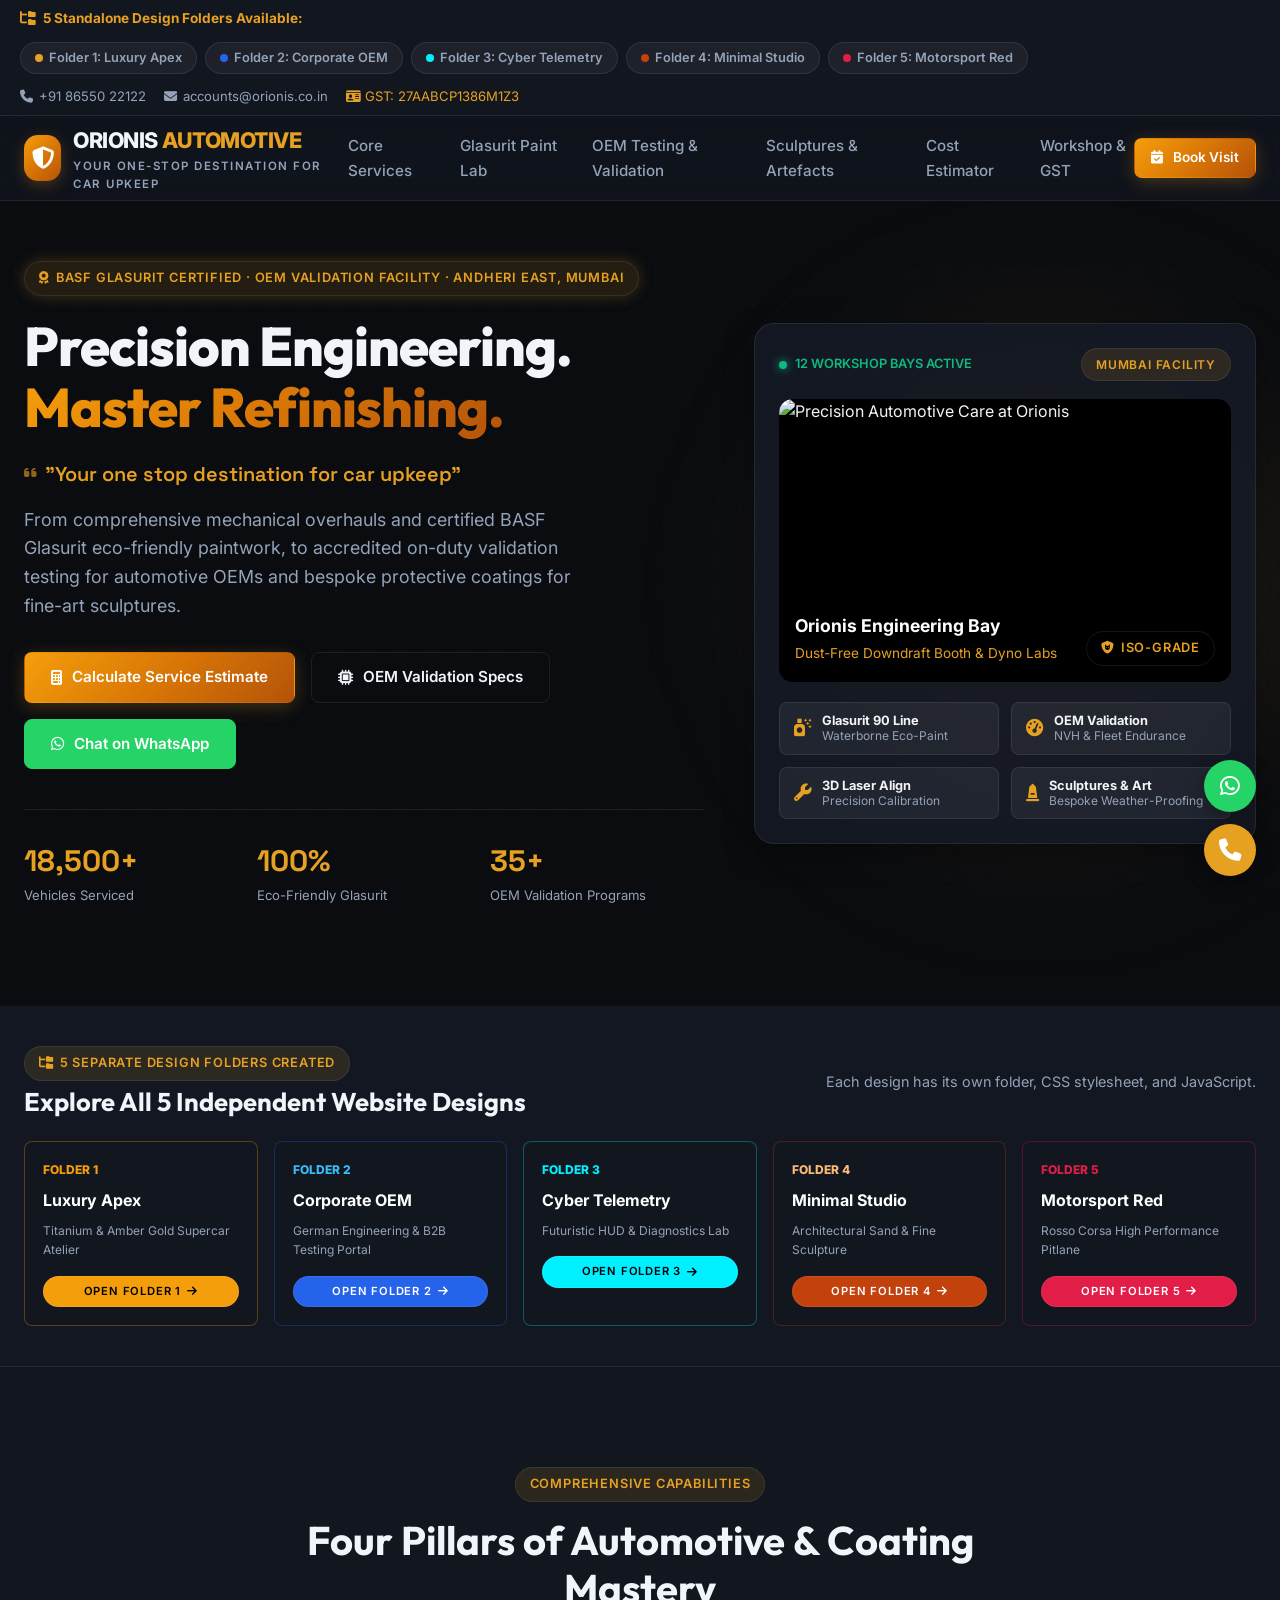
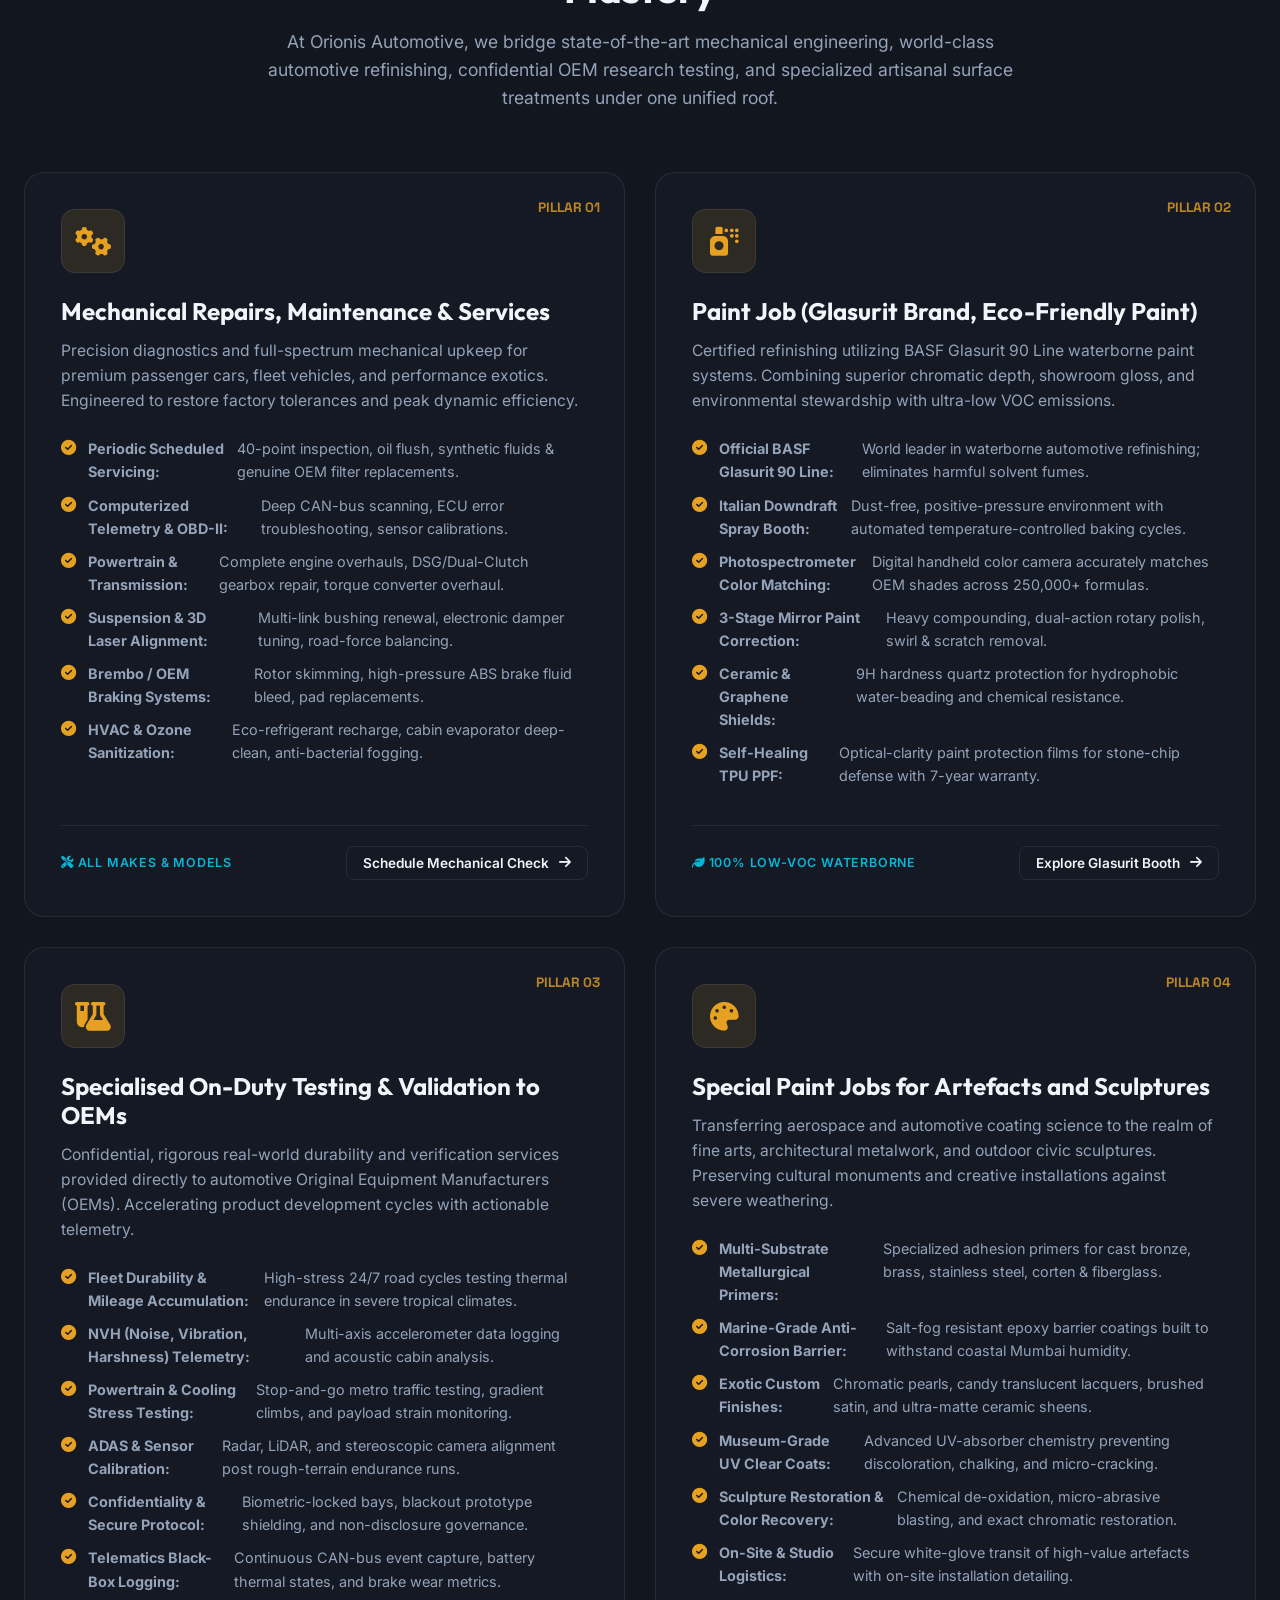
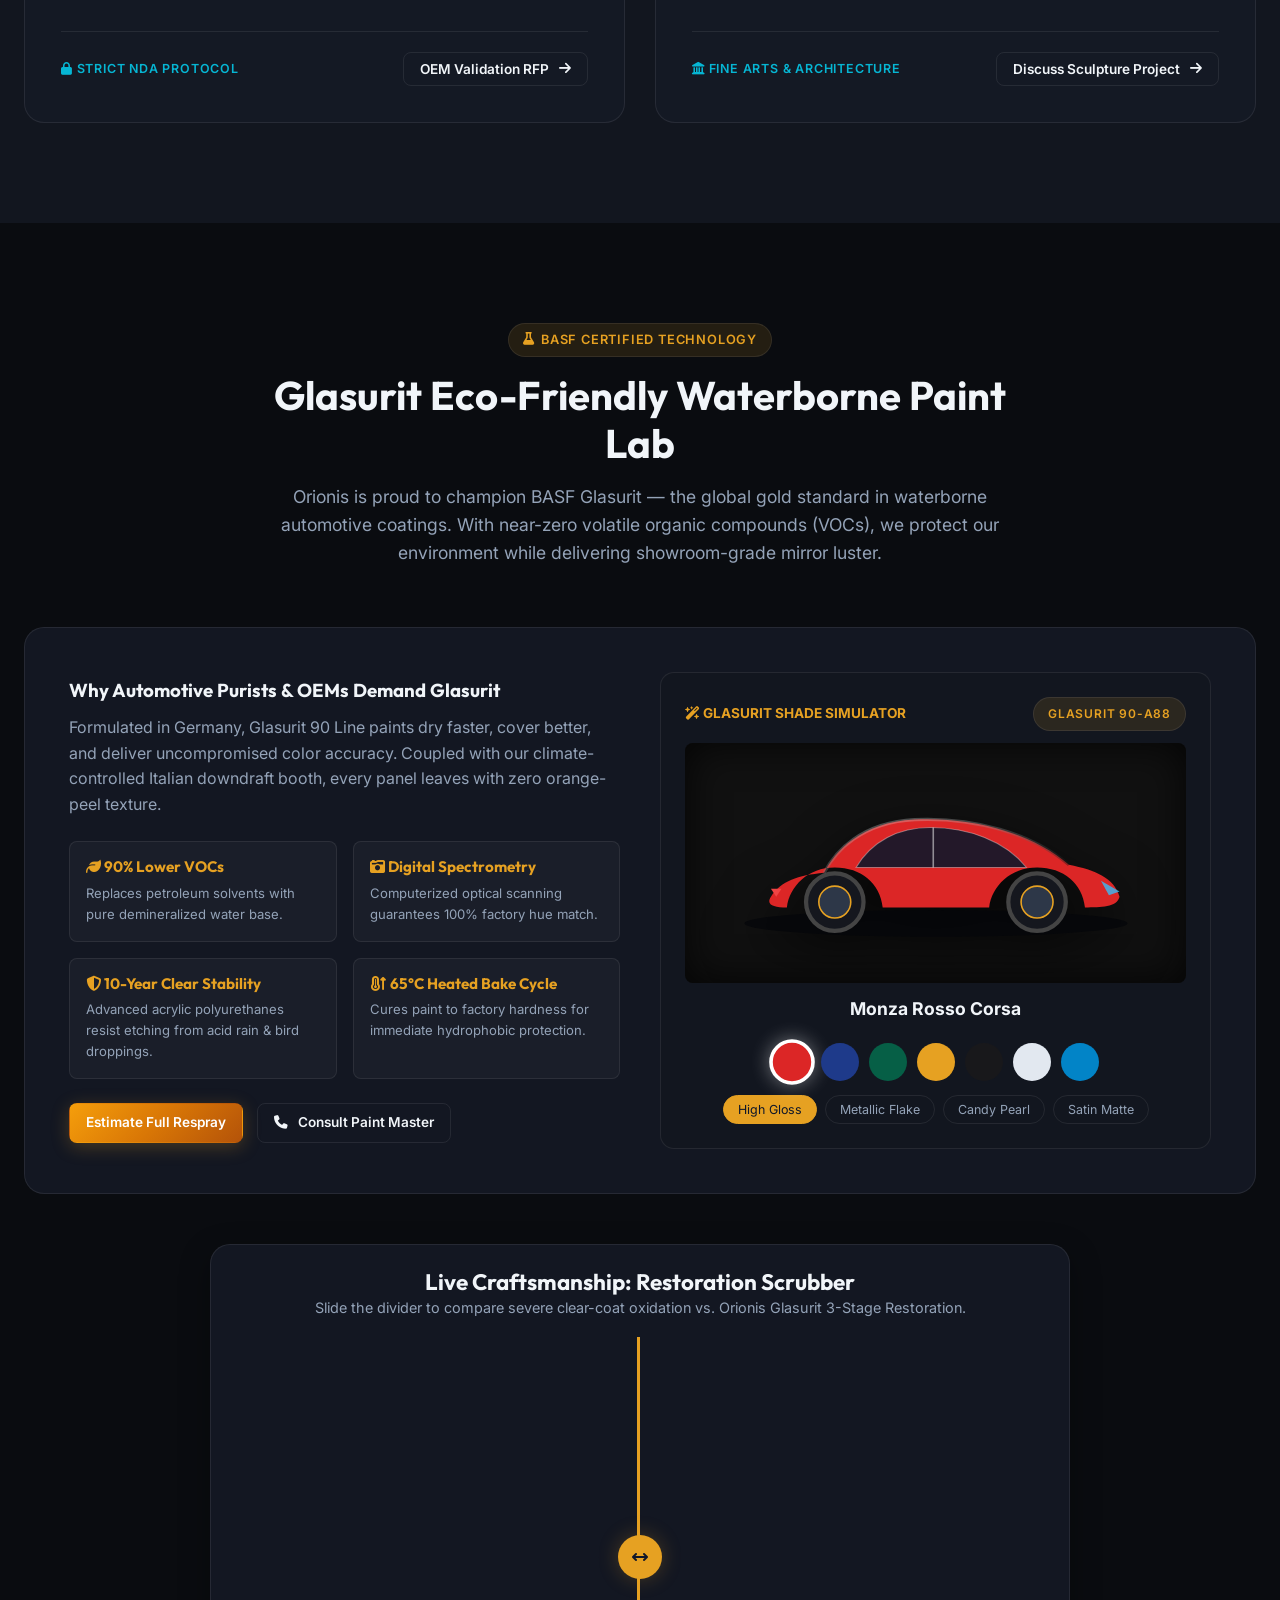
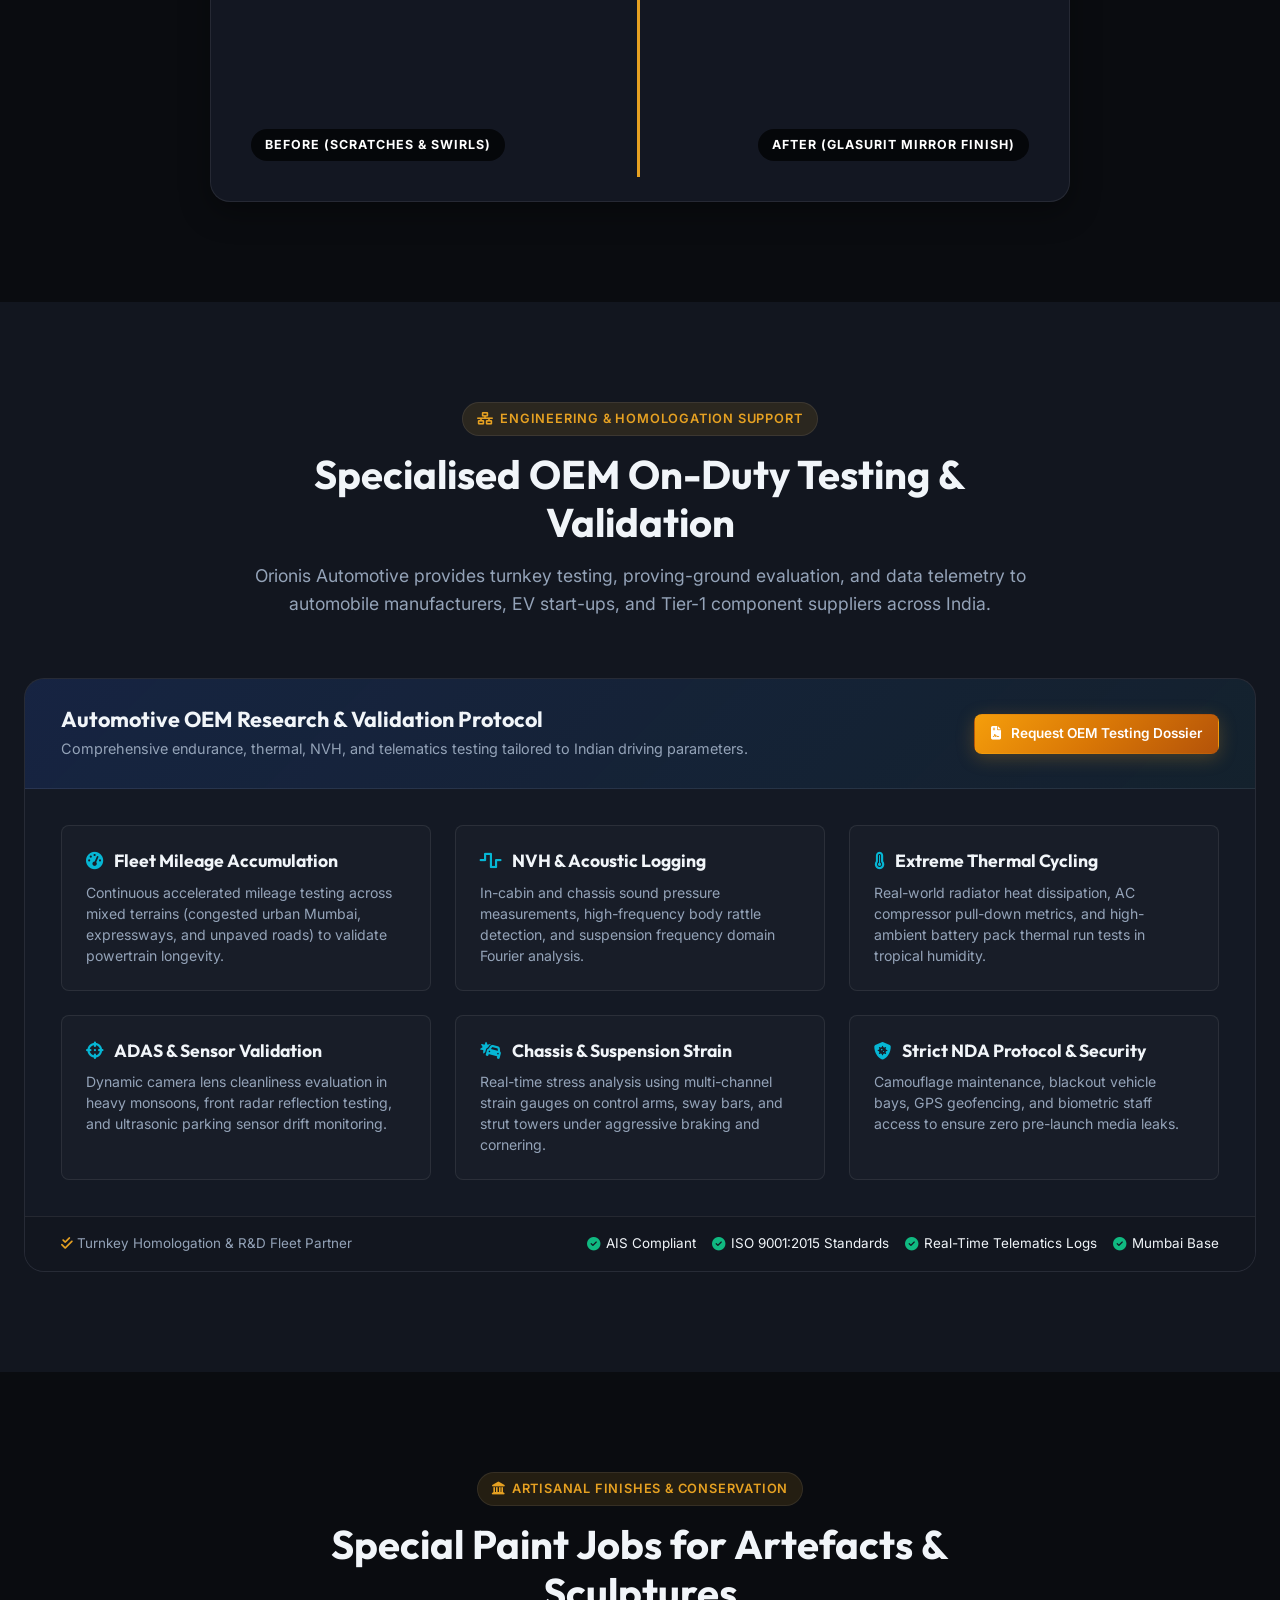
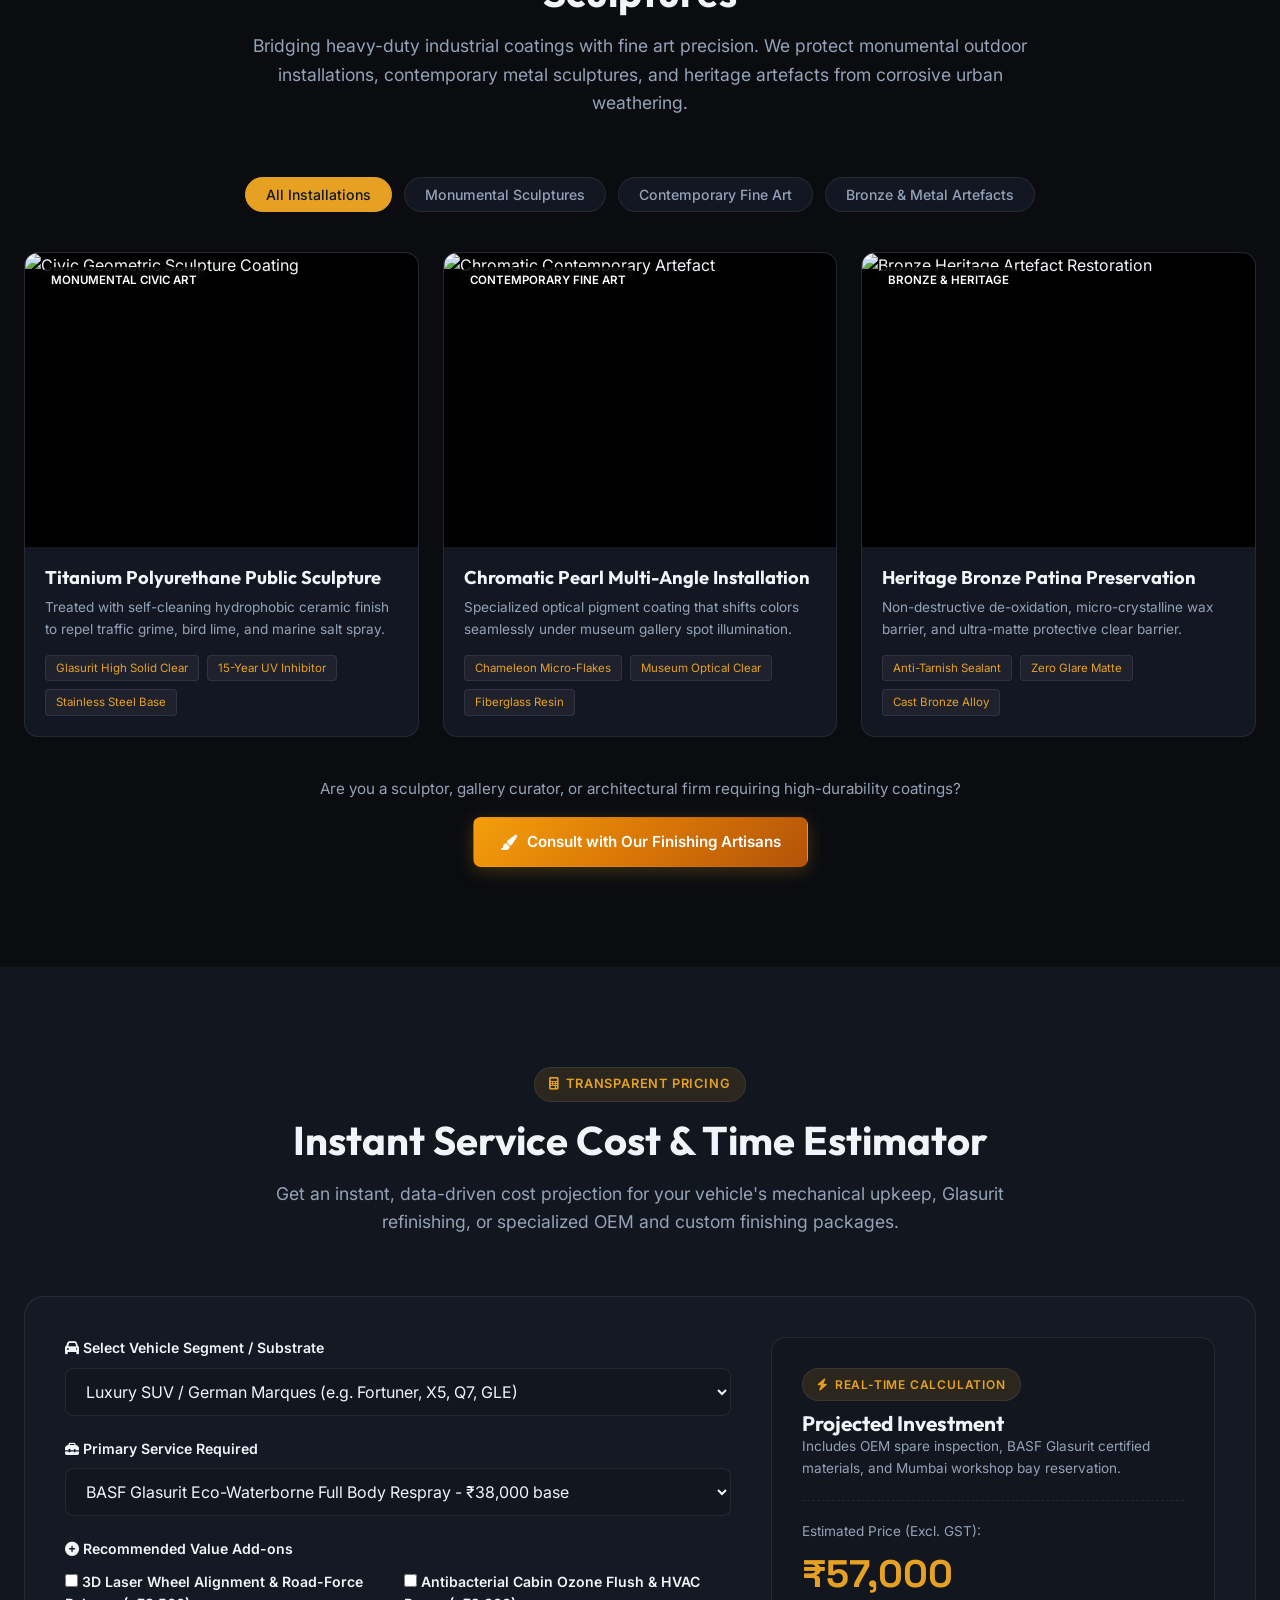
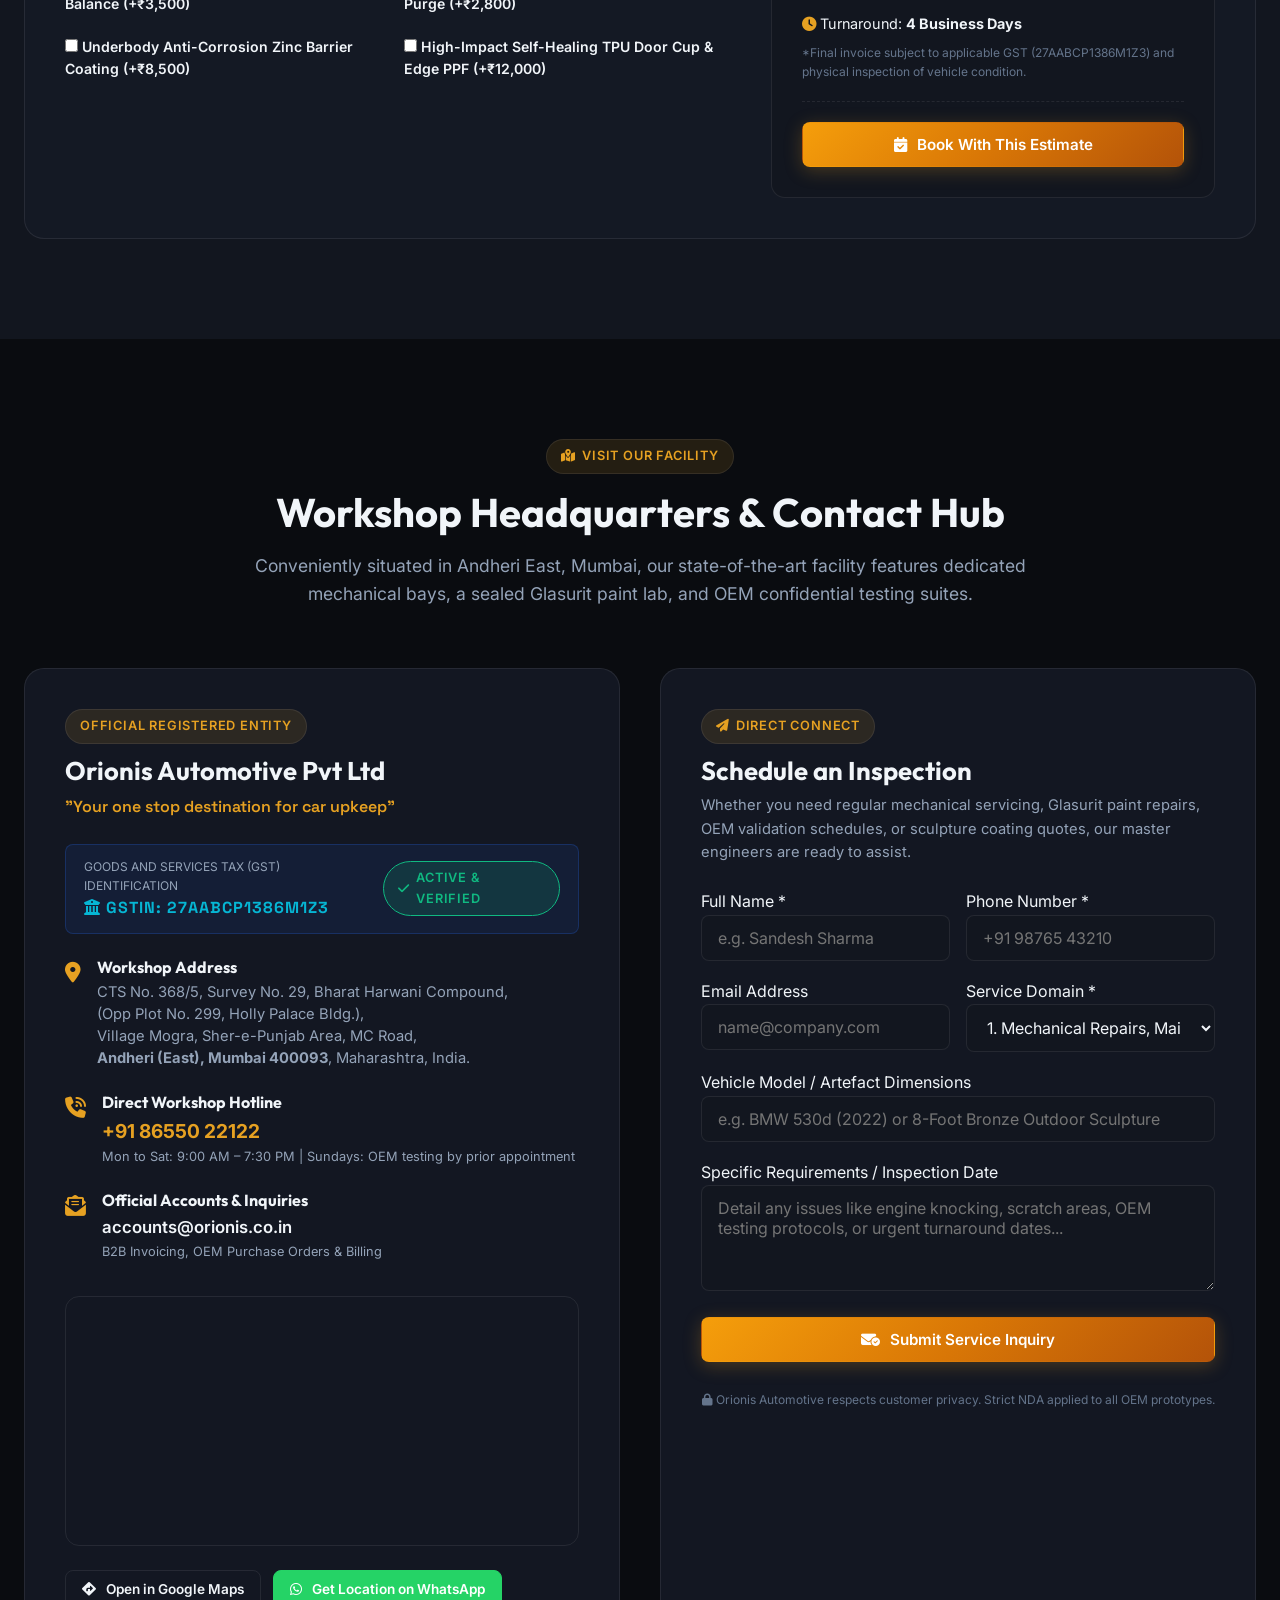
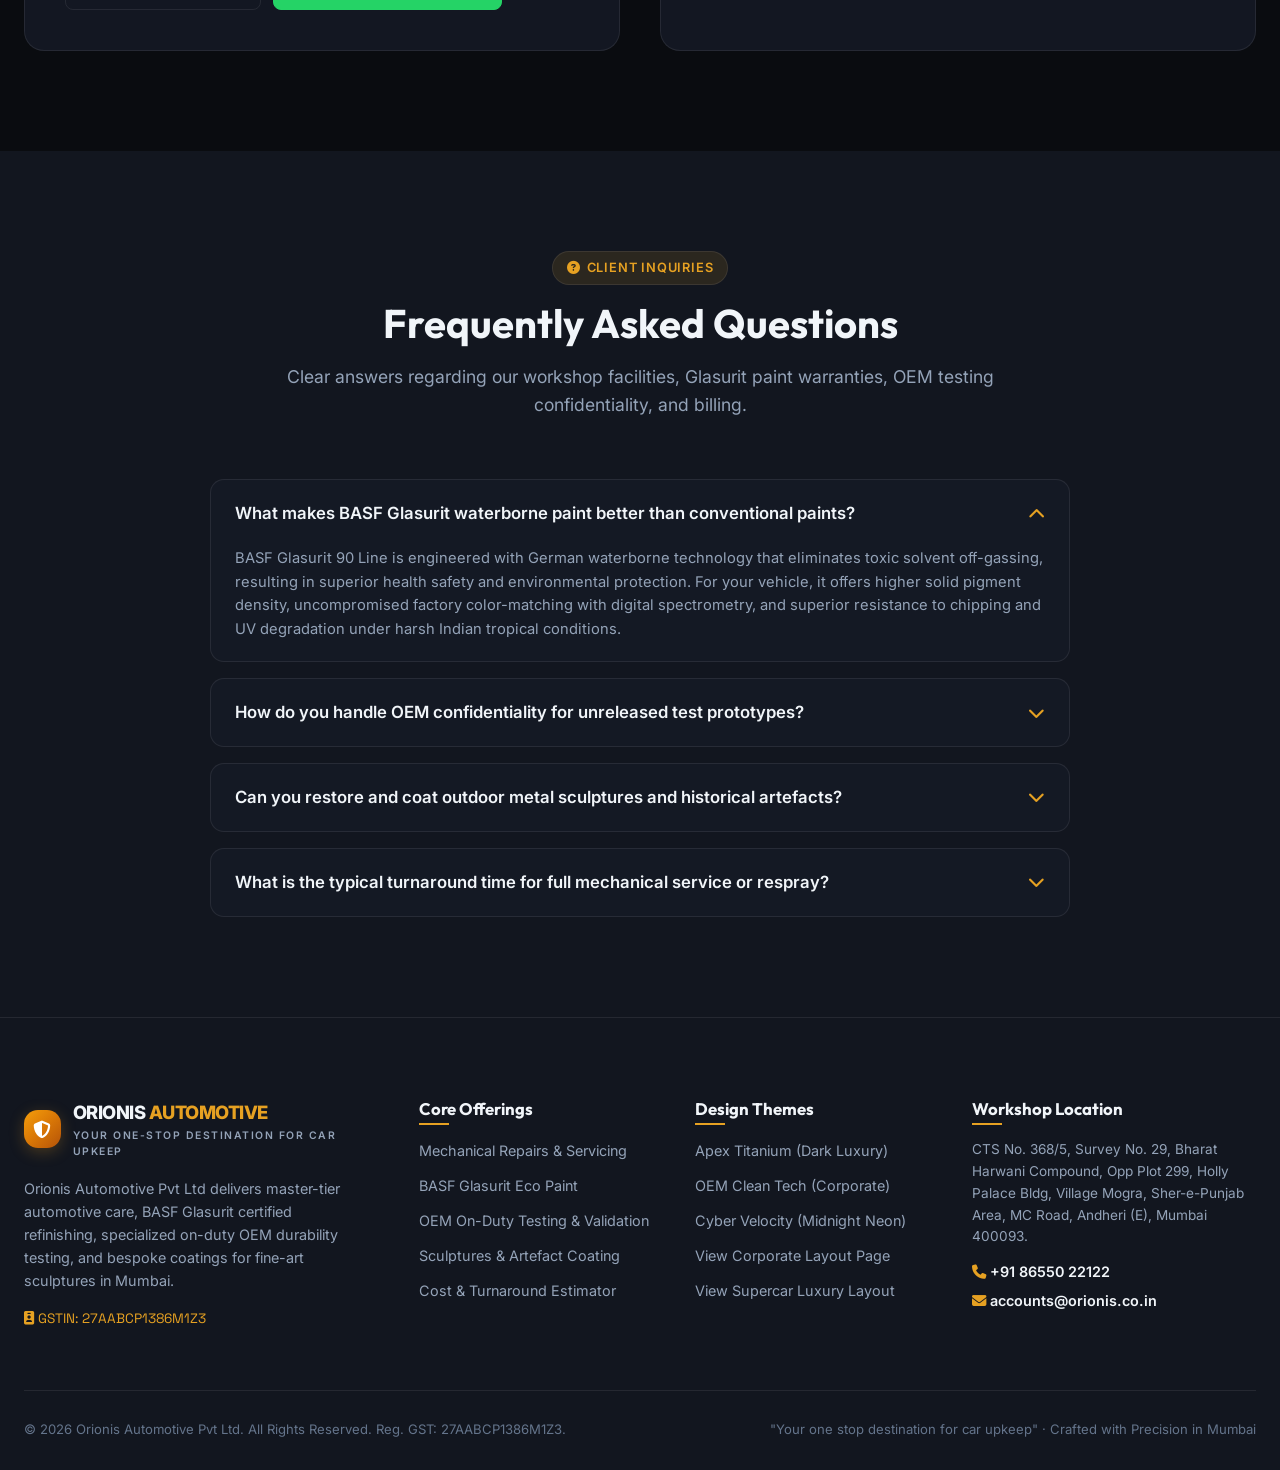
==== index.html @ e38320c4 "Initial commit for OrionsAutomotive" ====
<!DOCTYPE html>
<html lang="en">
<head>
  <meta charset="UTF-8">
  <meta name="viewport" content="width=device-width, initial-scale=1.0">
  <title>Orionis Automotive Pvt Ltd | Your One-Stop Destination for Car Upkeep</title>
  <meta name="description" content="Orionis Automotive Pvt Ltd - Mechanical Repairs & Servicing, Certified BASF Glasurit Eco-Friendly Paint, Specialised OEM On-Duty Testing & Validation, and Bespoke Artefact/Sculpture Coatings in Andheri East, Mumbai.">
  
  <!-- Font Awesome Icons -->
  <link rel="stylesheet" href="https://cdnjs.cloudflare.com/ajax/libs/font-awesome/6.5.1/css/all.min.css">
  
  <!-- Master Stylesheet with Multi-Theme Engine -->
  <link rel="stylesheet" href="css/style.css">
</head>
<body>

  <!-- Ambient Grid Overlay -->
  <div class="bg-grid-overlay"></div>

  <!-- Design Switcher & Quick Contact Bar -->
  <aside class="design-bar" aria-label="Design Switcher">
    <div class="design-info">
      <i class="fa-solid fa-folder-tree" style="color:var(--accent-primary);"></i>
      <span><strong>5 Standalone Design Folders Available:</strong></span>
    </div>

    <div class="design-switcher-pills">
      <a href="design-1-luxury-apex/index.html" class="theme-pill-btn" style="text-decoration:none;">
        <span class="theme-indicator-dot" style="background:#e6a122;"></span>
        Folder 1: Luxury Apex
      </a>
      <a href="design-2-corporate-oem/index.html" class="theme-pill-btn" style="text-decoration:none;">
        <span class="theme-indicator-dot" style="background:#2563eb;"></span>
        Folder 2: Corporate OEM
      </a>
      <a href="design-3-cyber-telemetry/index.html" class="theme-pill-btn" style="text-decoration:none;">
        <span class="theme-indicator-dot" style="background:#00f0ff;"></span>
        Folder 3: Cyber Telemetry
      </a>
      <a href="design-4-minimal-studio/index.html" class="theme-pill-btn" style="text-decoration:none;">
        <span class="theme-indicator-dot" style="background:#c2410c;"></span>
        Folder 4: Minimal Studio
      </a>
      <a href="design-5-motorsport-red/index.html" class="theme-pill-btn" style="text-decoration:none;">
        <span class="theme-indicator-dot" style="background:#e11d48;"></span>
        Folder 5: Motorsport Red
      </a>
    </div>

    <div class="topbar-contacts">
      <a href="tel:+918655022122"><i class="fa-solid fa-phone"></i> +91 86550 22122</a>
      <a href="mailto:accounts@orionis.co.in"><i class="fa-solid fa-envelope"></i> accounts@orionis.co.in</a>
      <span style="color:var(--accent-primary);"><i class="fa-solid fa-id-card"></i> GST: 27AABCP1386M1Z3</span>
    </div>
  </aside>

  <!-- Sticky Navigation Header -->
  <header class="site-header">
    <div class="container nav-wrapper">
      <a href="#home" class="brand-logo">
        <div class="brand-icon-box">
          <i class="fa-solid fa-shield-halved"></i>
        </div>
        <div class="brand-text">
          <span class="brand-name">ORIONIS <span>AUTOMOTIVE</span></span>
          <span class="brand-tagline">Your One-Stop Destination for Car Upkeep</span>
        </div>
      </a>

      <nav>
        <ul class="nav-menu">
          <li><a href="#services" class="nav-link">Core Services</a></li>
          <li><a href="#glasurit" class="nav-link">Glasurit Paint Lab</a></li>
          <li><a href="#oem-testing" class="nav-link">OEM Testing & Validation</a></li>
          <li><a href="#artefacts" class="nav-link">Sculptures & Artefacts</a></li>
          <li><a href="#estimator" class="nav-link">Cost Estimator</a></li>
          <li><a href="#workshop" class="nav-link">Workshop & GST</a></li>
        </ul>
      </nav>

      <div class="nav-cta-group">
        <a href="#contact" class="btn btn-primary btn-sm trigger-modal-btn" data-service="General Consultation">
          <i class="fa-solid fa-calendar-check"></i> Book Visit
        </a>
        <button class="mobile-toggle" aria-label="Toggle Navigation">
          <i class="fa-solid fa-bars"></i>
        </button>
      </div>
    </div>
  </header>

  <!-- Main Content -->
  <main>

    <!-- Hero Section -->
    <section class="hero" id="home">
      <div class="hero-glow-bg"></div>
      <div class="container hero-grid">
        <div class="hero-content">
          <div class="badge badge-glow">
            <i class="fa-solid fa-award"></i> BASF Glasurit Certified · OEM Validation Facility · Andheri East, Mumbai
          </div>

          <h1>Precision Engineering. <br><span class="gradient-text">Master Refinishing.</span></h1>
          
          <div class="hero-tagline-quote">
            <i class="fa-solid fa-quote-left" style="font-size:0.9rem; opacity:0.6;"></i>
            "Your one stop destination for car upkeep"
          </div>

          <p class="hero-description">
            From comprehensive mechanical overhauls and certified BASF Glasurit eco-friendly paintwork, to accredited on-duty validation testing for automotive OEMs and bespoke protective coatings for fine-art sculptures.
          </p>

          <div class="hero-action-row">
            <a href="#estimator" class="btn btn-primary">
              <i class="fa-solid fa-calculator"></i> Calculate Service Estimate
            </a>
            <a href="#oem-testing" class="btn btn-outline">
              <i class="fa-solid fa-microchip"></i> OEM Validation Specs
            </a>
            <a href="https://wa.me/918655022122?text=Hello%20Orionis%20Automotive,%20I%20would%20like%20to%20inquire%20about%20your%20services." target="_blank" class="btn btn-whatsapp" rel="noopener">
              <i class="fa-brands fa-whatsapp"></i> Chat on WhatsApp
            </a>
          </div>

          <div class="hero-trust-metrics">
            <div class="metric-item">
              <div class="metric-number">18,500+</div>
              <div class="metric-label">Vehicles Serviced</div>
            </div>
            <div class="metric-item">
              <div class="metric-number">100%</div>
              <div class="metric-label">Eco-Friendly Glasurit</div>
            </div>
            <div class="metric-item">
              <div class="metric-number">35+</div>
              <div class="metric-label">OEM Validation Programs</div>
            </div>
          </div>
        </div>

        <!-- Hero Visual Showcase Card -->
        <div class="hero-visual-card">
          <div class="hero-visual-header">
            <div class="status-live">
              <span class="pulse-dot"></span>
              <span>12 WORKSHOP BAYS ACTIVE</span>
            </div>
            <span class="badge" style="font-size:0.75rem;">MUMBAI FACILITY</span>
          </div>

          <div class="hero-car-preview">
            <img src="https://images.unsplash.com/photo-1617814076367-b759c7d7e738?auto=format&fit=crop&w=1000&q=80" alt="Precision Automotive Care at Orionis">
            <div class="hero-car-overlay">
              <div>
                <strong style="color:#fff; font-size:1.1rem; display:block;">Orionis Engineering Bay</strong>
                <span style="color:var(--accent-primary); font-size:0.85rem;">Dust-Free Downdraft Booth & Dyno Labs</span>
              </div>
              <span class="badge" style="background:rgba(0,0,0,0.7);"><i class="fa-solid fa-shield-cat"></i> ISO-Grade</span>
            </div>
          </div>

          <div class="hero-card-specs">
            <div class="spec-badge">
              <i class="fa-solid fa-spray-can-sparkles"></i>
              <div>
                <strong>Glasurit 90 Line</strong>
                <span>Waterborne Eco-Paint</span>
              </div>
            </div>
            <div class="spec-badge">
              <i class="fa-solid fa-gauge-high"></i>
              <div>
                <strong>OEM Validation</strong>
                <span>NVH & Fleet Endurance</span>
              </div>
            </div>
            <div class="spec-badge">
              <i class="fa-solid fa-wrench"></i>
              <div>
                <strong>3D Laser Align</strong>
                <span>Precision Calibration</span>
              </div>
            </div>
            <div class="spec-badge">
              <i class="fa-solid fa-monument"></i>
              <div>
                <strong>Sculptures & Art</strong>
                <span>Bespoke Weather-Proofing</span>
              </div>
            </div>
          </div>
        </div>
      </div>
    </section>

    <!-- 5 Standalone Design Folders Showcase Bar -->
    <section class="section" style="padding: 40px 0; background: var(--bg-card); border-bottom: 1px solid var(--border-color);">
      <div class="container">
        <div style="display:flex; justify-content:space-between; align-items:center; flex-wrap:wrap; gap:16px; margin-bottom:24px;">
          <div>
            <span class="badge" style="margin-bottom:6px;"><i class="fa-solid fa-folder-tree"></i> 5 Separate Design Folders Created</span>
            <h3 style="font-size:1.6rem; color:var(--text-main);">Explore All 5 Independent Website Designs</h3>
          </div>
          <span style="color:var(--text-muted); font-size:0.9rem;">Each design has its own folder, CSS stylesheet, and JavaScript.</span>
        </div>

        <div style="display:grid; grid-template-columns:repeat(5, 1fr); gap:16px;">
          <a href="design-1-luxury-apex/index.html" style="background:var(--bg-secondary); border:1px solid rgba(245,158,11,0.3); border-radius:var(--radius-sm); padding:18px; text-decoration:none; display:flex; flex-direction:column; gap:8px; transition:transform 0.2s;">
            <span style="font-size:0.75rem; color:#f59e0b; font-weight:800; text-transform:uppercase;">FOLDER 1</span>
            <strong style="color:#fff; font-size:1rem;">Luxury Apex</strong>
            <span style="font-size:0.75rem; color:var(--text-muted);">Titanium & Amber Gold Supercar Atelier</span>
            <span class="badge" style="background:#f59e0b; color:#000; margin-top:8px; font-size:0.7rem; justify-content:center;">Open Folder 1 <i class="fa-solid fa-arrow-right"></i></span>
          </a>

          <a href="design-2-corporate-oem/index.html" style="background:var(--bg-secondary); border:1px solid rgba(37,99,235,0.3); border-radius:var(--radius-sm); padding:18px; text-decoration:none; display:flex; flex-direction:column; gap:8px; transition:transform 0.2s;">
            <span style="font-size:0.75rem; color:#38bdf8; font-weight:800; text-transform:uppercase;">FOLDER 2</span>
            <strong style="color:#fff; font-size:1rem;">Corporate OEM</strong>
            <span style="font-size:0.75rem; color:var(--text-muted);">German Engineering & B2B Testing Portal</span>
            <span class="badge" style="background:#2563eb; color:#fff; margin-top:8px; font-size:0.7rem; justify-content:center;">Open Folder 2 <i class="fa-solid fa-arrow-right"></i></span>
          </a>

          <a href="design-3-cyber-telemetry/index.html" style="background:var(--bg-secondary); border:1px solid rgba(0,240,255,0.3); border-radius:var(--radius-sm); padding:18px; text-decoration:none; display:flex; flex-direction:column; gap:8px; transition:transform 0.2s;">
            <span style="font-size:0.75rem; color:#00f0ff; font-weight:800; text-transform:uppercase;">FOLDER 3</span>
            <strong style="color:#fff; font-size:1rem;">Cyber Telemetry</strong>
            <span style="font-size:0.75rem; color:var(--text-muted);">Futuristic HUD & Diagnostics Lab</span>
            <span class="badge" style="background:#00f0ff; color:#000; margin-top:8px; font-size:0.7rem; justify-content:center;">Open Folder 3 <i class="fa-solid fa-arrow-right"></i></span>
          </a>

          <a href="design-4-minimal-studio/index.html" style="background:var(--bg-secondary); border:1px solid rgba(194,65,12,0.3); border-radius:var(--radius-sm); padding:18px; text-decoration:none; display:flex; flex-direction:column; gap:8px; transition:transform 0.2s;">
            <span style="font-size:0.75rem; color:#fdba74; font-weight:800; text-transform:uppercase;">FOLDER 4</span>
            <strong style="color:#fff; font-size:1rem;">Minimal Studio</strong>
            <span style="font-size:0.75rem; color:var(--text-muted);">Architectural Sand & Fine Sculpture</span>
            <span class="badge" style="background:#c2410c; color:#fff; margin-top:8px; font-size:0.7rem; justify-content:center;">Open Folder 4 <i class="fa-solid fa-arrow-right"></i></span>
          </a>

          <a href="design-5-motorsport-red/index.html" style="background:var(--bg-secondary); border:1px solid rgba(225,29,72,0.3); border-radius:var(--radius-sm); padding:18px; text-decoration:none; display:flex; flex-direction:column; gap:8px; transition:transform 0.2s;">
            <span style="font-size:0.75rem; color:#e11d48; font-weight:800; text-transform:uppercase;">FOLDER 5</span>
            <strong style="color:#fff; font-size:1rem;">Motorsport Red</strong>
            <span style="font-size:0.75rem; color:var(--text-muted);">Rosso Corsa High Performance Pitlane</span>
            <span class="badge" style="background:#e11d48; color:#fff; margin-top:8px; font-size:0.7rem; justify-content:center;">Open Folder 5 <i class="fa-solid fa-arrow-right"></i></span>
          </a>
        </div>
      </div>
    </section>

    <!-- Section 1: The 4 Core Pillars of Orionis Automotive -->
    <section class="section section-alt" id="services">
      <div class="container">
        <div class="section-head">
          <span class="badge">Comprehensive Capabilities</span>
          <h2 class="section-title">Four Pillars of Automotive & Coating Mastery</h2>
          <p class="section-desc">
            At Orionis Automotive, we bridge state-of-the-art mechanical engineering, world-class automotive refinishing, confidential OEM research testing, and specialized artisanal surface treatments under one unified roof.
          </p>
        </div>

        <div class="services-grid">
          
          <!-- Pillar 1: Mechanical Repairs & Maintenance -->
          <article class="service-card">
            <span class="service-card-tag">PILLAR 01</span>
            <div class="service-icon-wrap">
              <i class="fa-solid fa-gears"></i>
            </div>
            <h3 class="service-title">Mechanical Repairs, Maintenance & Services</h3>
            <p class="service-summary">
              Precision diagnostics and full-spectrum mechanical upkeep for premium passenger cars, fleet vehicles, and performance exotics. Engineered to restore factory tolerances and peak dynamic efficiency.
            </p>
            <ul class="service-features-list">
              <li><i class="fa-solid fa-check-circle"></i> <strong>Periodic Scheduled Servicing:</strong> 40-point inspection, oil flush, synthetic fluids & genuine OEM filter replacements.</li>
              <li><i class="fa-solid fa-check-circle"></i> <strong>Computerized Telemetry & OBD-II:</strong> Deep CAN-bus scanning, ECU error troubleshooting, sensor calibrations.</li>
              <li><i class="fa-solid fa-check-circle"></i> <strong>Powertrain & Transmission:</strong> Complete engine overhauls, DSG/Dual-Clutch gearbox repair, torque converter overhaul.</li>
              <li><i class="fa-solid fa-check-circle"></i> <strong>Suspension & 3D Laser Alignment:</strong> Multi-link bushing renewal, electronic damper tuning, road-force balancing.</li>
              <li><i class="fa-solid fa-check-circle"></i> <strong>Brembo / OEM Braking Systems:</strong> Rotor skimming, high-pressure ABS brake fluid bleed, pad replacements.</li>
              <li><i class="fa-solid fa-check-circle"></i> <strong>HVAC & Ozone Sanitization:</strong> Eco-refrigerant recharge, cabin evaporator deep-clean, anti-bacterial fogging.</li>
            </ul>
            <div class="service-card-action">
              <span class="service-brand-stamp"><i class="fa-solid fa-screwdriver-wrench"></i> All Makes & Models</span>
              <button class="btn btn-outline btn-sm trigger-modal-btn" data-service="Mechanical Repairs & Servicing">
                Schedule Mechanical Check <i class="fa-solid fa-arrow-right"></i>
              </button>
            </div>
          </article>

          <!-- Pillar 2: Paint Job (Glasurit Eco-Friendly) -->
          <article class="service-card">
            <span class="service-card-tag">PILLAR 02</span>
            <div class="service-icon-wrap">
              <i class="fa-solid fa-spray-can"></i>
            </div>
            <h3 class="service-title">Paint Job (Glasurit Brand, Eco-Friendly Paint)</h3>
            <p class="service-summary">
              Certified refinishing utilizing BASF Glasurit 90 Line waterborne paint systems. Combining superior chromatic depth, showroom gloss, and environmental stewardship with ultra-low VOC emissions.
            </p>
            <ul class="service-features-list">
              <li><i class="fa-solid fa-check-circle"></i> <strong>Official BASF Glasurit 90 Line:</strong> World leader in waterborne automotive refinishing; eliminates harmful solvent fumes.</li>
              <li><i class="fa-solid fa-check-circle"></i> <strong>Italian Downdraft Spray Booth:</strong> Dust-free, positive-pressure environment with automated temperature-controlled baking cycles.</li>
              <li><i class="fa-solid fa-check-circle"></i> <strong>Photospectrometer Color Matching:</strong> Digital handheld color camera accurately matches OEM shades across 250,000+ formulas.</li>
              <li><i class="fa-solid fa-check-circle"></i> <strong>3-Stage Mirror Paint Correction:</strong> Heavy compounding, dual-action rotary polish, swirl & scratch removal.</li>
              <li><i class="fa-solid fa-check-circle"></i> <strong>Ceramic & Graphene Shields:</strong> 9H hardness quartz protection for hydrophobic water-beading and chemical resistance.</li>
              <li><i class="fa-solid fa-check-circle"></i> <strong>Self-Healing TPU PPF:</strong> Optical-clarity paint protection films for stone-chip defense with 7-year warranty.</li>
            </ul>
            <div class="service-card-action">
              <span class="service-brand-stamp"><i class="fa-solid fa-leaf"></i> 100% Low-VOC Waterborne</span>
              <button class="btn btn-outline btn-sm trigger-modal-btn" data-service="Glasurit Paint & Refinishing">
                Explore Glasurit Booth <i class="fa-solid fa-arrow-right"></i>
              </button>
            </div>
          </article>

          <!-- Pillar 3: Specialised On-Duty Testing & Validation to OEMs -->
          <article class="service-card">
            <span class="service-card-tag">PILLAR 03</span>
            <div class="service-icon-wrap">
              <i class="fa-solid fa-flask-vial"></i>
            </div>
            <h3 class="service-title">Specialised On-Duty Testing & Validation to OEMs</h3>
            <p class="service-summary">
              Confidential, rigorous real-world durability and verification services provided directly to automotive Original Equipment Manufacturers (OEMs). Accelerating product development cycles with actionable telemetry.
            </p>
            <ul class="service-features-list">
              <li><i class="fa-solid fa-check-circle"></i> <strong>Fleet Durability & Mileage Accumulation:</strong> High-stress 24/7 road cycles testing thermal endurance in severe tropical climates.</li>
              <li><i class="fa-solid fa-check-circle"></i> <strong>NVH (Noise, Vibration, Harshness) Telemetry:</strong> Multi-axis accelerometer data logging and acoustic cabin analysis.</li>
              <li><i class="fa-solid fa-check-circle"></i> <strong>Powertrain & Cooling Stress Testing:</strong> Stop-and-go metro traffic testing, gradient climbs, and payload strain monitoring.</li>
              <li><i class="fa-solid fa-check-circle"></i> <strong>ADAS & Sensor Calibration:</strong> Radar, LiDAR, and stereoscopic camera alignment post rough-terrain endurance runs.</li>
              <li><i class="fa-solid fa-check-circle"></i> <strong>Confidentiality & Secure Protocol:</strong> Biometric-locked bays, blackout prototype shielding, and non-disclosure governance.</li>
              <li><i class="fa-solid fa-check-circle"></i> <strong>Telematics Black-Box Logging:</strong> Continuous CAN-bus event capture, battery thermal states, and brake wear metrics.</li>
            </ul>
            <div class="service-card-action">
              <span class="service-brand-stamp"><i class="fa-solid fa-lock"></i> Strict NDA Protocol</span>
              <button class="btn btn-outline btn-sm trigger-modal-btn" data-service="OEM Testing & Validation Inquiry">
                OEM Validation RFP <i class="fa-solid fa-arrow-right"></i>
              </button>
            </div>
          </article>

          <!-- Pillar 4: Special Paint Jobs for Artefacts and Sculptures -->
          <article class="service-card">
            <span class="service-card-tag">PILLAR 04</span>
            <div class="service-icon-wrap">
              <i class="fa-solid fa-palette"></i>
            </div>
            <h3 class="service-title">Special Paint Jobs for Artefacts and Sculptures</h3>
            <p class="service-summary">
              Transferring aerospace and automotive coating science to the realm of fine arts, architectural metalwork, and outdoor civic sculptures. Preserving cultural monuments and creative installations against severe weathering.
            </p>
            <ul class="service-features-list">
              <li><i class="fa-solid fa-check-circle"></i> <strong>Multi-Substrate Metallurgical Primers:</strong> Specialized adhesion primers for cast bronze, brass, stainless steel, corten & fiberglass.</li>
              <li><i class="fa-solid fa-check-circle"></i> <strong>Marine-Grade Anti-Corrosion Barrier:</strong> Salt-fog resistant epoxy barrier coatings built to withstand coastal Mumbai humidity.</li>
              <li><i class="fa-solid fa-check-circle"></i> <strong>Exotic Custom Finishes:</strong> Chromatic pearls, candy translucent lacquers, brushed satin, and ultra-matte ceramic sheens.</li>
              <li><i class="fa-solid fa-check-circle"></i> <strong>Museum-Grade UV Clear Coats:</strong> Advanced UV-absorber chemistry preventing discoloration, chalking, and micro-cracking.</li>
              <li><i class="fa-solid fa-check-circle"></i> <strong>Sculpture Restoration & Color Recovery:</strong> Chemical de-oxidation, micro-abrasive blasting, and exact chromatic restoration.</li>
              <li><i class="fa-solid fa-check-circle"></i> <strong>On-Site & Studio Logistics:</strong> Secure white-glove transit of high-value artefacts with on-site installation detailing.</li>
            </ul>
            <div class="service-card-action">
              <span class="service-brand-stamp"><i class="fa-solid fa-landmark"></i> Fine Arts & Architecture</span>
              <button class="btn btn-outline btn-sm trigger-modal-btn" data-service="Artefact & Sculpture Coating">
                Discuss Sculpture Project <i class="fa-solid fa-arrow-right"></i>
              </button>
            </div>
          </article>

        </div>
      </div>
    </section>

    <!-- Deep Dive: Glasurit Paint Interactive Visualizer & Before-After Slider -->
    <section class="section" id="glasurit">
      <div class="container">
        <div class="section-head">
          <span class="badge"><i class="fa-solid fa-flask"></i> BASF Certified Technology</span>
          <h2 class="section-title">Glasurit Eco-Friendly Waterborne Paint Lab</h2>
          <p class="section-desc">
            Orionis is proud to champion BASF Glasurit — the global gold standard in waterborne automotive coatings. With near-zero volatile organic compounds (VOCs), we protect our environment while delivering showroom-grade mirror luster.
          </p>
        </div>

        <div class="glasurit-feature-box">
          <div class="glasurit-details">
            <h3>Why Automotive Purists & OEMs Demand Glasurit</h3>
            <p style="color:var(--text-muted); margin: 14px 0 20px;">
              Formulated in Germany, Glasurit 90 Line paints dry faster, cover better, and deliver uncompromised color accuracy. Coupled with our climate-controlled Italian downdraft booth, every panel leaves with zero orange-peel texture.
            </p>

            <div class="glasurit-highlights">
              <div class="glasurit-item">
                <h4><i class="fa-solid fa-leaf"></i> 90% Lower VOCs</h4>
                <p>Replaces petroleum solvents with pure demineralized water base.</p>
              </div>
              <div class="glasurit-item">
                <h4><i class="fa-solid fa-camera-retro"></i> Digital Spectrometry</h4>
                <p>Computerized optical scanning guarantees 100% factory hue match.</p>
              </div>
              <div class="glasurit-item">
                <h4><i class="fa-solid fa-shield-halved"></i> 10-Year Clear Stability</h4>
                <p>Advanced acrylic polyurethanes resist etching from acid rain & bird droppings.</p>
              </div>
              <div class="glasurit-item">
                <h4><i class="fa-solid fa-temperature-arrow-up"></i> 65°C Heated Bake Cycle</h4>
                <p>Cures paint to factory hardness for immediate hydrophobic protection.</p>
              </div>
            </div>

            <div style="margin-top: 24px;">
              <a href="#estimator" class="btn btn-primary btn-sm">Estimate Full Respray</a>
              <a href="tel:+918655022122" class="btn btn-outline btn-sm" style="margin-left:10px;"><i class="fa-solid fa-phone"></i> Consult Paint Master</a>
            </div>
          </div>

          <!-- Interactive Color Visualizer -->
          <div class="color-visualizer-container">
            <div style="display:flex; justify-content:space-between; align-items:center; margin-bottom:12px;">
              <span style="font-size:0.85rem; font-weight:700; text-transform:uppercase; color:var(--accent-primary);">
                <i class="fa-solid fa-wand-magic-sparkles"></i> Glasurit Shade Simulator
              </span>
              <span id="current-paint-code" class="badge" style="font-size:0.75rem;">GLASURIT 90-A88</span>
            </div>

            <div class="car-canvas-display finish-gloss">
              <!-- Inline SVG Car Vector Silhouette with Dynamic Fill -->
              <svg class="car-silhouette-svg" viewBox="0 0 800 320" xmlns="http://www.w3.org/2000/svg">
                <defs>
                  <linearGradient id="bodyGrad" x1="0%" y1="0%" x2="100%" y2="100%">
                    <stop offset="0%" stop-color="#ffffff" stop-opacity="0.3"/>
                    <stop offset="100%" stop-color="#000000" stop-opacity="0.4"/>
                  </linearGradient>
                </defs>
                <!-- Wheels & Shadow -->
                <ellipse cx="400" cy="275" rx="360" ry="25" fill="#05070a" opacity="0.8"/>
                <circle cx="210" cy="235" r="54" fill="#15171e" stroke="#444" stroke-width="8"/>
                <circle cx="210" cy="235" r="30" fill="#2d3748" stroke="#e6a122" stroke-width="3"/>
                <circle cx="590" cy="235" r="54" fill="#15171e" stroke="#444" stroke-width="8"/>
                <circle cx="590" cy="235" r="30" fill="#2d3748" stroke="#e6a122" stroke-width="3"/>
                <!-- Car Body Silhouette -->
                <path id="car-body-fill" fill="#dc2626" d="M90,225 C110,195 140,185 190,180 C210,140 260,85 360,80 C470,75 580,105 650,165 C700,175 735,190 745,225 C740,245 710,245 680,245 C675,200 640,170 590,170 C540,170 505,205 500,245 C350,245 320,245 300,245 C295,200 260,170 210,170 C160,170 125,205 120,245 C95,245 80,240 90,225 Z"/>
                <!-- Aerodynamic Highlights & Windows -->
                <path d="M250,170 C280,120 330,95 390,95 C460,95 530,120 570,170 Z" fill="#0f172a" opacity="0.9" stroke="rgba(255,255,255,0.4)" stroke-width="2"/>
                <line x1="395" y1="95" x2="395" y2="170" stroke="rgba(255,255,255,0.5)" stroke-width="3"/>
                <!-- Specular Highlight Overlay -->
                <path d="M190,180 C210,140 260,85 360,80 C470,75 580,105 650,165" fill="none" stroke="url(#bodyGrad)" stroke-width="6"/>
                <!-- Headlight & Taillight -->
                <polygon points="710,195 745,215 725,222" fill="#38bdf8" opacity="0.8"/>
                <polygon points="90,210 110,210 100,225" fill="#ef4444"/>
              </svg>
            </div>

            <div style="text-align:center; margin-top:12px;">
              <strong id="current-paint-name" style="font-size:1.1rem; color:var(--text-main);">Monza Rosso Corsa</strong>
            </div>

            <!-- Color Swatches -->
            <div class="swatch-group">
              <button class="swatch-btn active" style="background:#dc2626;" data-color="#dc2626" data-name="Monza Rosso Corsa" data-code="GLASURIT 90-A88" title="Rosso Corsa"></button>
              <button class="swatch-btn" style="background:#1e3a8a;" data-color="#1e3a8a" data-name="Bavarian Deep Blue" data-code="GLASURIT 90-C24" title="Deep Blue"></button>
              <button class="swatch-btn" style="background:#065f46;" data-color="#065f46" data-name="British Racing Green" data-code="GLASURIT 90-E56" title="Racing Green"></button>
              <button class="swatch-btn" style="background:#e6a122;" data-color="#e6a122" data-name="Solar Amber Gold" data-code="GLASURIT 90-Y12" title="Amber Gold"></button>
              <button class="swatch-btn" style="background:#18181b;" data-color="#18181b" data-name="Stealth Obsidian Black" data-code="GLASURIT 90-K99" title="Obsidian Black"></button>
              <button class="swatch-btn" style="background:#e2e8f0;" data-color="#e2e8f0" data-name="Carrara Pure White" data-code="GLASURIT 90-W01" title="Pure White"></button>
              <button class="swatch-btn" style="background:#0284c7;" data-color="#0284c7" data-name="Riviera Electric Azure" data-code="GLASURIT 90-B77" title="Electric Azure"></button>
            </div>

            <!-- Finish Selectors -->
            <div class="finish-type-selector">
              <button class="finish-btn active" data-finish="gloss">High Gloss</button>
              <button class="finish-btn" data-finish="metallic">Metallic Flake</button>
              <button class="finish-btn" data-finish="pearl">Candy Pearl</button>
              <button class="finish-btn" data-finish="matte">Satin Matte</button>
            </div>
          </div>
        </div>

        <!-- Before / After Interactive Scrubber -->
        <div class="comparison-slider-container">
          <div style="text-align:center; margin-bottom:18px;">
            <h3 style="font-size:1.4rem;">Live Craftsmanship: Restoration Scrubber</h3>
            <p style="color:var(--text-muted); font-size:0.9rem;">Slide the divider to compare severe clear-coat oxidation vs. Orionis Glasurit 3-Stage Restoration.</p>
          </div>

          <div class="ba-slider-box">
            <div class="ba-img ba-after"></div>
            <div class="ba-img ba-before"></div>
            <div class="ba-handle"><i class="fa-solid fa-arrows-left-right"></i></div>
            <span class="ba-label ba-label-before">Before (Scratches & Swirls)</span>
            <span class="ba-label ba-label-after">After (Glasurit Mirror Finish)</span>
            <input type="range" min="0" max="100" value="50" class="ba-range-input" aria-label="Before after comparison slider">
          </div>
        </div>

      </div>
    </section>

    <!-- Section 2: Specialised On-Duty Testing & Validation for OEMs -->
    <section class="section section-alt" id="oem-testing">
      <div class="container">
        <div class="section-head">
          <span class="badge"><i class="fa-solid fa-network-wired"></i> Engineering & Homologation Support</span>
          <h2 class="section-title">Specialised OEM On-Duty Testing & Validation</h2>
          <p class="section-desc">
            Orionis Automotive provides turnkey testing, proving-ground evaluation, and data telemetry to automobile manufacturers, EV start-ups, and Tier-1 component suppliers across India.
          </p>
        </div>

        <div class="oem-matrix-wrap">
          <div class="oem-header-banner">
            <div>
              <h3 style="font-size:1.35rem; margin-bottom:4px;">Automotive OEM Research & Validation Protocol</h3>
              <p style="color:var(--text-muted); font-size:0.9rem;">Comprehensive endurance, thermal, NVH, and telematics testing tailored to Indian driving parameters.</p>
            </div>
            <a href="#contact" class="btn btn-primary btn-sm trigger-modal-btn" data-service="OEM Testing & Validation Agreement">
              <i class="fa-solid fa-file-contract"></i> Request OEM Testing Dossier
            </a>
          </div>

          <div class="oem-grid-capabilities">
            <div class="oem-cap-box">
              <h4><i class="fa-solid fa-tachometer-alt"></i> Fleet Mileage Accumulation</h4>
              <p>Continuous accelerated mileage testing across mixed terrains (congested urban Mumbai, expressways, and unpaved roads) to validate powertrain longevity.</p>
            </div>

            <div class="oem-cap-box">
              <h4><i class="fa-solid fa-wave-square"></i> NVH & Acoustic Logging</h4>
              <p>In-cabin and chassis sound pressure measurements, high-frequency body rattle detection, and suspension frequency domain Fourier analysis.</p>
            </div>

            <div class="oem-cap-box">
              <h4><i class="fa-solid fa-temperature-full"></i> Extreme Thermal Cycling</h4>
              <p>Real-world radiator heat dissipation, AC compressor pull-down metrics, and high-ambient battery pack thermal run tests in tropical humidity.</p>
            </div>

            <div class="oem-cap-box">
              <h4><i class="fa-solid fa-crosshairs"></i> ADAS & Sensor Validation</h4>
              <p>Dynamic camera lens cleanliness evaluation in heavy monsoons, front radar reflection testing, and ultrasonic parking sensor drift monitoring.</p>
            </div>

            <div class="oem-cap-box">
              <h4><i class="fa-solid fa-car-burst"></i> Chassis & Suspension Strain</h4>
              <p>Real-time stress analysis using multi-channel strain gauges on control arms, sway bars, and strut towers under aggressive braking and cornering.</p>
            </div>

            <div class="oem-cap-box">
              <h4><i class="fa-solid fa-shield-virus"></i> Strict NDA Protocol & Security</h4>
              <p>Camouflage maintenance, blackout vehicle bays, GPS geofencing, and biometric staff access to ensure zero pre-launch media leaks.</p>
            </div>
          </div>

          <div class="oem-compliance-bar">
            <span><i class="fa-solid fa-check-double" style="color:var(--accent-primary);"></i> Turnkey Homologation & R&D Fleet Partner</span>
            <div class="oem-compliance-tags">
              <span><i class="fa-solid fa-circle-check"></i> AIS Compliant</span>
              <span><i class="fa-solid fa-circle-check"></i> ISO 9001:2015 Standards</span>
              <span><i class="fa-solid fa-circle-check"></i> Real-Time Telematics Logs</span>
              <span><i class="fa-solid fa-circle-check"></i> Mumbai Base</span>
            </div>
          </div>
        </div>
      </div>
    </section>

    <!-- Section 3: Special Paint Jobs for Artefacts & Sculptures -->
    <section class="section artefact-showcase-section" id="artefacts">
      <div class="container">
        <div class="section-head">
          <span class="badge"><i class="fa-solid fa-landmark"></i> Artisanal Finishes & Conservation</span>
          <h2 class="section-title">Special Paint Jobs for Artefacts & Sculptures</h2>
          <p class="section-desc">
            Bridging heavy-duty industrial coatings with fine art precision. We protect monumental outdoor installations, contemporary metal sculptures, and heritage artefacts from corrosive urban weathering.
          </p>
        </div>

        <!-- Filter Tabs -->
        <div class="artefact-filter-tabs">
          <button class="artefact-tab-btn active" data-filter="all">All Installations</button>
          <button class="artefact-tab-btn" data-filter="monuments">Monumental Sculptures</button>
          <button class="artefact-tab-btn" data-filter="contemporary">Contemporary Fine Art</button>
          <button class="artefact-tab-btn" data-filter="metals">Bronze & Metal Artefacts</button>
        </div>

        <div class="artefacts-masonry-grid">
          
          <div class="artefact-card" data-category="monuments">
            <div class="artefact-img-wrap">
              <img src="https://images.unsplash.com/photo-1544531586-fde5298cdd40?auto=format&fit=crop&w=800&q=80" alt="Civic Geometric Sculpture Coating">
              <span class="artefact-category-badge">Monumental Civic Art</span>
            </div>
            <div class="artefact-body">
              <h4>Titanium Polyurethane Public Sculpture</h4>
              <p>Treated with self-cleaning hydrophobic ceramic finish to repel traffic grime, bird lime, and marine salt spray.</p>
              <div class="artefact-spec-pills">
                <span class="artefact-spec-pill">Glasurit High Solid Clear</span>
                <span class="artefact-spec-pill">15-Year UV Inhibitor</span>
                <span class="artefact-spec-pill">Stainless Steel Base</span>
              </div>
            </div>
          </div>

          <div class="artefact-card" data-category="contemporary">
            <div class="artefact-img-wrap">
              <img src="https://images.unsplash.com/photo-1579783900882-c0d3dad7b119?auto=format&fit=crop&w=800&q=80" alt="Chromatic Contemporary Artefact">
              <span class="artefact-category-badge">Contemporary Fine Art</span>
            </div>
            <div class="artefact-body">
              <h4>Chromatic Pearl Multi-Angle Installation</h4>
              <p>Specialized optical pigment coating that shifts colors seamlessly under museum gallery spot illumination.</p>
              <div class="artefact-spec-pills">
                <span class="artefact-spec-pill">Chameleon Micro-Flakes</span>
                <span class="artefact-spec-pill">Museum Optical Clear</span>
                <span class="artefact-spec-pill">Fiberglass Resin</span>
              </div>
            </div>
          </div>

          <div class="artefact-card" data-category="metals">
            <div class="artefact-img-wrap">
              <img src="https://images.unsplash.com/photo-1569084024058-1632922a4e1d?auto=format&fit=crop&w=800&q=80" alt="Bronze Heritage Artefact Restoration">
              <span class="artefact-category-badge">Bronze & Heritage</span>
            </div>
            <div class="artefact-body">
              <h4>Heritage Bronze Patina Preservation</h4>
              <p>Non-destructive de-oxidation, micro-crystalline wax barrier, and ultra-matte protective clear barrier.</p>
              <div class="artefact-spec-pills">
                <span class="artefact-spec-pill">Anti-Tarnish Sealant</span>
                <span class="artefact-spec-pill">Zero Glare Matte</span>
                <span class="artefact-spec-pill">Cast Bronze Alloy</span>
              </div>
            </div>
          </div>

        </div>

        <div style="text-align:center; margin-top:40px;">
          <p style="color:var(--text-muted); font-size:0.95rem; margin-bottom:16px;">
            Are you a sculptor, gallery curator, or architectural firm requiring high-durability coatings?
          </p>
          <a href="#contact" class="btn btn-primary trigger-modal-btn" data-service="Art & Sculpture Consultation">
            <i class="fa-solid fa-paintbrush"></i> Consult with Our Finishing Artisans
          </a>
        </div>
      </div>
    </section>

    <!-- Section 4: Interactive Service Cost & Turnaround Estimator -->
    <section class="section section-alt" id="estimator">
      <div class="container">
        <div class="section-head">
          <span class="badge"><i class="fa-solid fa-calculator"></i> Transparent Pricing</span>
          <h2 class="section-title">Instant Service Cost & Time Estimator</h2>
          <p class="section-desc">
            Get an instant, data-driven cost projection for your vehicle's mechanical upkeep, Glasurit refinishing, or specialized OEM and custom finishing packages.
          </p>
        </div>

        <div class="estimator-card">
          <div class="estimator-form">
            <div class="form-group">
              <label for="est-vehicle"><i class="fa-solid fa-car"></i> Select Vehicle Segment / Substrate</label>
              <select id="est-vehicle">
                <option value="1.0">Premium Hatchback / Compact Sedan (e.g. Polo, i20, City)</option>
                <option value="1.25">Mid-Size Executive Sedan (e.g. Octavia, Civic, C-Class)</option>
                <option value="1.5" selected>Luxury SUV / German Marques (e.g. Fortuner, X5, Q7, GLE)</option>
                <option value="2.0">Exotic Supercar / Heritage Classic (e.g. Porsche, Ferrari, Vintage)</option>
                <option value="1.6">Public Artefact / Architectural Sculpture Installation</option>
              </select>
            </div>

            <div class="form-group">
              <label for="est-service"><i class="fa-solid fa-toolbox"></i> Primary Service Required</label>
              <select id="est-service">
                <option value="4500" data-time="6">Standard Periodic Maintenance (40-Point Check & Fluids) - ₹4,500 base</option>
                <option value="14500" data-time="18">Full Mechanical Overhaul & Brake System Skimming - ₹14,500 base</option>
                <option value="38000" data-time="96" selected>BASF Glasurit Eco-Waterborne Full Body Respray - ₹38,000 base</option>
                <option value="18000" data-time="36">3-Stage Paint Correction & 9H Ceramic Quartz Coat - ₹18,000 base</option>
                <option value="65000" data-time="168">OEM On-Duty Test Protocol & Telematics Logging - ₹65,000 base</option>
                <option value="42000" data-time="120">Sculpture / Artefact Marine-Grade Protective Coating - ₹42,000 base</option>
              </select>
            </div>

            <div class="form-group">
              <label><i class="fa-solid fa-plus-circle"></i> Recommended Value Add-ons</label>
              <div class="checkbox-group">
                <label class="checkbox-label">
                  <input type="checkbox" class="est-addon" value="3500" data-hours="2">
                  <span>3D Laser Wheel Alignment & Road-Force Balance (+₹3,500)</span>
                </label>
                <label class="checkbox-label">
                  <input type="checkbox" class="est-addon" value="2800" data-hours="1">
                  <span>Antibacterial Cabin Ozone Flush & HVAC Purge (+₹2,800)</span>
                </label>
                <label class="checkbox-label">
                  <input type="checkbox" class="est-addon" value="8500" data-hours="6">
                  <span>Underbody Anti-Corrosion Zinc Barrier Coating (+₹8,500)</span>
                </label>
                <label class="checkbox-label">
                  <input type="checkbox" class="est-addon" value="12000" data-hours="8">
                  <span>High-Impact Self-Healing TPU Door Cup & Edge PPF (+₹12,000)</span>
                </label>
              </div>
            </div>
          </div>

          <!-- Output Panel -->
          <div class="estimate-summary-panel">
            <div>
              <span class="badge" style="font-size:0.75rem;"><i class="fa-solid fa-bolt"></i> Real-Time Calculation</span>
              <h3 style="margin-top:10px; font-size:1.3rem;">Projected Investment</h3>
              <p style="color:var(--text-muted); font-size:0.85rem;">Includes OEM spare inspection, BASF Glasurit certified materials, and Mumbai workshop bay reservation.</p>

              <div class="estimate-price-box">
                <div style="font-size:0.85rem; color:var(--text-muted);">Estimated Price (Excl. GST):</div>
                <div class="estimate-cost-number" id="estimated-cost-val">₹57,000</div>
                <div style="margin-top:8px; font-size:0.9rem; color:var(--text-main);">
                  <i class="fa-solid fa-clock" style="color:var(--accent-primary);"></i> Turnaround: <strong id="estimated-time-val">4 Business Days</strong>
                </div>
                <div class="estimate-disclaimer">
                  *Final invoice subject to applicable GST (27AABCP1386M1Z3) and physical inspection of vehicle condition.
                </div>
              </div>
            </div>

            <button class="btn btn-primary" id="btn-book-estimate" style="width:100%;">
              <i class="fa-solid fa-calendar-check"></i> Book With This Estimate
            </button>
          </div>
        </div>
      </div>
    </section>

    <!-- Section 5: Workshop Hub, GSTIN & Contact Details -->
    <section class="section" id="workshop">
      <div class="container">
        <div class="section-head">
          <span class="badge"><i class="fa-solid fa-map-location-dot"></i> Visit Our Facility</span>
          <h2 class="section-title">Workshop Headquarters & Contact Hub</h2>
          <p class="section-desc">
            Conveniently situated in Andheri East, Mumbai, our state-of-the-art facility features dedicated mechanical bays, a sealed Glasurit paint lab, and OEM confidential testing suites.
          </p>
        </div>

        <div class="workshop-hub-grid">
          
          <!-- Workshop Credentials Card -->
          <div class="workshop-info-box">
            <div>
              <span class="badge" style="margin-bottom:12px;">Official Registered Entity</span>
              <h3 style="font-size:1.6rem; margin-bottom:8px;">Orionis Automotive Pvt Ltd</h3>
              <p style="color:var(--accent-primary); font-family:var(--font-tech); font-weight:600;">"Your one stop destination for car upkeep"</p>
            </div>

            <!-- GSTIN Badge -->
            <div class="gst-highlight-badge">
              <div>
                <span style="font-size:0.75rem; color:var(--text-muted); display:block; text-transform:uppercase;">Goods and Services Tax (GST) Identification</span>
                <span class="gst-code"><i class="fa-solid fa-building-columns"></i> GSTIN: 27AABCP1386M1Z3</span>
              </div>
              <span class="badge" style="background:rgba(16,185,129,0.15); color:var(--accent-emerald); border-color:var(--accent-emerald);">
                <i class="fa-solid fa-check"></i> Active & Verified
              </span>
            </div>

            <div class="info-point">
              <i class="fa-solid fa-location-dot"></i>
              <div>
                <h4>Workshop Address</h4>
                <p>
                  CTS No. 368/5, Survey No. 29, Bharat Harwani Compound,<br>
                  (Opp Plot No. 299, Holly Palace Bldg.),<br>
                  Village Mogra, Sher-e-Punjab Area, MC Road,<br>
                  <strong>Andheri (East), Mumbai 400093</strong>, Maharashtra, India.
                </p>
              </div>
            </div>

            <div class="info-point">
              <i class="fa-solid fa-phone-volume"></i>
              <div>
                <h4>Direct Workshop Hotline</h4>
                <p>
                  <a href="tel:+918655022122" style="font-size:1.2rem; font-weight:700; color:var(--accent-primary);">+91 86550 22122</a><br>
                  <span style="font-size:0.8rem; color:var(--text-muted);">Mon to Sat: 9:00 AM – 7:30 PM | Sundays: OEM testing by prior appointment</span>
                </p>
              </div>
            </div>

            <div class="info-point">
              <i class="fa-solid fa-envelope-open-text"></i>
              <div>
                <h4>Official Accounts & Inquiries</h4>
                <p>
                  <a href="mailto:accounts@orionis.co.in" style="font-size:1.05rem; font-weight:600; color:var(--text-main);">accounts@orionis.co.in</a><br>
                  <span style="font-size:0.8rem; color:var(--text-muted);">B2B Invoicing, OEM Purchase Orders & Billing</span>
                </p>
              </div>
            </div>

            <!-- Map View Container -->
            <div class="interactive-map-frame">
              <iframe 
                src="https://maps.google.com/maps?q=Sher-e-Punjab,Andheri%20East,Mumbai,Maharashtra%20400093&t=&z=15&ie=UTF8&iwloc=&output=embed" 
                title="Orionis Automotive Workshop Location Map"
                loading="lazy">
              </iframe>
            </div>

            <div style="display:flex; gap:12px; flex-wrap:wrap;">
              <a href="https://maps.google.com/?q=Sher-e-Punjab,Andheri+East,Mumbai+400093" target="_blank" class="btn btn-outline btn-sm" rel="noopener">
                <i class="fa-solid fa-diamond-turn-right"></i> Open in Google Maps
              </a>
              <a href="https://wa.me/918655022122?text=Hello%20Orionis%20Automotive,%20I%20am%20looking%20for%20workshop%20directions." target="_blank" class="btn btn-whatsapp btn-sm" rel="noopener">
                <i class="fa-brands fa-whatsapp"></i> Get Location on WhatsApp
              </a>
            </div>
          </div>

          <!-- Contact / Booking Form -->
          <div class="contact-form-box" id="contact">
            <span class="badge" style="margin-bottom:12px;"><i class="fa-solid fa-paper-plane"></i> Direct Connect</span>
            <h3 style="font-size:1.6rem; margin-bottom:8px;">Schedule an Inspection</h3>
            <p style="color:var(--text-muted); font-size:0.92rem; margin-bottom:24px;">
              Whether you need regular mechanical servicing, Glasurit paint repairs, OEM validation schedules, or sculpture coating quotes, our master engineers are ready to assist.
            </p>

            <form class="contact-form" id="main-contact-form">
              <div class="form-row">
                <div class="form-group">
                  <label for="c-name">Full Name *</label>
                  <input type="text" id="c-name" name="name" placeholder="e.g. Sandesh Sharma" required>
                </div>
                <div class="form-group">
                  <label for="c-phone">Phone Number *</label>
                  <input type="tel" id="c-phone" name="phone" placeholder="+91 98765 43210" required>
                </div>
              </div>

              <div class="form-row">
                <div class="form-group">
                  <label for="c-email">Email Address</label>
                  <input type="email" id="c-email" name="email" placeholder="name@company.com">
                </div>
                <div class="form-group">
                  <label for="c-service">Service Domain *</label>
                  <select id="c-service" name="service" required>
                    <option value="Mechanical Service">1. Mechanical Repairs, Maintenance & Service</option>
                    <option value="Glasurit Paint">2. Paint Job (BASF Glasurit Eco-Friendly)</option>
                    <option value="OEM Testing">3. Specialised On-Duty OEM Testing & Validation</option>
                    <option value="Artefact Paint">4. Special Paint Jobs for Artefacts / Sculptures</option>
                    <option value="General Upkeep">General Upkeep / Inspection Consultation</option>
                  </select>
                </div>
              </div>

              <div class="form-group">
                <label for="c-vehicledetails">Vehicle Model / Artefact Dimensions</label>
                <input type="text" id="c-vehicledetails" placeholder="e.g. BMW 530d (2022) or 8-Foot Bronze Outdoor Sculpture">
              </div>

              <div class="form-group">
                <label for="c-message">Specific Requirements / Inspection Date</label>
                <textarea id="c-message" rows="4" placeholder="Detail any issues like engine knocking, scratch areas, OEM testing protocols, or urgent turnaround dates..."></textarea>
              </div>

              <button type="submit" class="btn btn-primary" style="width:100%;">
                <i class="fa-solid fa-envelope-circle-check"></i> Submit Service Inquiry
              </button>

              <div style="font-size:0.75rem; text-align:center; color:var(--text-dim); margin-top:10px;">
                <i class="fa-solid fa-lock"></i> Orionis Automotive respects customer privacy. Strict NDA applied to all OEM prototypes.
              </div>
            </form>
          </div>

        </div>
      </div>
    </section>

    <!-- FAQ Accordion -->
    <section class="section section-alt">
      <div class="container">
        <div class="section-head">
          <span class="badge"><i class="fa-solid fa-circle-question"></i> Client Inquiries</span>
          <h2 class="section-title">Frequently Asked Questions</h2>
          <p class="section-desc">Clear answers regarding our workshop facilities, Glasurit paint warranties, OEM testing confidentiality, and billing.</p>
        </div>

        <div class="faq-grid">
          <div class="faq-card open">
            <div class="faq-question">
              <span>What makes BASF Glasurit waterborne paint better than conventional paints?</span>
              <i class="fa-solid fa-chevron-down"></i>
            </div>
            <div class="faq-answer">
              <p>BASF Glasurit 90 Line is engineered with German waterborne technology that eliminates toxic solvent off-gassing, resulting in superior health safety and environmental protection. For your vehicle, it offers higher solid pigment density, uncompromised factory color-matching with digital spectrometry, and superior resistance to chipping and UV degradation under harsh Indian tropical conditions.</p>
            </div>
          </div>

          <div class="faq-card">
            <div class="faq-question">
              <span>How do you handle OEM confidentiality for unreleased test prototypes?</span>
              <i class="fa-solid fa-chevron-down"></i>
            </div>
            <div class="faq-answer">
              <p>Our Andheri East facility operates dedicated blackout bays with biometric access control. All technician and telemetry personnel operate under strict Non-Disclosure Agreements (NDAs). Prototype vehicles are housed under secure covers, monitored by 24/7 CCTV, and testing routes are geofenced with real-time encrypted data telemetry directly synchronized to OEM engineering hubs.</p>
            </div>
          </div>

          <div class="faq-card">
            <div class="faq-question">
              <span>Can you restore and coat outdoor metal sculptures and historical artefacts?</span>
              <i class="fa-solid fa-chevron-down"></i>
            </div>
            <div class="faq-answer">
              <p>Yes. Our 4th specialized pillar combines metallurgic science and artistic finishes. We work with cast bronze, stainless steel, corten steel, aluminum, and fiberglass. Using marine-grade anti-corrosive epoxy primers and museum-grade UV-inhibitor clear coats, we protect public monuments and private installations against oxidation, bird lime, and marine salt corrosion.</p>
            </div>
          </div>

          <div class="faq-card">
            <div class="faq-question">
              <span>What is the typical turnaround time for full mechanical service or respray?</span>
              <i class="fa-solid fa-chevron-down"></i>
            </div>
            <div class="faq-answer">
              <p>Standard periodic mechanical maintenance and diagnostics are completed same-day (4 to 8 hours). Full Glasurit body resprays typically take 4 to 6 business days to ensure meticulous surface sanding, primer baking, basecoat color application, and multi-stage clear-coat polishing in our Italian downdraft booth.</p>
            </div>
          </div>
        </div>
      </div>
    </section>

  </main>

  <!-- Site Footer -->
  <footer class="site-footer">
    <div class="container">
      <div class="footer-top">
        <div class="footer-brand">
          <div class="brand-logo">
            <div class="brand-icon-box" style="width:38px; height:38px; font-size:1.1rem;">
              <i class="fa-solid fa-shield-halved"></i>
            </div>
            <div class="brand-text">
              <span class="brand-name" style="font-size:1.15rem;">ORIONIS <span>AUTOMOTIVE</span></span>
              <span class="brand-tagline" style="font-size:0.65rem;">Your One-Stop Destination for Car Upkeep</span>
            </div>
          </div>
          <p>
            Orionis Automotive Pvt Ltd delivers master-tier automotive care, BASF Glasurit certified refinishing, specialized on-duty OEM durability testing, and bespoke coatings for fine-art sculptures in Mumbai.
          </p>
          <div style="margin-top:16px; font-family:var(--font-tech); font-size:0.85rem; color:var(--accent-primary);">
            <i class="fa-solid fa-id-badge"></i> GSTIN: 27AABCP1386M1Z3
          </div>
        </div>

        <div class="footer-col">
          <h4>Core Offerings</h4>
          <ul class="footer-links">
            <li><a href="#services">Mechanical Repairs & Servicing</a></li>
            <li><a href="#glasurit">BASF Glasurit Eco Paint</a></li>
            <li><a href="#oem-testing">OEM On-Duty Testing & Validation</a></li>
            <li><a href="#artefacts">Sculptures & Artefact Coating</a></li>
            <li><a href="#estimator">Cost & Turnaround Estimator</a></li>
          </ul>
        </div>

        <div class="footer-col">
          <h4>Design Themes</h4>
          <ul class="footer-links">
            <li><a href="javascript:void(0)" onclick="document.querySelector('[data-theme=apex-dark]').click()">Apex Titanium (Dark Luxury)</a></li>
            <li><a href="javascript:void(0)" onclick="document.querySelector('[data-theme=oem-clean]').click()">OEM Clean Tech (Corporate)</a></li>
            <li><a href="javascript:void(0)" onclick="document.querySelector('[data-theme=cyber-velocity]').click()">Cyber Velocity (Midnight Neon)</a></li>
            <li><a href="design-corporate.html">View Corporate Layout Page</a></li>
            <li><a href="design-luxury.html">View Supercar Luxury Layout</a></li>
          </ul>
        </div>

        <div class="footer-col">
          <h4>Workshop Location</h4>
          <p style="color:var(--text-muted); font-size:0.85rem; line-height:1.6; margin-bottom:12px;">
            CTS No. 368/5, Survey No. 29, Bharat Harwani Compound, Opp Plot 299, Holly Palace Bldg, Village Mogra, Sher-e-Punjab Area, MC Road, Andheri (E), Mumbai 400093.
          </p>
          <div style="display:flex; flex-direction:column; gap:6px;">
            <a href="tel:+918655022122" style="color:var(--text-main); font-weight:600;"><i class="fa-solid fa-phone" style="color:var(--accent-primary);"></i> +91 86550 22122</a>
            <a href="mailto:accounts@orionis.co.in" style="color:var(--text-main); font-weight:600;"><i class="fa-solid fa-envelope" style="color:var(--accent-primary);"></i> accounts@orionis.co.in</a>
          </div>
        </div>
      </div>

      <div class="footer-bottom">
        <div>
          &copy; 2026 Orionis Automotive Pvt Ltd. All Rights Reserved. Reg. GST: 27AABCP1386M1Z3.
        </div>
        <div>
          <span>"Your one stop destination for car upkeep"</span> · Crafted with Precision in Mumbai
        </div>
      </div>
    </div>
  </footer>

  <!-- Floating Quick Action Buttons -->
  <div class="floating-action-fab">
    <a href="https://wa.me/918655022122?text=Hello%20Orionis%20Automotive,%20I%20would%20like%20to%20inquire%20about%20your%20services." target="_blank" class="fab-btn fab-whatsapp" title="Chat on WhatsApp" rel="noopener">
      <i class="fa-brands fa-whatsapp"></i>
    </a>
    <a href="tel:+918655022122" class="fab-btn fab-call" title="Call Workshop Now">
      <i class="fa-solid fa-phone"></i>
    </a>
  </div>

  <!-- Booking & Inquiry Modal -->
  <div class="modal-overlay" id="booking-modal">
    <div class="modal-content-card">
      <button class="modal-close-btn" aria-label="Close Modal">&times;</button>
      <span class="badge" style="margin-bottom:8px;"><i class="fa-solid fa-calendar-check"></i> Workshop Reservation</span>
      <h3 style="font-size:1.5rem; margin-bottom:8px;">Schedule Service at Orionis</h3>
      <p style="color:var(--text-muted); font-size:0.88rem; margin-bottom:20px;">
        Book your priority bay at our Andheri East workshop or request an on-site evaluation.
      </p>

      <form id="modal-booking-form">
        <div class="form-group" style="margin-bottom:14px;">
          <label style="display:block; font-size:0.82rem; margin-bottom:4px;">Selected Service Package</label>
          <input type="text" id="modal-service-input" readonly style="font-weight:600; color:var(--accent-primary); background:rgba(255,255,255,0.05);">
        </div>

        <div class="form-row" style="margin-bottom:14px;">
          <div>
            <label style="display:block; font-size:0.82rem; margin-bottom:4px;">Your Name *</label>
            <input type="text" name="m_name" placeholder="John Doe" required>
          </div>
          <div>
            <label style="display:block; font-size:0.82rem; margin-bottom:4px;">Contact Phone *</label>
            <input type="tel" name="m_phone" placeholder="+91 86550 22122" required>
          </div>
        </div>

        <div class="form-row" style="margin-bottom:14px;">
          <div>
            <label style="display:block; font-size:0.82rem; margin-bottom:4px;">Vehicle / Artefact Details</label>
            <input type="text" name="m_vehicle" placeholder="e.g. Mercedes E-Class or Bronze Sculpture">
          </div>
          <div>
            <label style="display:block; font-size:0.82rem; margin-bottom:4px;">Preferred Date</label>
            <input type="date" name="m_date" value="2026-11-25">
          </div>
        </div>

        <button type="submit" class="btn btn-primary" style="width:100%; margin-top:8px;">
          Confirm Booking Request
        </button>
      </form>
    </div>
  </div>

  <!-- Master JavaScript -->
  <script src="js/main.js"></script>
</body>
</html>
---- css/style.css ----
/* ===================================================================
   ORIONIS AUTOMOTIVE PVT LTD - MASTER STYLESHEET
   Tagline: "Your One-Stop Destination for Car Upkeep"
   Features Multi-Theme Design Engine (Apex Luxury, OEM Clean Tech, Cyber Velocity)
   =================================================================== */

@import url('https://fonts.googleapis.com/css2?family=Outfit:wght@300;400;500;600;700;800;900&family=Space+Grotesk:wght@400;500;600;700&family=Inter:wght@300;400;500;600;700&display=swap');

/* --- Root Variables: Default Theme (Theme 1: Apex Luxury Titanium) --- */
:root {
  --bg-primary: #0a0c10;
  --bg-secondary: #12161f;
  --bg-card: rgba(22, 27, 38, 0.85);
  --bg-card-hover: rgba(30, 37, 52, 0.95);
  --bg-glass: rgba(18, 22, 31, 0.75);
  --border-color: rgba(255, 255, 255, 0.08);
  --border-focus: #e6a122;
  
  --accent-primary: #e6a122;
  --accent-secondary: #f59e0b;
  --accent-glow: rgba(230, 161, 34, 0.25);
  --accent-gradient: linear-gradient(135deg, #f59e0b 0%, #d97706 50%, #b45309 100%);
  --accent-cyan: #06b6d4;
  --accent-emerald: #10b981;

  --text-main: #f1f5f9;
  --text-muted: #94a3b8;
  --text-dim: #64748b;
  --text-inverse: #0f172a;

  --font-display: 'Outfit', sans-serif;
  --font-body: 'Inter', sans-serif;
  --font-tech: 'Space Grotesk', sans-serif;

  --radius-sm: 8px;
  --radius-md: 14px;
  --radius-lg: 20px;
  --radius-full: 9999px;

  --shadow-sm: 0 4px 12px rgba(0, 0, 0, 0.2);
  --shadow-md: 0 10px 30px rgba(0, 0, 0, 0.35);
  --shadow-glow: 0 0 35px rgba(230, 161, 34, 0.2);

  --transition-fast: 0.2s cubic-bezier(0.4, 0, 0.2, 1);
  --transition-normal: 0.35s cubic-bezier(0.4, 0, 0.2, 1);
}

/* --- Theme 2: OEM Clean Tech (Corporate German Engineering) --- */
[data-theme="oem-clean"] {
  --bg-primary: #f8fafc;
  --bg-secondary: #f1f5f9;
  --bg-card: #ffffff;
  --bg-card-hover: #ffffff;
  --bg-glass: rgba(255, 255, 255, 0.85);
  --border-color: rgba(15, 23, 42, 0.1);
  --border-focus: #2563eb;

  --accent-primary: #2563eb;
  --accent-secondary: #1d4ed8;
  --accent-glow: rgba(37, 99, 235, 0.18);
  --accent-gradient: linear-gradient(135deg, #2563eb 0%, #1e40af 100%);
  --accent-cyan: #0284c7;
  --accent-emerald: #059669;

  --text-main: #0f172a;
  --text-muted: #475569;
  --text-dim: #64748b;
  --text-inverse: #ffffff;

  --shadow-sm: 0 2px 8px rgba(15, 23, 42, 0.06);
  --shadow-md: 0 12px 32px rgba(15, 23, 42, 0.08);
  --shadow-glow: 0 0 25px rgba(37, 99, 235, 0.15);
}

/* --- Theme 3: Cyber Velocity (High-Tech Telemetry Midnight) --- */
[data-theme="cyber-velocity"] {
  --bg-primary: #050811;
  --bg-secondary: #0b1120;
  --bg-card: rgba(15, 23, 42, 0.7);
  --bg-card-hover: rgba(26, 38, 66, 0.85);
  --bg-glass: rgba(11, 17, 32, 0.8);
  --border-color: rgba(0, 240, 255, 0.15);
  --border-focus: #00f0ff;

  --accent-primary: #00f0ff;
  --accent-secondary: #0ea5e9;
  --accent-glow: rgba(0, 240, 255, 0.3);
  --accent-gradient: linear-gradient(135deg, #00f0ff 0%, #0284c7 50%, #4f46e5 100%);
  --accent-cyan: #38bdf8;
  --accent-emerald: #10b981;

  --text-main: #e2e8f0;
  --text-muted: #94a3b8;
  --text-dim: #64748b;
  --text-inverse: #050811;

  --shadow-sm: 0 4px 14px rgba(0, 0, 0, 0.5);
  --shadow-md: 0 12px 40px rgba(0, 0, 0, 0.65);
  --shadow-glow: 0 0 35px rgba(0, 240, 255, 0.25);
}

/* --- Global Reset & Basics --- */
*, *::before, *::after {
  box-sizing: border-box;
  margin: 0;
  padding: 0;
}

html {
  scroll-behavior: smooth;
  font-size: 16px;
}

body {
  font-family: var(--font-body);
  background-color: var(--bg-primary);
  color: var(--text-main);
  line-height: 1.6;
  overflow-x: hidden;
  transition: background-color var(--transition-normal), color var(--transition-normal);
}

/* Background grid pattern */
.bg-grid-overlay {
  position: fixed;
  inset: 0;
  background-image: radial-gradient(var(--border-color) 1px, transparent 1px);
  background-size: 32px 32px;
  opacity: 0.6;
  pointer-events: none;
  z-index: -1;
}

h1, h2, h3, h4, h5, h6 {
  font-family: var(--font-display);
  font-weight: 700;
  line-height: 1.2;
  color: var(--text-main);
}

a {
  color: inherit;
  text-decoration: none;
  transition: color var(--transition-fast);
}

img {
  max-width: 100%;
  height: auto;
  display: block;
}

button, input, select, textarea {
  font-family: inherit;
  font-size: inherit;
}

.container {
  width: 100%;
  max-width: 1280px;
  margin: 0 auto;
  padding: 0 24px;
}

/* --- Theme Selector Bar (Floating / Integrated) --- */
.design-bar {
  background: var(--bg-secondary);
  border-bottom: 1px solid var(--border-color);
  padding: 8px 20px;
  font-size: 0.85rem;
  display: flex;
  justify-content: space-between;
  align-items: center;
  flex-wrap: wrap;
  gap: 12px;
  z-index: 1002;
  position: relative;
}

.design-bar .design-info {
  display: flex;
  align-items: center;
  gap: 8px;
  color: var(--text-muted);
}

.design-bar .design-info strong {
  color: var(--accent-primary);
}

.design-switcher-pills {
  display: flex;
  gap: 8px;
  align-items: center;
}

.theme-pill-btn {
  background: rgba(255, 255, 255, 0.05);
  border: 1px solid var(--border-color);
  color: var(--text-muted);
  padding: 5px 14px;
  border-radius: var(--radius-full);
  font-size: 0.8rem;
  font-weight: 600;
  cursor: pointer;
  display: flex;
  align-items: center;
  gap: 6px;
  transition: all var(--transition-fast);
}

.theme-pill-btn:hover {
  border-color: var(--accent-primary);
  color: var(--text-main);
}

.theme-pill-btn.active {
  background: var(--accent-primary);
  color: var(--text-inverse);
  border-color: var(--accent-primary);
  box-shadow: 0 0 14px var(--accent-glow);
}

.theme-indicator-dot {
  width: 8px;
  height: 8px;
  border-radius: 50%;
  display: inline-block;
}

/* Quick contact info in top bar */
.topbar-contacts {
  display: flex;
  gap: 18px;
  font-size: 0.82rem;
  color: var(--text-muted);
}

.topbar-contacts a {
  display: flex;
  align-items: center;
  gap: 6px;
}

.topbar-contacts a:hover {
  color: var(--accent-primary);
}

/* --- Header & Navigation --- */
.site-header {
  position: sticky;
  top: 0;
  z-index: 1000;
  background: var(--bg-glass);
  backdrop-filter: blur(14px);
  -webkit-backdrop-filter: blur(14px);
  border-bottom: 1px solid var(--border-color);
  transition: all var(--transition-fast);
}

.nav-wrapper {
  display: flex;
  align-items: center;
  justify-content: space-between;
  height: 84px;
}

.brand-logo {
  display: flex;
  align-items: center;
  gap: 12px;
}

.brand-icon-box {
  width: 46px;
  height: 46px;
  border-radius: var(--radius-md);
  background: var(--accent-gradient);
  display: flex;
  align-items: center;
  justify-content: center;
  color: #fff;
  font-weight: 800;
  font-size: 1.4rem;
  box-shadow: 0 4px 15px var(--accent-glow);
}

.brand-text {
  display: flex;
  flex-direction: column;
}

.brand-name {
  font-size: 1.35rem;
  font-weight: 800;
  letter-spacing: -0.5px;
  text-transform: uppercase;
  color: var(--text-main);
}

.brand-name span {
  color: var(--accent-primary);
}

.brand-tagline {
  font-size: 0.72rem;
  color: var(--text-muted);
  text-transform: uppercase;
  letter-spacing: 1.5px;
  font-weight: 600;
}

/* Navigation Links */
.nav-menu {
  display: flex;
  align-items: center;
  gap: 32px;
  list-style: none;
}

.nav-link {
  font-size: 0.95rem;
  font-weight: 500;
  color: var(--text-muted);
  position: relative;
  padding: 6px 0;
  transition: color var(--transition-fast);
}

.nav-link:hover, .nav-link.active {
  color: var(--text-main);
}

.nav-link::after {
  content: '';
  position: absolute;
  bottom: 0;
  left: 0;
  width: 0%;
  height: 2px;
  background: var(--accent-primary);
  transition: width var(--transition-fast);
}

.nav-link:hover::after, .nav-link.active::after {
  width: 100%;
}

.nav-cta-group {
  display: flex;
  align-items: center;
  gap: 16px;
}

.mobile-toggle {
  display: none;
  background: none;
  border: none;
  color: var(--text-main);
  font-size: 1.5rem;
  cursor: pointer;
}

/* --- Buttons & UI Elements --- */
.btn {
  display: inline-flex;
  align-items: center;
  justify-content: center;
  gap: 10px;
  padding: 12px 26px;
  border-radius: var(--radius-sm);
  font-weight: 600;
  font-size: 0.95rem;
  cursor: pointer;
  transition: all var(--transition-fast);
  border: 1px solid transparent;
  white-space: nowrap;
}

.btn-primary {
  background: var(--accent-gradient);
  color: #ffffff;
  box-shadow: 0 4px 18px var(--accent-glow);
}

.btn-primary:hover {
  transform: translateY(-2px);
  box-shadow: 0 8px 24px var(--accent-glow);
}

.btn-outline {
  background: transparent;
  border-color: var(--border-color);
  color: var(--text-main);
}

.btn-outline:hover {
  border-color: var(--accent-primary);
  background: rgba(255, 255, 255, 0.04);
  color: var(--accent-primary);
  transform: translateY(-2px);
}

.btn-whatsapp {
  background: #25d366;
  color: #fff;
  border-color: #25d366;
}

.btn-whatsapp:hover {
  background: #20ba59;
  box-shadow: 0 6px 20px rgba(37, 211, 102, 0.3);
  transform: translateY(-2px);
}

.btn-sm {
  padding: 8px 16px;
  font-size: 0.85rem;
}

.badge {
  display: inline-flex;
  align-items: center;
  gap: 6px;
  padding: 6px 14px;
  border-radius: var(--radius-full);
  font-size: 0.8rem;
  font-weight: 600;
  text-transform: uppercase;
  letter-spacing: 0.8px;
  background: rgba(230, 161, 34, 0.12);
  color: var(--accent-primary);
  border: 1px solid var(--border-color);
}

.badge-glow {
  box-shadow: 0 0 15px var(--accent-glow);
}

/* --- Section Layouts --- */
.section {
  padding: 100px 0;
  position: relative;
}

.section-alt {
  background: var(--bg-secondary);
}

.section-head {
  text-align: center;
  max-width: 780px;
  margin: 0 auto 60px;
}

.section-title {
  font-size: 2.5rem;
  margin-top: 14px;
  margin-bottom: 16px;
}

.section-desc {
  color: var(--text-muted);
  font-size: 1.1rem;
}

/* --- Hero Section --- */
.hero {
  min-height: 85vh;
  display: flex;
  align-items: center;
  position: relative;
  overflow: hidden;
  padding: 60px 0 100px;
}

.hero-glow-bg {
  position: absolute;
  top: 10%;
  right: -5%;
  width: 600px;
  height: 600px;
  background: radial-gradient(circle, var(--accent-glow) 0%, transparent 70%);
  filter: blur(80px);
  pointer-events: none;
  z-index: 0;
}

.hero-grid {
  display: grid;
  grid-template-columns: 1.15fr 0.85fr;
  gap: 50px;
  align-items: center;
  position: relative;
  z-index: 1;
}

.hero-content h1 {
  font-size: 3.4rem;
  font-weight: 800;
  letter-spacing: -1px;
  margin: 20px 0 20px;
  line-height: 1.12;
}

.hero-content h1 span.gradient-text {
  background: var(--accent-gradient);
  -webkit-background-clip: text;
  -webkit-text-fill-color: transparent;
}

.hero-tagline-quote {
  font-family: var(--font-tech);
  font-size: 1.25rem;
  color: var(--accent-primary);
  margin-bottom: 16px;
  display: flex;
  align-items: center;
  gap: 8px;
  font-weight: 600;
}

.hero-description {
  font-size: 1.12rem;
  color: var(--text-muted);
  margin-bottom: 32px;
  max-width: 580px;
}

.hero-action-row {
  display: flex;
  gap: 16px;
  flex-wrap: wrap;
  margin-bottom: 40px;
}

.hero-trust-metrics {
  display: grid;
  grid-template-columns: repeat(3, 1fr);
  gap: 20px;
  padding-top: 28px;
  border-top: 1px solid var(--border-color);
}

.metric-item .metric-number {
  font-size: 1.85rem;
  font-weight: 800;
  font-family: var(--font-tech);
  color: var(--accent-primary);
}

.metric-item .metric-label {
  font-size: 0.82rem;
  color: var(--text-muted);
}

/* Hero Visual Showcase Card */
.hero-visual-card {
  background: var(--bg-card);
  border: 1px solid var(--border-color);
  border-radius: var(--radius-lg);
  padding: 24px;
  box-shadow: var(--shadow-md);
  position: relative;
  overflow: hidden;
  backdrop-filter: blur(12px);
}

.hero-visual-header {
  display: flex;
  justify-content: space-between;
  align-items: center;
  margin-bottom: 18px;
}

.status-live {
  display: inline-flex;
  align-items: center;
  gap: 8px;
  font-size: 0.8rem;
  color: var(--accent-emerald);
  font-weight: 600;
}

.pulse-dot {
  width: 8px;
  height: 8px;
  border-radius: 50%;
  background-color: var(--accent-emerald);
  box-shadow: 0 0 10px var(--accent-emerald);
  animation: pulse 2s infinite;
}

@keyframes pulse {
  0% { transform: scale(0.95); box-shadow: 0 0 0 0 rgba(16, 185, 129, 0.7); }
  70% { transform: scale(1.1); box-shadow: 0 0 0 8px rgba(16, 185, 129, 0); }
  100% { transform: scale(0.95); box-shadow: 0 0 0 0 rgba(16, 185, 129, 0); }
}

.hero-car-preview {
  border-radius: var(--radius-md);
  overflow: hidden;
  position: relative;
  aspect-ratio: 16/10;
  margin-bottom: 20px;
  background: #000;
}

.hero-car-preview img {
  width: 100%;
  height: 100%;
  object-fit: cover;
  transition: transform var(--transition-normal);
}

.hero-car-preview:hover img {
  transform: scale(1.04);
}

.hero-car-overlay {
  position: absolute;
  bottom: 0;
  inset-inline: 0;
  padding: 16px;
  background: linear-gradient(to top, rgba(0,0,0,0.85) 0%, transparent 100%);
  display: flex;
  justify-content: space-between;
  align-items: flex-end;
}

.hero-card-specs {
  display: grid;
  grid-template-columns: 1fr 1fr;
  gap: 12px;
}

.spec-badge {
  background: rgba(255, 255, 255, 0.06);
  border: 1px solid var(--border-color);
  padding: 10px 14px;
  border-radius: var(--radius-sm);
  display: flex;
  align-items: center;
  gap: 10px;
}

.spec-badge i {
  color: var(--accent-primary);
  font-size: 1.1rem;
}

.spec-badge div {
  font-size: 0.8rem;
  line-height: 1.2;
}

.spec-badge strong {
  display: block;
  color: var(--text-main);
}

.spec-badge span {
  color: var(--text-muted);
  font-size: 0.75rem;
}

/* --- The 4 Core Pillars Grid --- */
.services-grid {
  display: grid;
  grid-template-columns: repeat(2, 1fr);
  gap: 30px;
}

.service-card {
  background: var(--bg-card);
  border: 1px solid var(--border-color);
  border-radius: var(--radius-lg);
  padding: 36px;
  position: relative;
  transition: all var(--transition-normal);
  display: flex;
  flex-direction: column;
  overflow: hidden;
}

.service-card:hover {
  transform: translateY(-6px);
  border-color: var(--accent-primary);
  box-shadow: var(--shadow-glow);
}

.service-card-tag {
  position: absolute;
  top: 24px;
  right: 24px;
  font-family: var(--font-tech);
  font-size: 0.85rem;
  font-weight: 700;
  color: var(--accent-primary);
  opacity: 0.8;
}

.service-icon-wrap {
  width: 64px;
  height: 64px;
  border-radius: var(--radius-md);
  background: rgba(230, 161, 34, 0.12);
  border: 1px solid var(--border-color);
  display: flex;
  align-items: center;
  justify-content: center;
  font-size: 1.8rem;
  color: var(--accent-primary);
  margin-bottom: 24px;
  transition: all var(--transition-fast);
}

.service-card:hover .service-icon-wrap {
  background: var(--accent-primary);
  color: var(--text-inverse);
  box-shadow: 0 0 20px var(--accent-glow);
}

.service-title {
  font-size: 1.5rem;
  margin-bottom: 12px;
}

.service-summary {
  color: var(--text-muted);
  font-size: 0.98rem;
  margin-bottom: 24px;
  line-height: 1.6;
}

.service-features-list {
  list-style: none;
  margin-bottom: 28px;
  flex-grow: 1;
}

.service-features-list li {
  display: flex;
  align-items: flex-start;
  gap: 12px;
  font-size: 0.9rem;
  color: var(--text-muted);
  margin-bottom: 10px;
}

.service-features-list li i {
  color: var(--accent-primary);
  font-size: 0.95rem;
  margin-top: 3px;
}

.service-card-action {
  border-top: 1px solid var(--border-color);
  padding-top: 20px;
  display: flex;
  justify-content: space-between;
  align-items: center;
}

.service-brand-stamp {
  font-size: 0.78rem;
  color: var(--accent-cyan);
  font-weight: 600;
  text-transform: uppercase;
  letter-spacing: 0.8px;
}

/* --- Deep Dive: Glasurit Eco-Friendly Paint Technology --- */
.glasurit-feature-box {
  background: var(--bg-card);
  border: 1px solid var(--border-color);
  border-radius: var(--radius-lg);
  padding: 44px;
  display: grid;
  grid-template-columns: 1fr 1fr;
  gap: 40px;
  align-items: center;
  margin-top: 40px;
}

.glasurit-highlights {
  display: grid;
  grid-template-columns: repeat(2, 1fr);
  gap: 16px;
  margin: 24px 0;
}

.glasurit-item {
  background: rgba(255, 255, 255, 0.03);
  border: 1px solid var(--border-color);
  padding: 16px;
  border-radius: var(--radius-sm);
}

.glasurit-item h4 {
  font-size: 0.95rem;
  margin-bottom: 6px;
  color: var(--accent-primary);
}

.glasurit-item p {
  font-size: 0.82rem;
  color: var(--text-muted);
}

/* Interactive Color Visualizer */
.color-visualizer-container {
  background: var(--bg-secondary);
  border: 1px solid var(--border-color);
  border-radius: var(--radius-md);
  padding: 24px;
}

.car-canvas-display {
  width: 100%;
  height: 240px;
  border-radius: var(--radius-sm);
  background: #111;
  display: flex;
  align-items: center;
  justify-content: center;
  position: relative;
  overflow: hidden;
  box-shadow: inset 0 0 40px rgba(0,0,0,0.8);
  transition: all var(--transition-normal);
}

.car-silhouette-svg {
  width: 85%;
  height: auto;
  filter: drop-shadow(0 15px 25px rgba(0,0,0,0.6));
  transition: fill 0.4s ease;
}

.swatch-group {
  display: flex;
  gap: 10px;
  margin: 20px 0 12px;
  justify-content: center;
  flex-wrap: wrap;
}

.swatch-btn {
  width: 38px;
  height: 38px;
  border-radius: 50%;
  border: 3px solid transparent;
  cursor: pointer;
  transition: transform 0.2s, border-color 0.2s;
  position: relative;
}

.swatch-btn:hover {
  transform: scale(1.15);
}

.swatch-btn.active {
  border-color: #ffffff;
  transform: scale(1.2);
  box-shadow: 0 0 16px rgba(255,255,255,0.4);
}

.finish-type-selector {
  display: flex;
  gap: 8px;
  justify-content: center;
  margin-top: 14px;
}

.finish-btn {
  padding: 6px 14px;
  border-radius: var(--radius-full);
  font-size: 0.78rem;
  border: 1px solid var(--border-color);
  background: transparent;
  color: var(--text-muted);
  cursor: pointer;
  transition: all var(--transition-fast);
}

.finish-btn.active, .finish-btn:hover {
  background: var(--accent-primary);
  color: var(--text-inverse);
  border-color: var(--accent-primary);
}

/* --- Deep Dive: OEM Testing & Validation Matrix --- */
.oem-matrix-wrap {
  margin-top: 50px;
  background: var(--bg-card);
  border: 1px solid var(--border-color);
  border-radius: var(--radius-lg);
  overflow: hidden;
}

.oem-header-banner {
  background: linear-gradient(135deg, rgba(37, 99, 235, 0.15) 0%, rgba(6, 182, 212, 0.05) 100%);
  padding: 28px 36px;
  border-bottom: 1px solid var(--border-color);
  display: flex;
  justify-content: space-between;
  align-items: center;
  flex-wrap: wrap;
  gap: 20px;
}

.oem-grid-capabilities {
  display: grid;
  grid-template-columns: repeat(3, 1fr);
  gap: 24px;
  padding: 36px;
}

.oem-cap-box {
  border: 1px solid var(--border-color);
  border-radius: var(--radius-sm);
  padding: 24px;
  background: rgba(255, 255, 255, 0.02);
  transition: all var(--transition-fast);
}

.oem-cap-box:hover {
  border-color: var(--accent-cyan);
  background: rgba(6, 182, 212, 0.04);
}

.oem-cap-box h4 {
  font-size: 1.1rem;
  margin-bottom: 10px;
  display: flex;
  align-items: center;
  gap: 10px;
  color: var(--text-main);
}

.oem-cap-box h4 i {
  color: var(--accent-cyan);
}

.oem-cap-box p {
  font-size: 0.88rem;
  color: var(--text-muted);
  line-height: 1.5;
}

.oem-compliance-bar {
  background: var(--bg-secondary);
  border-top: 1px solid var(--border-color);
  padding: 16px 36px;
  display: flex;
  justify-content: space-between;
  align-items: center;
  flex-wrap: wrap;
  gap: 14px;
  font-size: 0.84rem;
  color: var(--text-muted);
}

.oem-compliance-tags {
  display: flex;
  gap: 16px;
  align-items: center;
}

.oem-compliance-tags span {
  display: flex;
  align-items: center;
  gap: 6px;
  color: var(--text-main);
}

.oem-compliance-tags i {
  color: var(--accent-emerald);
}

/* --- Deep Dive: Special Paint Jobs for Artefacts & Sculptures --- */
.artefact-showcase-section {
  position: relative;
}

.artefact-filter-tabs {
  display: flex;
  justify-content: center;
  gap: 12px;
  margin-bottom: 40px;
  flex-wrap: wrap;
}

.artefact-tab-btn {
  padding: 8px 20px;
  border-radius: var(--radius-full);
  border: 1px solid var(--border-color);
  background: var(--bg-card);
  color: var(--text-muted);
  font-size: 0.88rem;
  font-weight: 500;
  cursor: pointer;
  transition: all var(--transition-fast);
}

.artefact-tab-btn.active, .artefact-tab-btn:hover {
  background: var(--accent-primary);
  color: var(--text-inverse);
  border-color: var(--accent-primary);
}

.artefacts-masonry-grid {
  display: grid;
  grid-template-columns: repeat(3, 1fr);
  gap: 24px;
}

.artefact-card {
  border-radius: var(--radius-md);
  overflow: hidden;
  background: var(--bg-card);
  border: 1px solid var(--border-color);
  transition: all var(--transition-normal);
  display: flex;
  flex-direction: column;
}

.artefact-card:hover {
  transform: translateY(-6px);
  border-color: var(--accent-primary);
  box-shadow: var(--shadow-md);
}

.artefact-img-wrap {
  aspect-ratio: 4/3;
  overflow: hidden;
  position: relative;
  background: #000;
}

.artefact-img-wrap img {
  width: 100%;
  height: 100%;
  object-fit: cover;
  transition: transform var(--transition-normal);
}

.artefact-card:hover .artefact-img-wrap img {
  transform: scale(1.06);
}

.artefact-category-badge {
  position: absolute;
  top: 14px;
  left: 14px;
  background: rgba(0, 0, 0, 0.7);
  backdrop-filter: blur(8px);
  color: #fff;
  padding: 4px 12px;
  border-radius: var(--radius-full);
  font-size: 0.72rem;
  font-weight: 600;
  text-transform: uppercase;
}

.artefact-body {
  padding: 20px;
  flex-grow: 1;
}

.artefact-body h4 {
  font-size: 1.15rem;
  margin-bottom: 8px;
}

.artefact-body p {
  font-size: 0.85rem;
  color: var(--text-muted);
}

.artefact-spec-pills {
  display: flex;
  gap: 8px;
  margin-top: 14px;
  flex-wrap: wrap;
}

.artefact-spec-pill {
  font-size: 0.72rem;
  background: rgba(255, 255, 255, 0.05);
  padding: 3px 10px;
  border-radius: 4px;
  color: var(--accent-primary);
  border: 1px solid var(--border-color);
}

/* --- Interactive Before & After Restoration Slider --- */
.comparison-slider-container {
  max-width: 860px;
  margin: 50px auto 0;
  background: var(--bg-card);
  border: 1px solid var(--border-color);
  border-radius: var(--radius-lg);
  padding: 24px;
  box-shadow: var(--shadow-md);
}

.ba-slider-box {
  position: relative;
  width: 100%;
  height: 440px;
  overflow: hidden;
  border-radius: var(--radius-md);
  user-select: none;
}

.ba-img {
  position: absolute;
  top: 0;
  left: 0;
  width: 100%;
  height: 100%;
  background-size: cover;
  background-position: center;
}

.ba-before {
  z-index: 1;
  width: 50%;
  border-right: 3px solid var(--accent-primary);
  background-image: url('https://images.unsplash.com/photo-1617814076367-b759c7d7e738?auto=format&fit=crop&w=1200&q=80');
}

.ba-after {
  z-index: 0;
  background-image: url('https://images.unsplash.com/photo-1503376780353-7e6692767b70?auto=format&fit=crop&w=1200&q=80');
}

.ba-handle {
  position: absolute;
  top: 50%;
  left: 50%;
  width: 44px;
  height: 44px;
  margin-left: -22px;
  margin-top: -22px;
  background: var(--accent-primary);
  color: var(--text-inverse);
  border-radius: 50%;
  display: flex;
  align-items: center;
  justify-content: center;
  box-shadow: 0 0 20px var(--accent-glow);
  z-index: 10;
  cursor: ew-resize;
  pointer-events: none;
}

.ba-label {
  position: absolute;
  bottom: 16px;
  padding: 6px 14px;
  background: rgba(0,0,0,0.7);
  color: #fff;
  border-radius: var(--radius-full);
  font-size: 0.78rem;
  font-weight: 700;
  letter-spacing: 1px;
  text-transform: uppercase;
  z-index: 5;
}

.ba-label-before { left: 16px; }
.ba-label-after { right: 16px; }

/* Range input controller over the slider */
.ba-range-input {
  position: absolute;
  top: 0;
  left: 0;
  width: 100%;
  height: 100%;
  opacity: 0;
  cursor: ew-resize;
  z-index: 20;
}

/* --- Interactive Service Cost & Time Estimator --- */
.estimator-card {
  background: var(--bg-card);
  border: 1px solid var(--border-color);
  border-radius: var(--radius-lg);
  padding: 40px;
  display: grid;
  grid-template-columns: 1.2fr 0.8fr;
  gap: 40px;
}

.estimator-form .form-group {
  margin-bottom: 22px;
}

.estimator-form label {
  display: block;
  font-size: 0.88rem;
  font-weight: 600;
  margin-bottom: 8px;
  color: var(--text-main);
}

.estimator-form select, 
.estimator-form input,
.contact-form input,
.contact-form textarea,
.contact-form select {
  width: 100%;
  background: var(--bg-secondary);
  border: 1px solid var(--border-color);
  padding: 12px 16px;
  border-radius: var(--radius-sm);
  color: var(--text-main);
  outline: none;
  transition: border-color var(--transition-fast);
}

.estimator-form select:focus, 
.estimator-form input:focus,
.contact-form input:focus,
.contact-form textarea:focus,
.contact-form select:focus {
  border-color: var(--border-focus);
  box-shadow: 0 0 10px var(--accent-glow);
}

.checkbox-group {
  display: grid;
  grid-template-columns: repeat(2, 1fr);
  gap: 12px;
  margin-top: 10px;
}

.checkbox-label {
  display: flex;
  align-items: center;
  gap: 8px;
  font-size: 0.85rem;
  color: var(--text-muted);
  cursor: pointer;
}

.checkbox-label input[type="checkbox"] {
  width: auto;
  accent-color: var(--accent-primary);
}

.estimate-summary-panel {
  background: var(--bg-secondary);
  border: 1px solid var(--border-color);
  border-radius: var(--radius-md);
  padding: 30px;
  display: flex;
  flex-direction: column;
  justify-content: space-between;
}

.estimate-price-box {
  margin: 20px 0;
  padding: 20px 0;
  border-top: 1px dashed var(--border-color);
  border-bottom: 1px dashed var(--border-color);
}

.estimate-cost-number {
  font-size: 2.4rem;
  font-weight: 800;
  font-family: var(--font-tech);
  color: var(--accent-primary);
}

.estimate-disclaimer {
  font-size: 0.75rem;
  color: var(--text-dim);
  margin-top: 8px;
}

/* --- Workshop Location, GST & Contact Hub --- */
.workshop-hub-grid {
  display: grid;
  grid-template-columns: 1fr 1fr;
  gap: 40px;
}

.workshop-info-box {
  background: var(--bg-card);
  border: 1px solid var(--border-color);
  border-radius: var(--radius-lg);
  padding: 40px;
  display: flex;
  flex-direction: column;
  gap: 24px;
}

.gst-highlight-badge {
  background: rgba(37, 99, 235, 0.1);
  border: 1px solid rgba(37, 99, 235, 0.25);
  padding: 12px 18px;
  border-radius: var(--radius-sm);
  display: flex;
  align-items: center;
  justify-content: space-between;
  gap: 12px;
}

.gst-code {
  font-family: var(--font-tech);
  font-weight: 700;
  color: var(--accent-cyan);
  letter-spacing: 1px;
}

.info-point {
  display: flex;
  gap: 16px;
  align-items: flex-start;
}

.info-point i {
  font-size: 1.3rem;
  color: var(--accent-primary);
  margin-top: 4px;
}

.info-point h4 {
  font-size: 1rem;
  margin-bottom: 4px;
}

.info-point p {
  color: var(--text-muted);
  font-size: 0.92rem;
  line-height: 1.5;
}

.interactive-map-frame {
  width: 100%;
  height: 250px;
  border-radius: var(--radius-md);
  border: 1px solid var(--border-color);
  overflow: hidden;
  margin-top: 10px;
}

.interactive-map-frame iframe {
  width: 100%;
  height: 100%;
  border: none;
}

/* Contact Form Container */
.contact-form-box {
  background: var(--bg-card);
  border: 1px solid var(--border-color);
  border-radius: var(--radius-lg);
  padding: 40px;
}

.contact-form {
  display: flex;
  flex-direction: column;
  gap: 18px;
}

.form-row {
  display: grid;
  grid-template-columns: 1fr 1fr;
  gap: 16px;
}

/* --- FAQ & Accordion --- */
.faq-grid {
  max-width: 860px;
  margin: 0 auto;
  display: flex;
  flex-direction: column;
  gap: 16px;
}

.faq-card {
  background: var(--bg-card);
  border: 1px solid var(--border-color);
  border-radius: var(--radius-md);
  overflow: hidden;
  transition: border-color var(--transition-fast);
}

.faq-question {
  padding: 20px 24px;
  display: flex;
  justify-content: space-between;
  align-items: center;
  cursor: pointer;
  font-weight: 600;
  font-size: 1.05rem;
}

.faq-question i {
  color: var(--accent-primary);
  transition: transform var(--transition-fast);
}

.faq-card.open .faq-question i {
  transform: rotate(180deg);
}

.faq-answer {
  padding: 0 24px;
  max-height: 0;
  overflow: hidden;
  color: var(--text-muted);
  font-size: 0.92rem;
  transition: max-height 0.3s ease, padding 0.3s ease;
}

.faq-card.open .faq-answer {
  padding: 0 24px 20px 24px;
  max-height: 300px;
}

/* --- Footer --- */
.site-footer {
  background: var(--bg-secondary);
  border-top: 1px solid var(--border-color);
  padding: 80px 0 30px;
  font-size: 0.9rem;
}

.footer-top {
  display: grid;
  grid-template-columns: 1.5fr 1fr 1fr 1.2fr;
  gap: 40px;
  margin-bottom: 60px;
}

.footer-brand p {
  color: var(--text-muted);
  margin-top: 16px;
  max-width: 340px;
  line-height: 1.6;
}

.footer-col h4 {
  font-size: 1.05rem;
  margin-bottom: 20px;
  color: var(--text-main);
  position: relative;
  display: inline-block;
}

.footer-col h4::after {
  content: '';
  position: absolute;
  bottom: -6px;
  left: 0;
  width: 30px;
  height: 2px;
  background: var(--accent-primary);
}

.footer-links {
  list-style: none;
  display: flex;
  flex-direction: column;
  gap: 12px;
}

.footer-links a {
  color: var(--text-muted);
  transition: color var(--transition-fast);
}

.footer-links a:hover {
  color: var(--accent-primary);
  padding-left: 4px;
}

.footer-bottom {
  border-top: 1px solid var(--border-color);
  padding-top: 28px;
  display: flex;
  justify-content: space-between;
  align-items: center;
  flex-wrap: wrap;
  gap: 16px;
  color: var(--text-dim);
  font-size: 0.82rem;
}

/* --- Floating Quick Action Bar (Mobile & Desktop) --- */
.floating-action-fab {
  position: fixed;
  bottom: 24px;
  right: 24px;
  display: flex;
  flex-direction: column;
  gap: 12px;
  z-index: 999;
}

.fab-btn {
  width: 52px;
  height: 52px;
  border-radius: 50%;
  display: flex;
  align-items: center;
  justify-content: center;
  font-size: 1.4rem;
  box-shadow: 0 6px 20px rgba(0,0,0,0.3);
  transition: transform var(--transition-fast);
  color: #fff;
}

.fab-btn:hover {
  transform: scale(1.1);
}

.fab-call {
  background: var(--accent-primary);
}

.fab-whatsapp {
  background: #25d366;
}

/* --- Toast Notification --- */
.toast-notice {
  position: fixed;
  bottom: 24px;
  left: 50%;
  transform: translateX(-50%) translateY(100px);
  background: var(--bg-card);
  border: 1px solid var(--accent-primary);
  color: var(--text-main);
  padding: 14px 28px;
  border-radius: var(--radius-full);
  box-shadow: var(--shadow-md);
  z-index: 2000;
  display: flex;
  align-items: center;
  gap: 12px;
  opacity: 0;
  transition: all 0.3s cubic-bezier(0.175, 0.885, 0.32, 1.275);
}

.toast-notice.show {
  transform: translateX(-50%) translateY(0);
  opacity: 1;
}

/* --- Modal Styles --- */
.modal-overlay {
  position: fixed;
  inset: 0;
  background: rgba(0, 0, 0, 0.75);
  backdrop-filter: blur(8px);
  z-index: 1050;
  display: flex;
  align-items: center;
  justify-content: center;
  padding: 20px;
  opacity: 0;
  pointer-events: none;
  transition: opacity 0.3s ease;
}

.modal-overlay.active {
  opacity: 1;
  pointer-events: all;
}

.modal-content-card {
  background: var(--bg-primary);
  border: 1px solid var(--border-color);
  border-radius: var(--radius-lg);
  max-width: 600px;
  width: 100%;
  padding: 36px;
  position: relative;
  box-shadow: var(--shadow-md);
  transform: scale(0.95);
  transition: transform 0.3s ease;
  max-height: 90vh;
  overflow-y: auto;
}

.modal-overlay.active .modal-content-card {
  transform: scale(1);
}

.modal-close-btn {
  position: absolute;
  top: 20px;
  right: 20px;
  background: none;
  border: none;
  font-size: 1.4rem;
  color: var(--text-muted);
  cursor: pointer;
  transition: color var(--transition-fast);
}

.modal-close-btn:hover {
  color: var(--accent-primary);
}

/* --- Responsive Media Queries --- */
@media (max-width: 1024px) {
  div[style*="repeat(5, 1fr)"] {
    grid-template-columns: repeat(2, 1fr) !important;
  }
  .hero-grid {
    grid-template-columns: 1fr;
    text-align: center;
  }
  .hero-tagline-quote {
    justify-content: center;
  }
  .hero-action-row {
    justify-content: center;
  }
  .hero-description {
    margin: 0 auto 32px;
  }
  .hero-trust-metrics {
    max-width: 500px;
    margin: 0 auto;
  }
  .services-grid {
    grid-template-columns: 1fr;
  }
  .glasurit-feature-box {
    grid-template-columns: 1fr;
  }
  .oem-grid-capabilities {
    grid-template-columns: 1fr 1fr;
  }
  .artefacts-masonry-grid {
    grid-template-columns: 1fr 1fr;
  }
  .estimator-card {
    grid-template-columns: 1fr;
  }
  .workshop-hub-grid {
    grid-template-columns: 1fr;
  }
  .footer-top {
    grid-template-columns: 1fr 1fr;
  }
}

@media (max-width: 768px) {
  .hero-content h1 {
    font-size: 2.5rem;
  }
  .nav-menu {
    position: fixed;
    top: 84px;
    left: 0;
    right: 0;
    background: var(--bg-primary);
    border-bottom: 1px solid var(--border-color);
    flex-direction: column;
    padding: 30px;
    display: none;
  }
  .nav-menu.open {
    display: flex;
  }
  .mobile-toggle {
    display: block;
  }
  .topbar-contacts {
    display: none;
  }
  .oem-grid-capabilities {
    grid-template-columns: 1fr;
  }
  .artefacts-masonry-grid {
    grid-template-columns: 1fr;
  }
  .form-row {
    grid-template-columns: 1fr;
  }
  .footer-top {
    grid-template-columns: 1fr;
  }
  .ba-slider-box {
    height: 300px;
  }
  .checkbox-group {
    grid-template-columns: 1fr;
  }
}
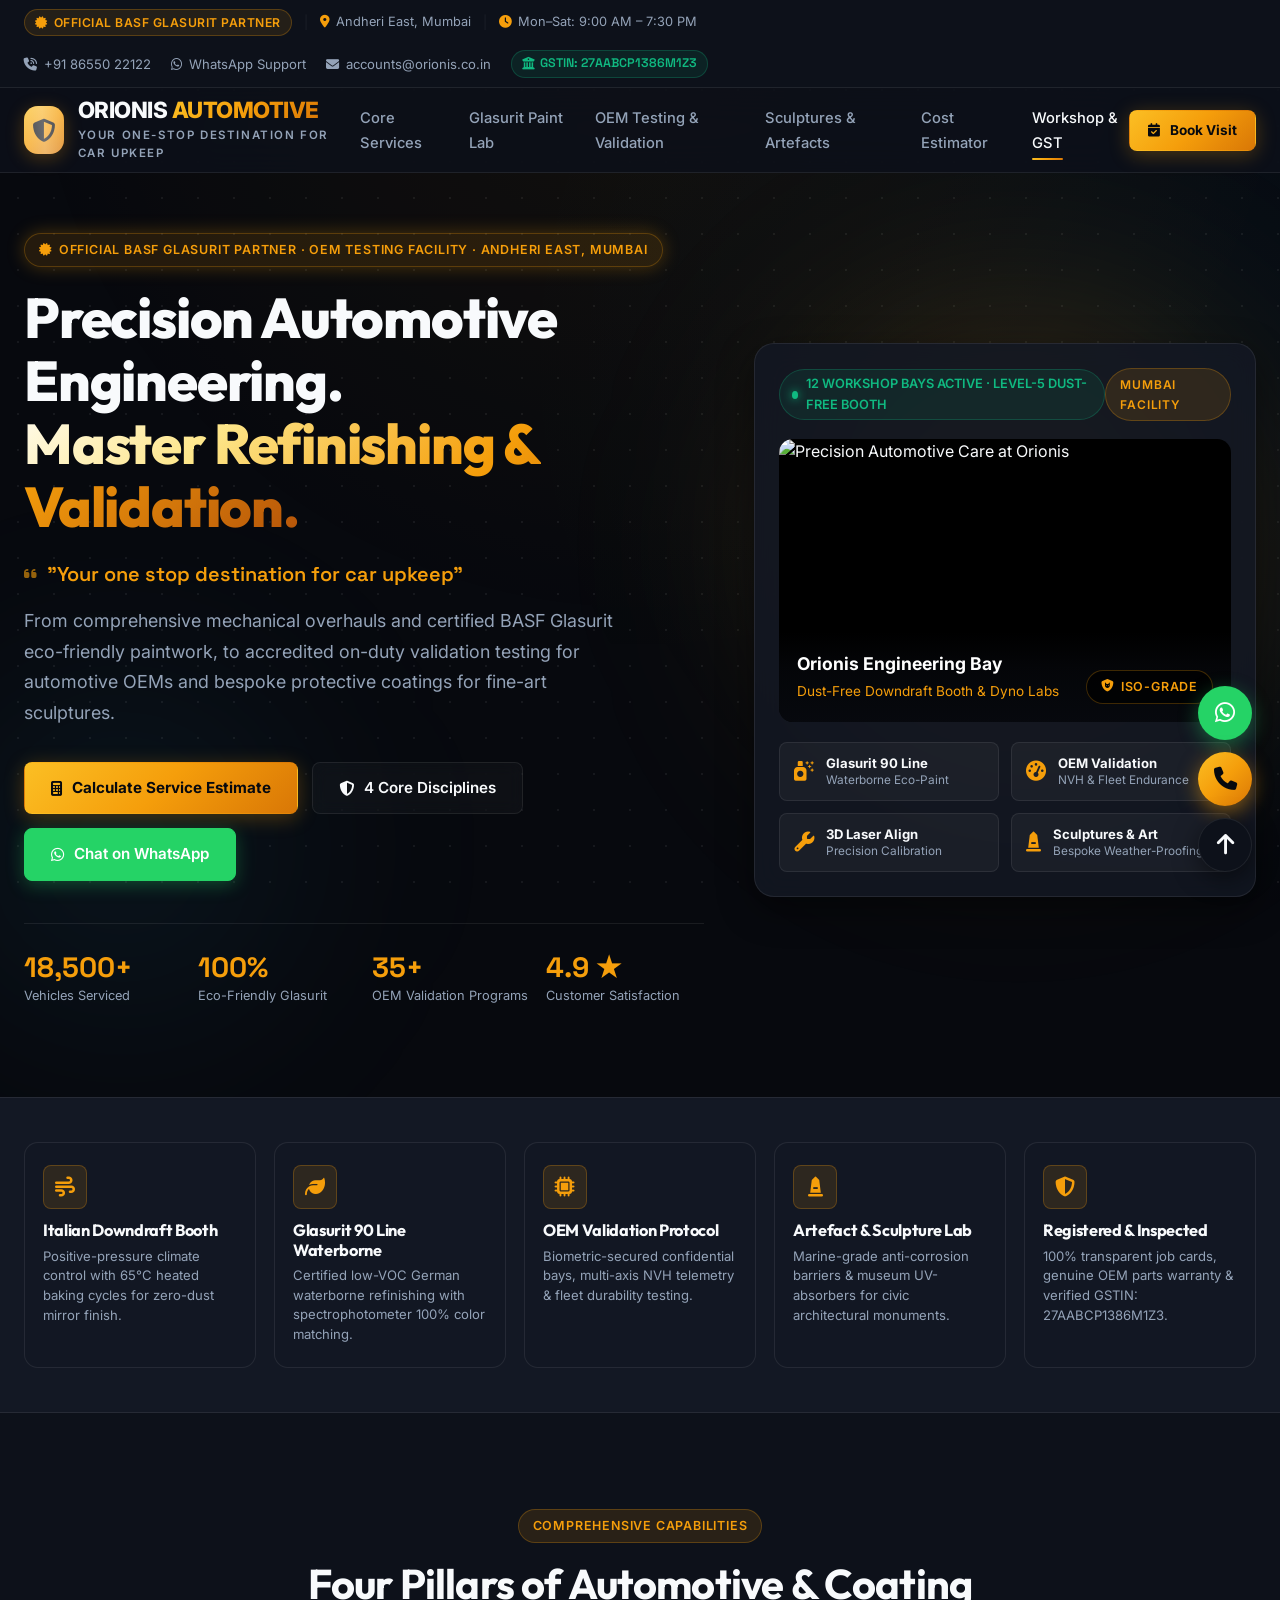
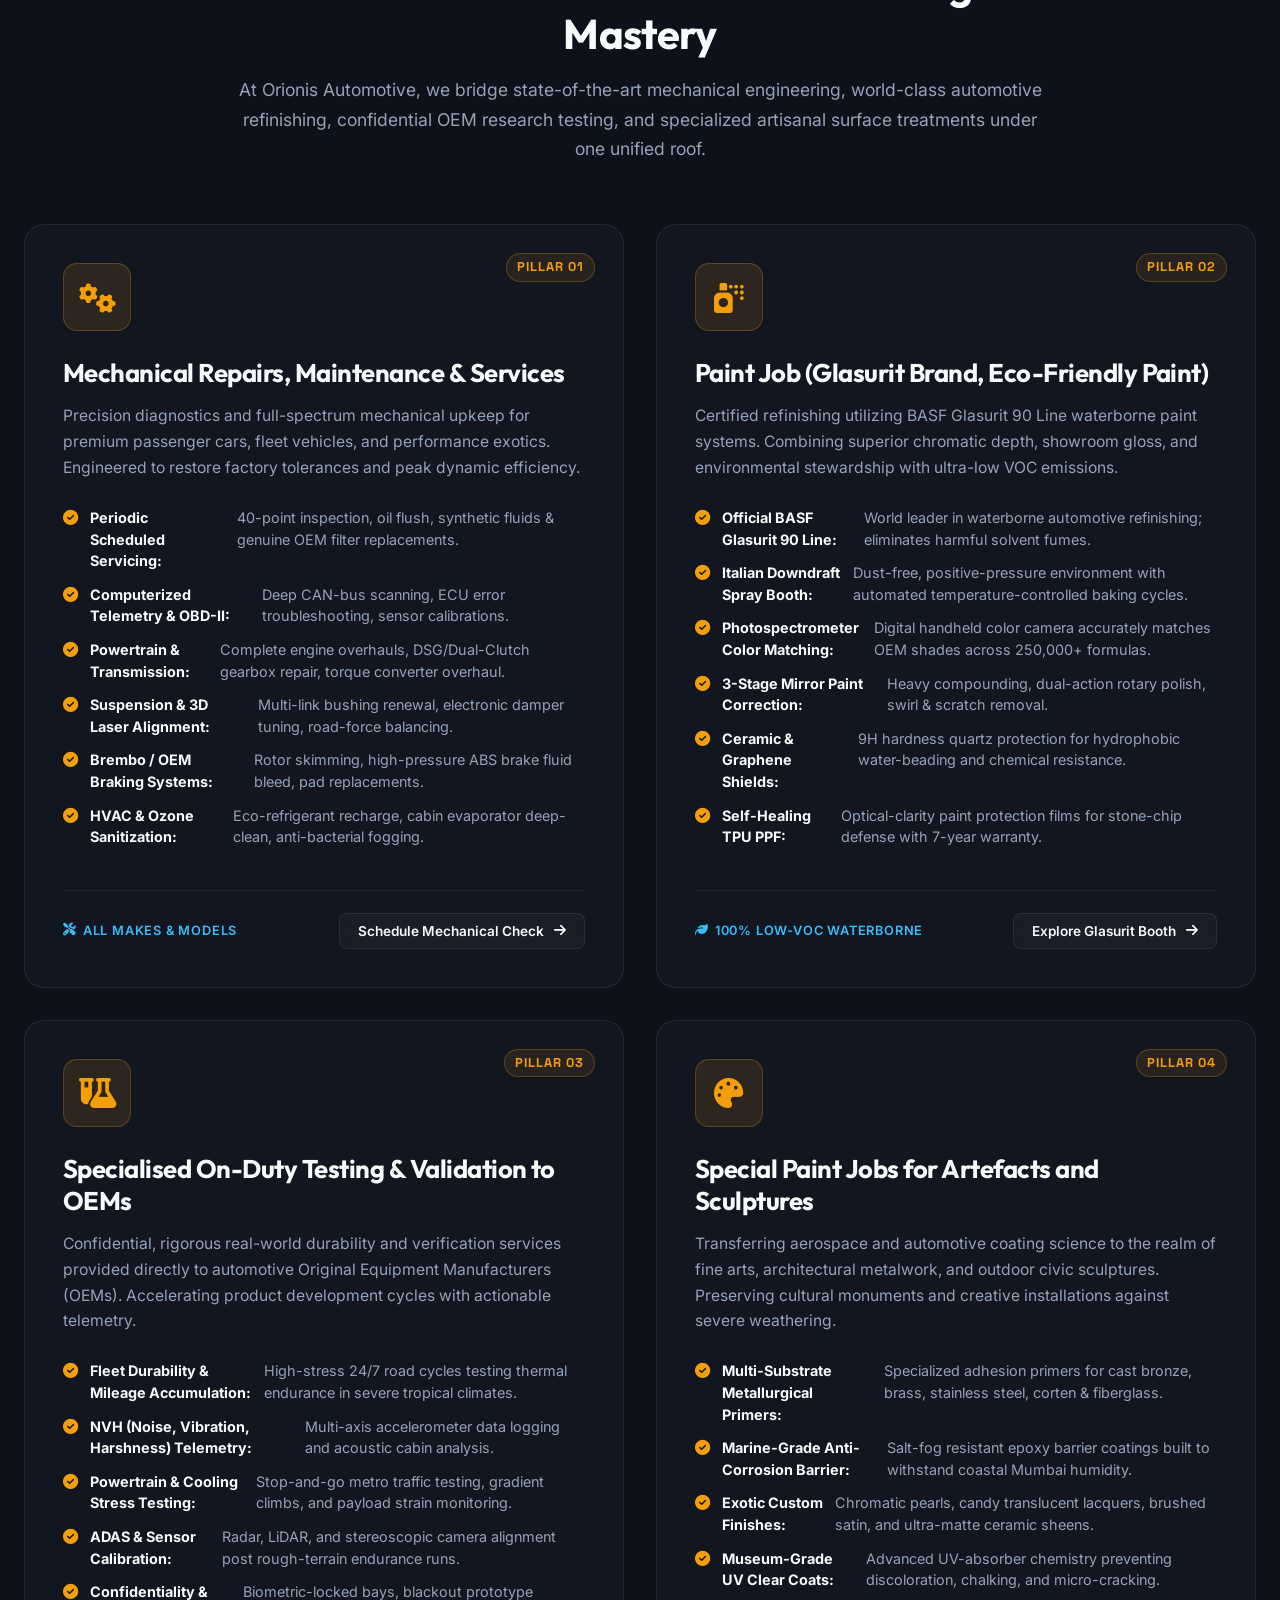
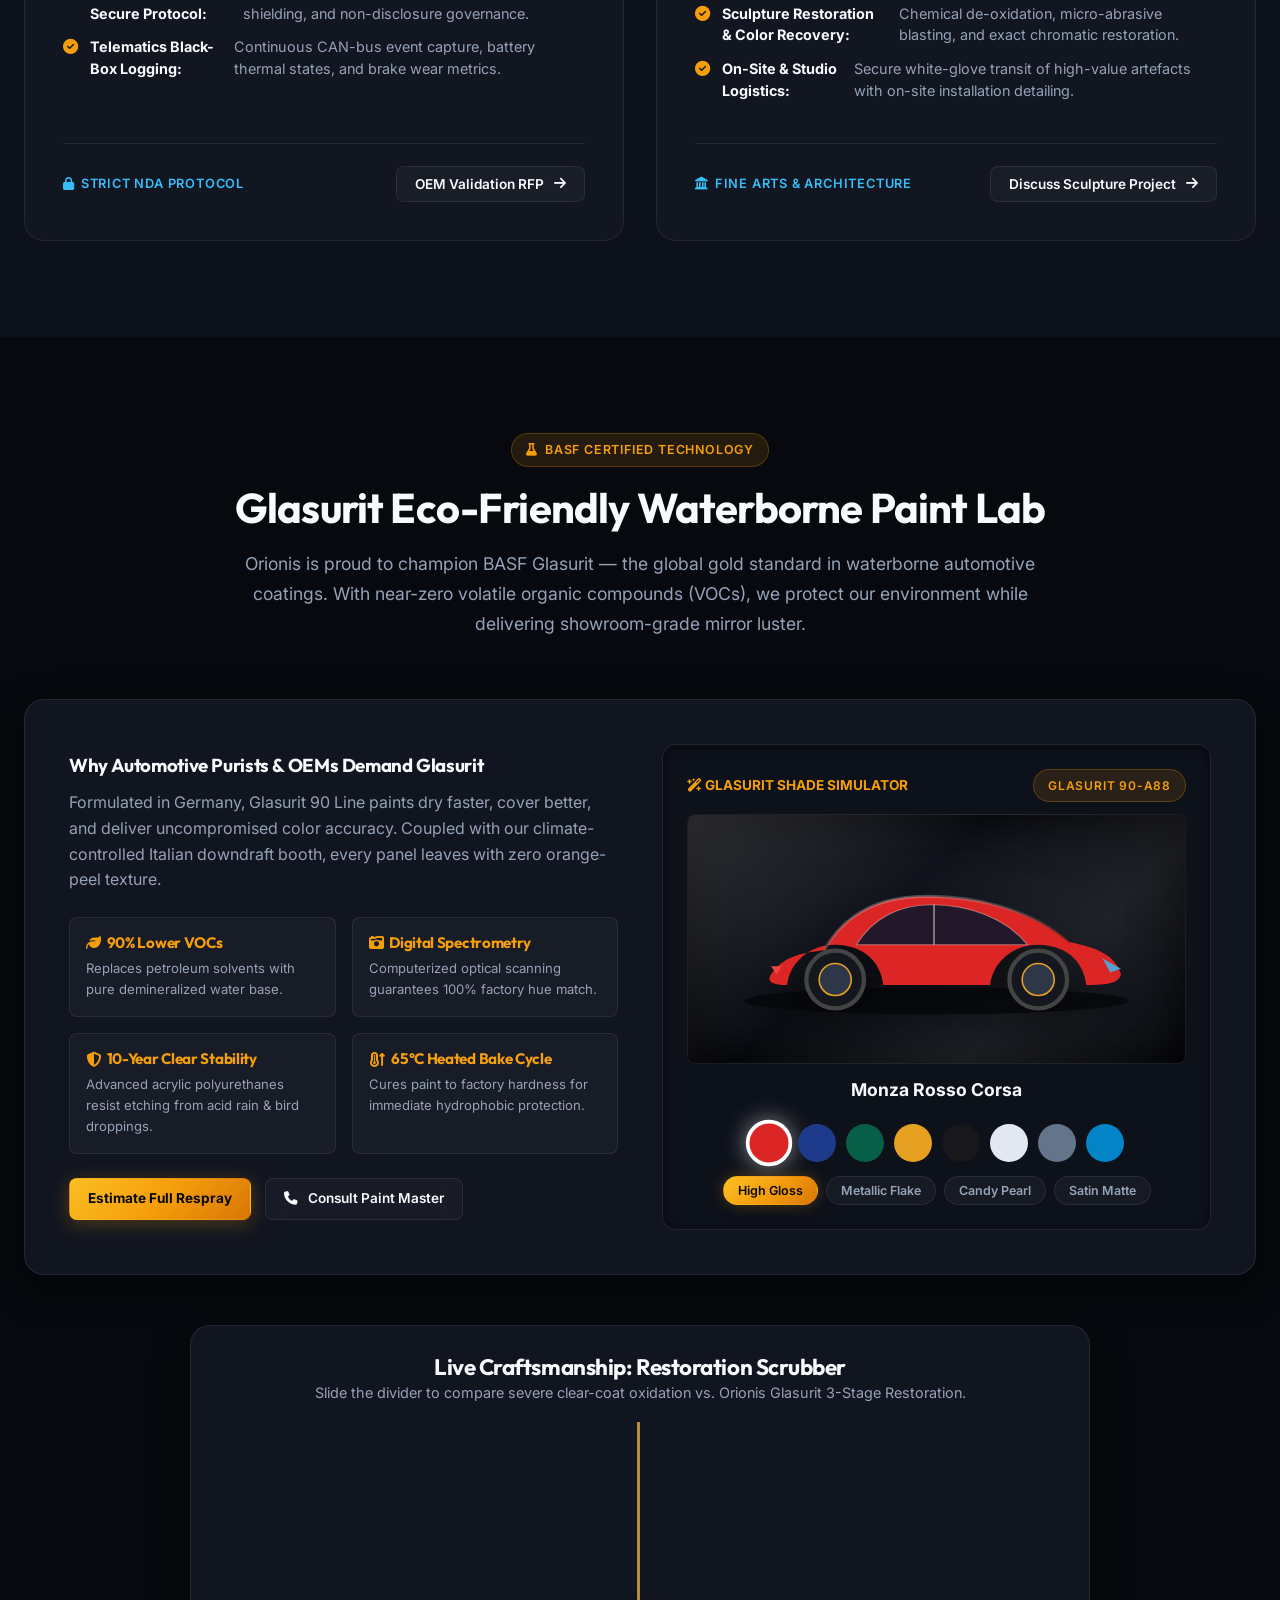
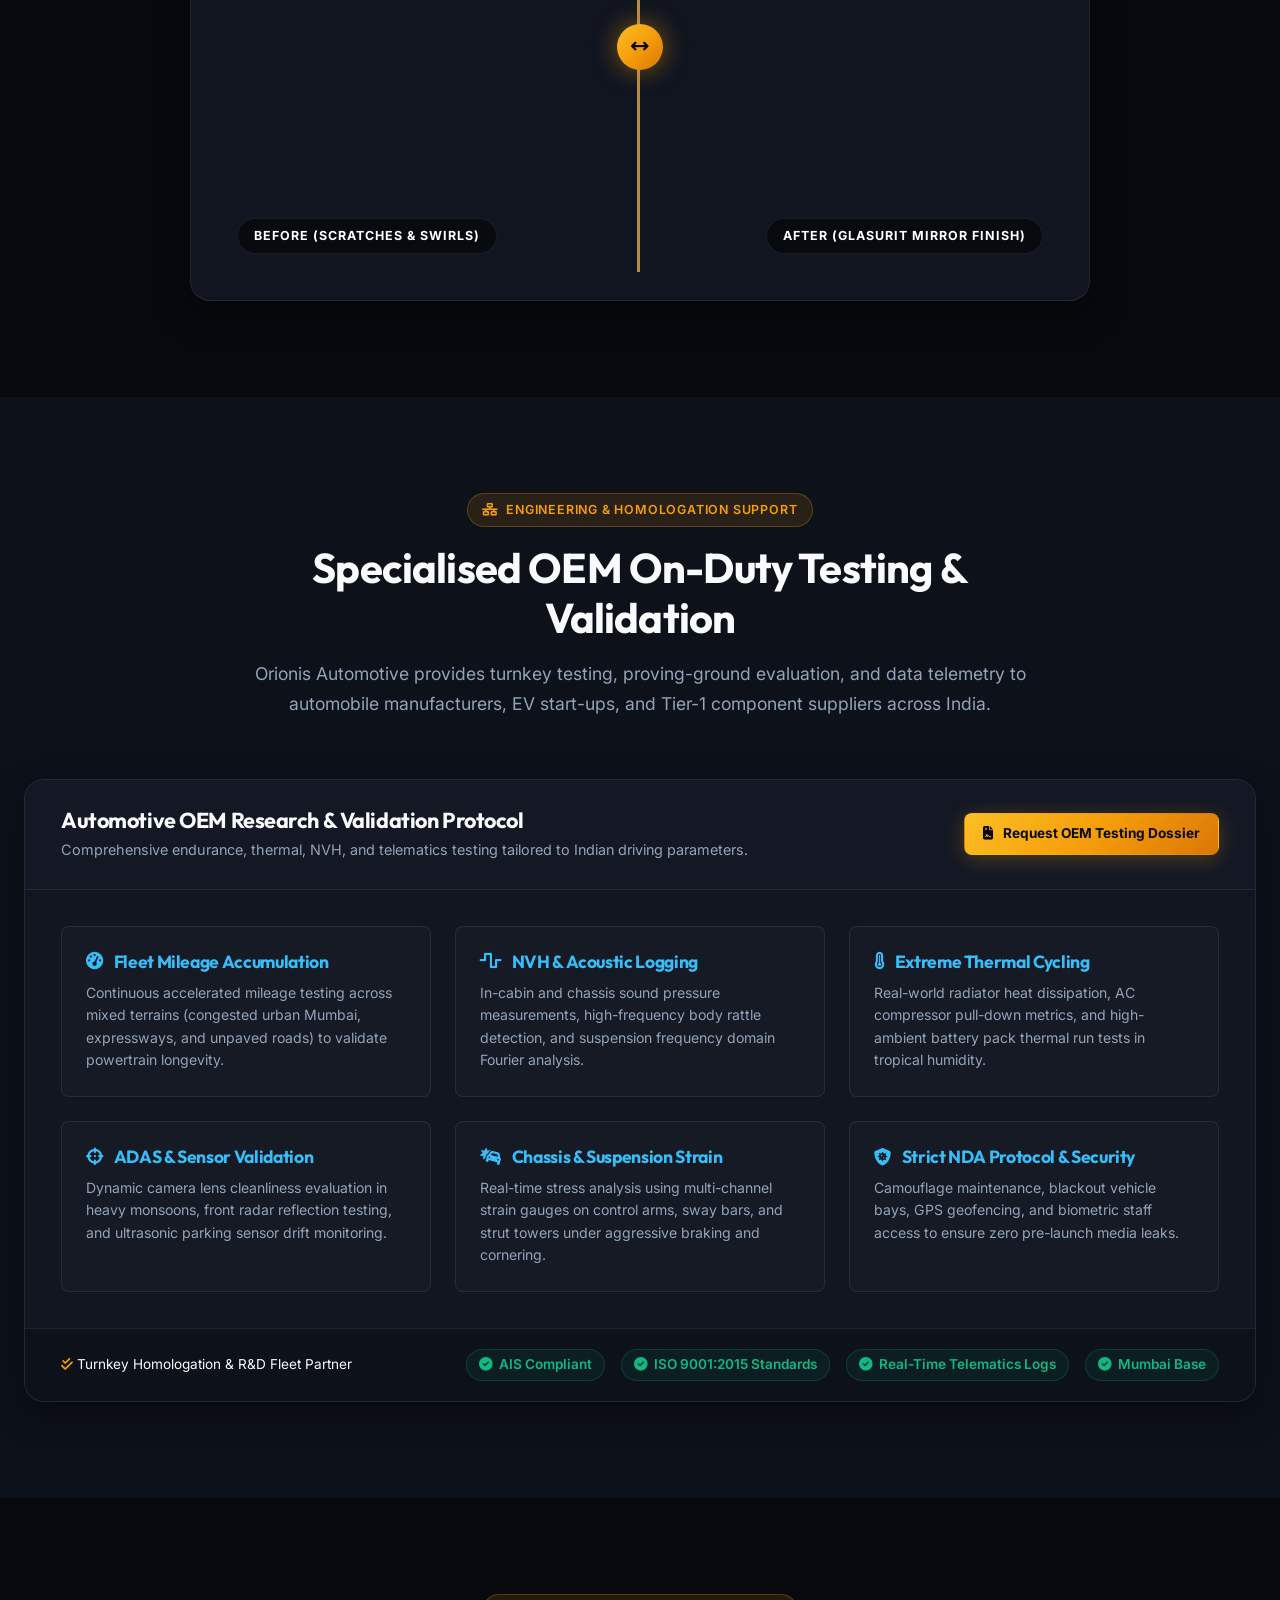
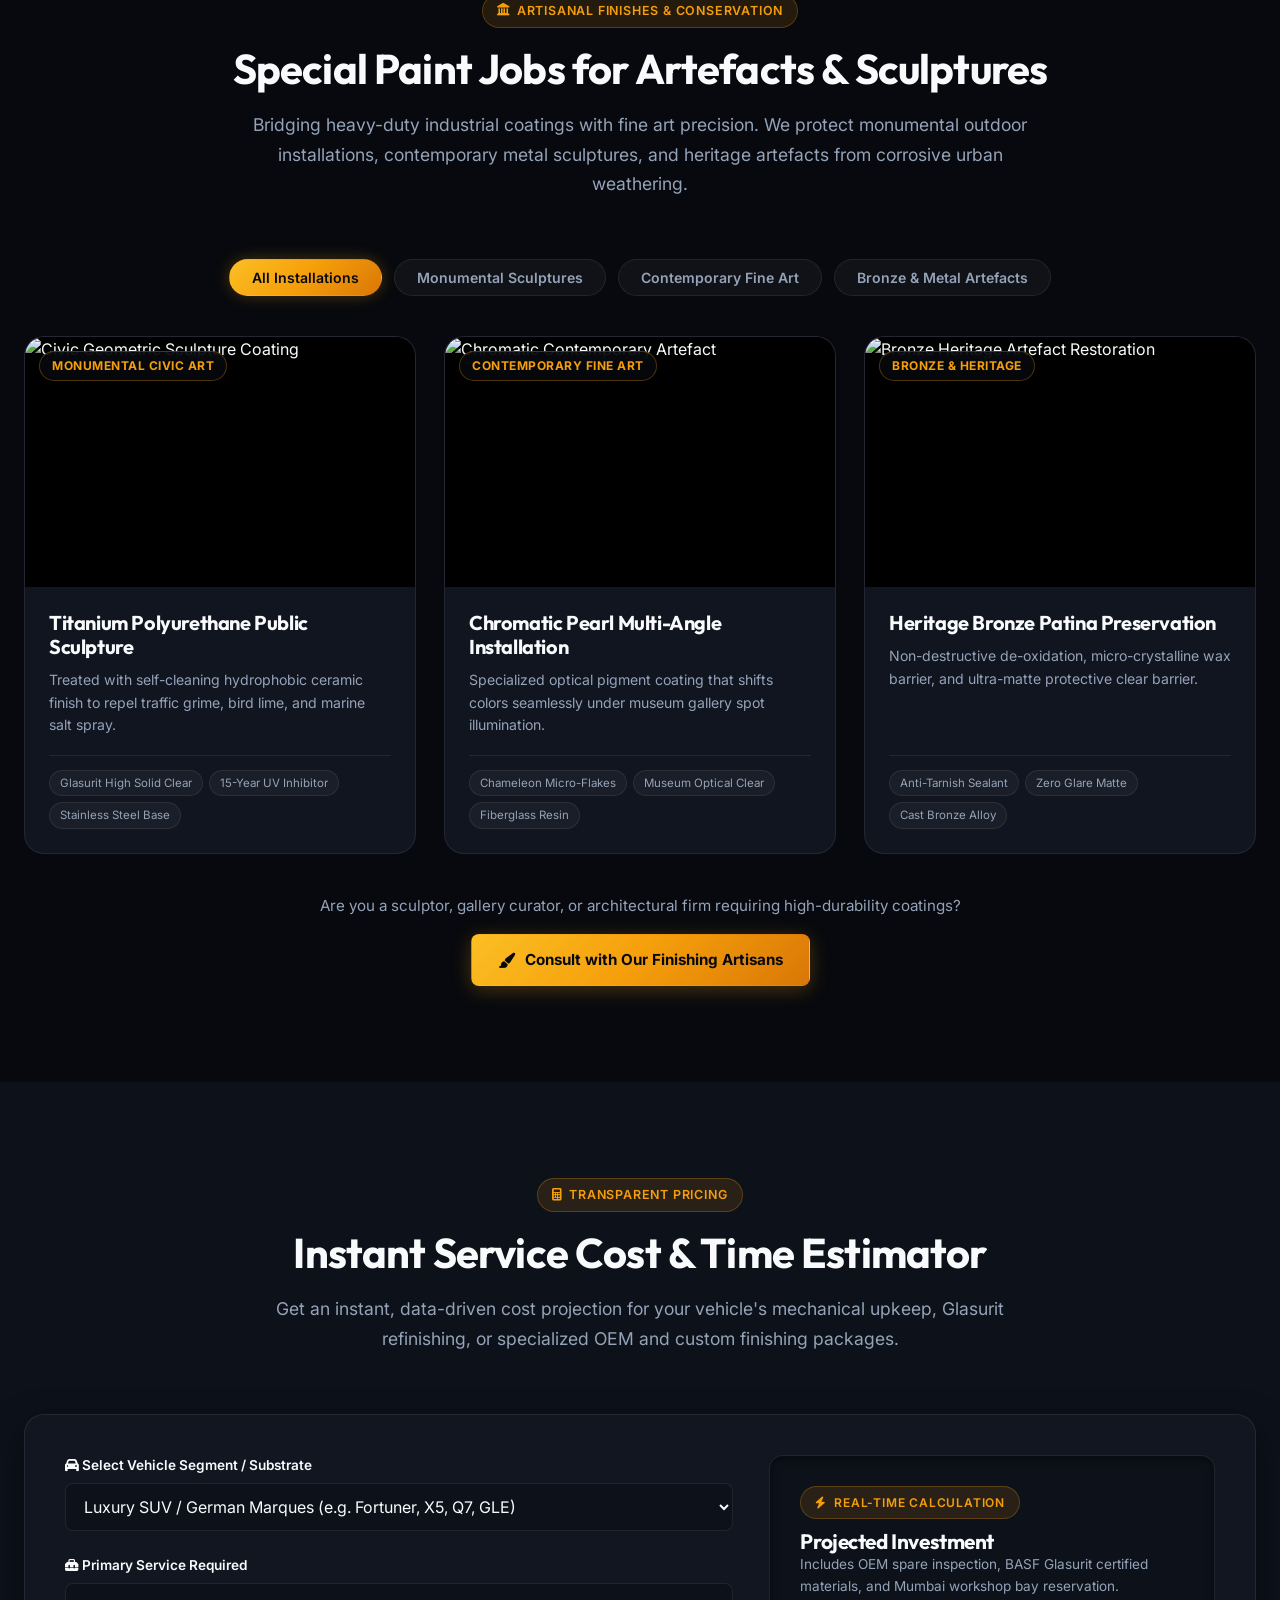
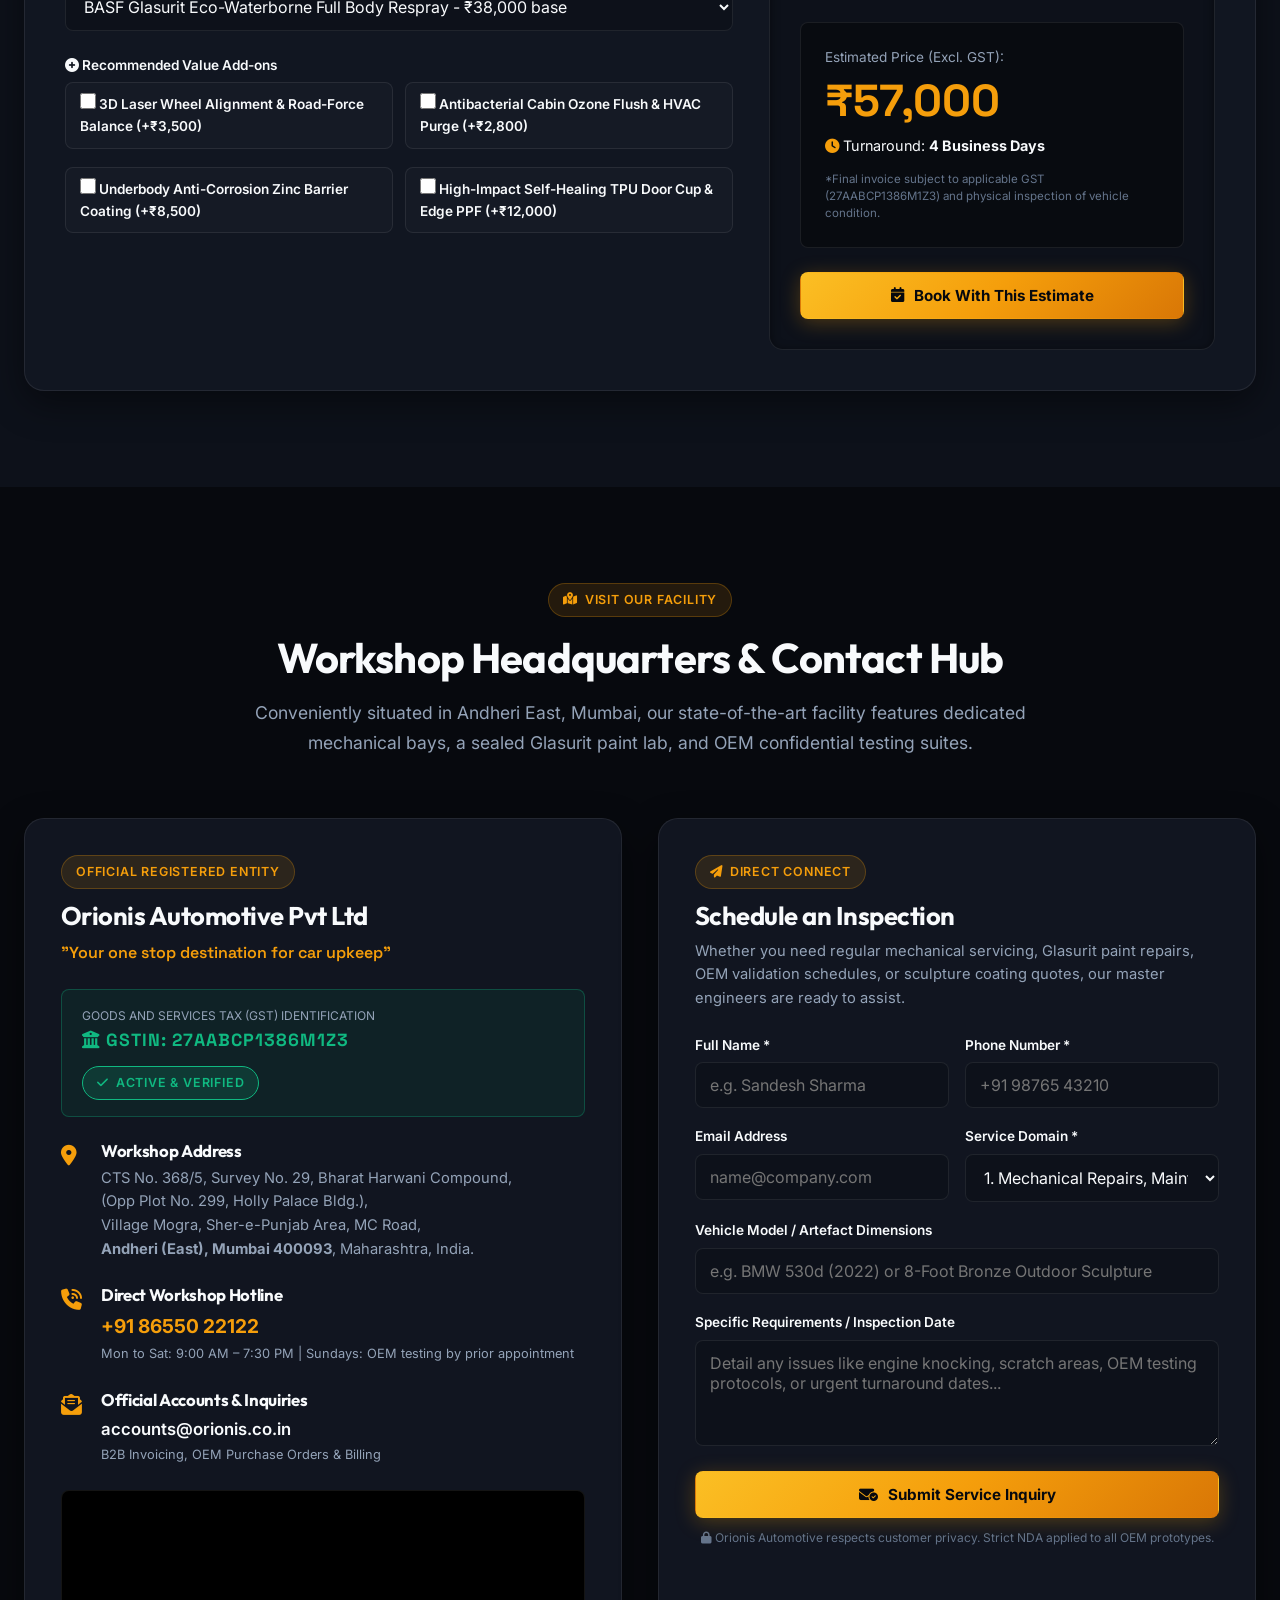
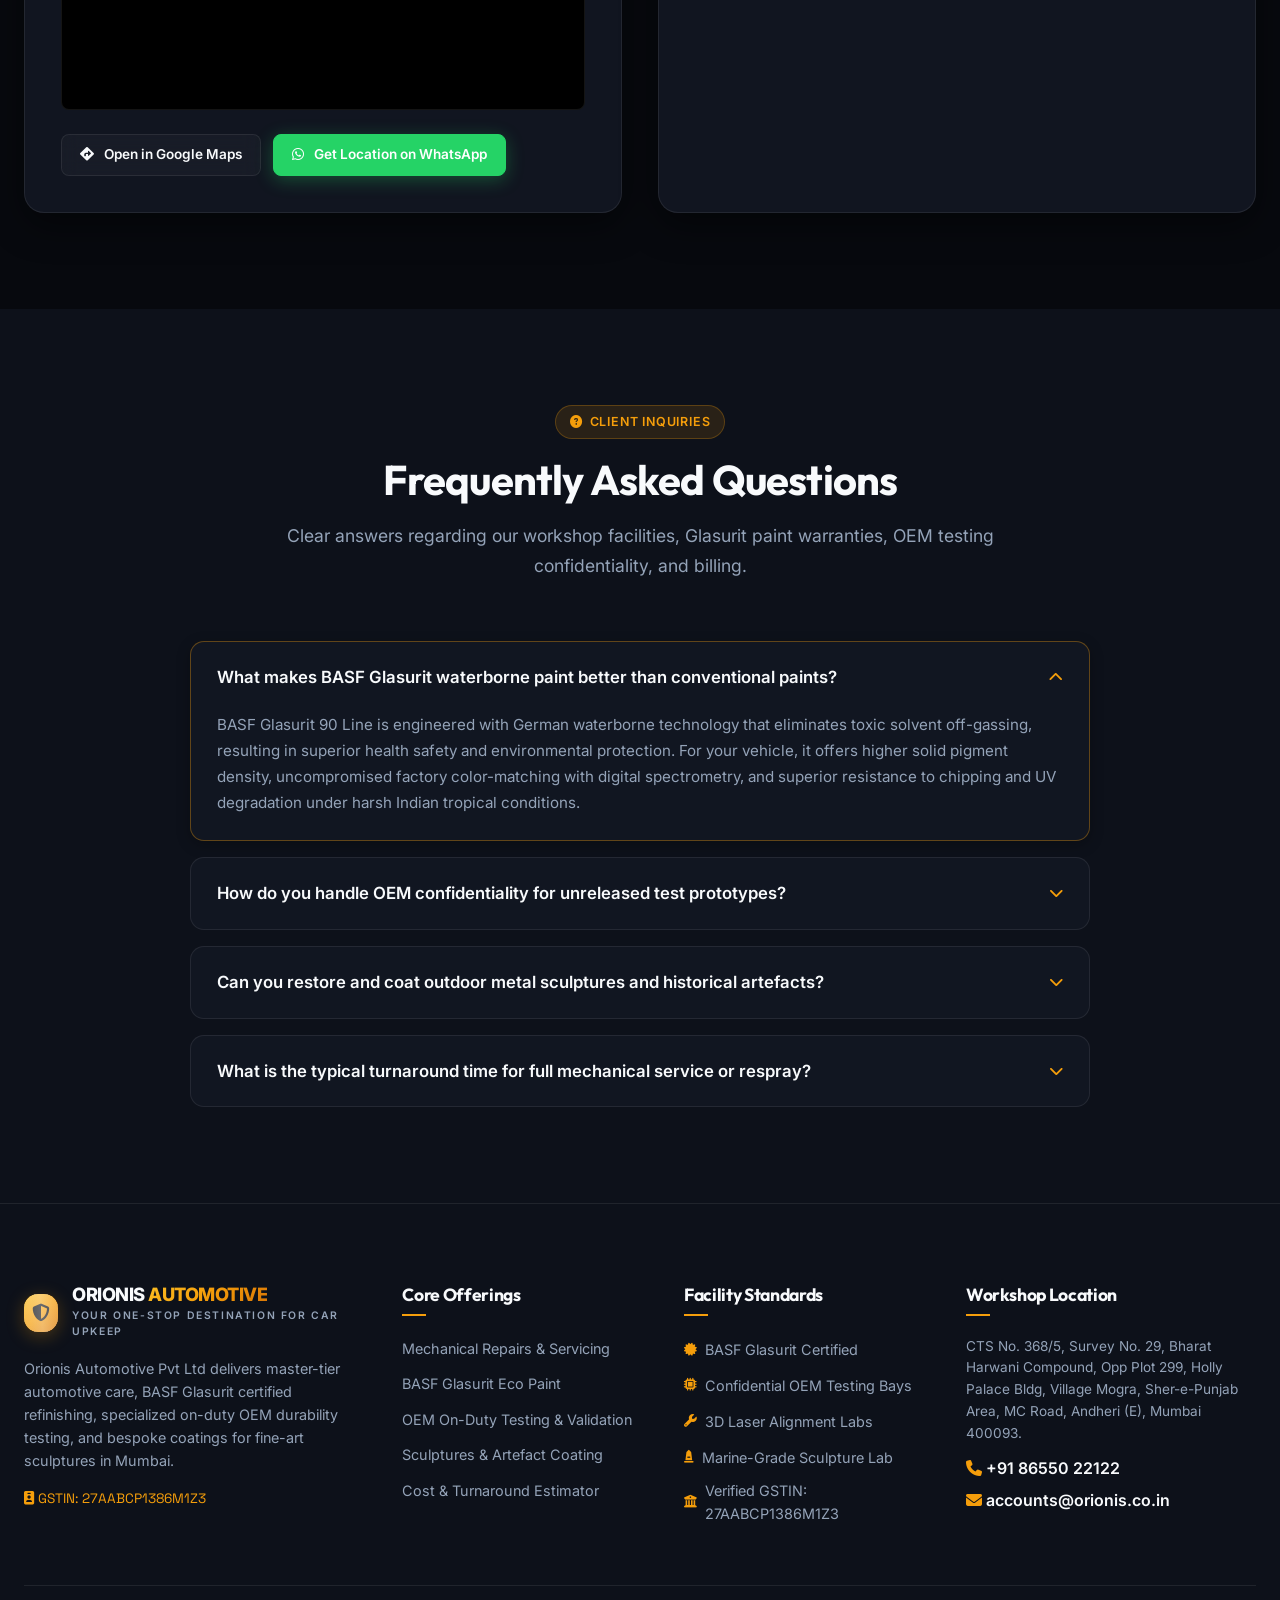
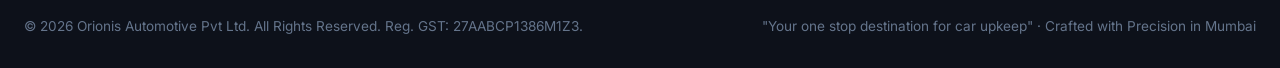
==== commit 5db41259: "Unify website design and remove all design switchers" ====
--- a/index.html
+++ b/index.html
@@ -1,4 +1,4 @@
-<!DOCTYPE html>
+﻿<!DOCTYPE html>
 <html lang="en">
 <head>
   <meta charset="UTF-8">
@@ -17,40 +17,23 @@
   <!-- Ambient Grid Overlay -->
   <div class="bg-grid-overlay"></div>
 
-  <!-- Design Switcher & Quick Contact Bar -->
-  <aside class="design-bar" aria-label="Design Switcher">
-    <div class="design-info">
-      <i class="fa-solid fa-folder-tree" style="color:var(--accent-primary);"></i>
-      <span><strong>5 Standalone Design Folders Available:</strong></span>
-    </div>
-
-    <div class="design-switcher-pills">
-      <a href="design-1-luxury-apex/index.html" class="theme-pill-btn" style="text-decoration:none;">
-        <span class="theme-indicator-dot" style="background:#e6a122;"></span>
-        Folder 1: Luxury Apex
-      </a>
-      <a href="design-2-corporate-oem/index.html" class="theme-pill-btn" style="text-decoration:none;">
-        <span class="theme-indicator-dot" style="background:#2563eb;"></span>
-        Folder 2: Corporate OEM
-      </a>
-      <a href="design-3-cyber-telemetry/index.html" class="theme-pill-btn" style="text-decoration:none;">
-        <span class="theme-indicator-dot" style="background:#00f0ff;"></span>
-        Folder 3: Cyber Telemetry
-      </a>
-      <a href="design-4-minimal-studio/index.html" class="theme-pill-btn" style="text-decoration:none;">
-        <span class="theme-indicator-dot" style="background:#c2410c;"></span>
-        Folder 4: Minimal Studio
-      </a>
-      <a href="design-5-motorsport-red/index.html" class="theme-pill-btn" style="text-decoration:none;">
-        <span class="theme-indicator-dot" style="background:#e11d48;"></span>
-        Folder 5: Motorsport Red
-      </a>
-    </div>
-
-    <div class="topbar-contacts">
-      <a href="tel:+918655022122"><i class="fa-solid fa-phone"></i> +91 86550 22122</a>
-      <a href="mailto:accounts@orionis.co.in"><i class="fa-solid fa-envelope"></i> accounts@orionis.co.in</a>
-      <span style="color:var(--accent-primary);"><i class="fa-solid fa-id-card"></i> GST: 27AABCP1386M1Z3</span>
+  <!-- Executive Utility & Verified Credentials Bar -->
+  <aside class="top-utility-bar" aria-label="Facility Credentials and Quick Contact">
+    <div class="container top-utility-inner">
+      <div class="top-credentials">
+        <span class="cred-pill"><i class="fa-solid fa-certificate"></i> Official BASF Glasurit Partner</span>
+        <span class="cred-divider">|</span>
+        <span class="cred-text"><i class="fa-solid fa-location-dot"></i> Andheri East, Mumbai</span>
+        <span class="cred-divider">|</span>
+        <span class="cred-text"><i class="fa-solid fa-clock"></i> Mon–Sat: 9:00 AM – 7:30 PM</span>
+      </div>
+
+      <div class="top-contacts">
+        <a href="tel:+918655022122" class="top-contact-link"><i class="fa-solid fa-phone-volume"></i> <span>+91 86550 22122</span></a>
+        <a href="https://wa.me/918655022122?text=Hello%20Orionis%20Automotive,%20I%20would%20like%20to%20inquire%20about%20your%20services." target="_blank" rel="noopener" class="top-contact-link top-wa"><i class="fa-brands fa-whatsapp"></i> <span>WhatsApp Support</span></a>
+        <a href="mailto:accounts@orionis.co.in" class="top-contact-link"><i class="fa-solid fa-envelope"></i> <span>accounts@orionis.co.in</span></a>
+        <span class="top-gst-badge"><i class="fa-solid fa-building-columns"></i> GSTIN: 27AABCP1386M1Z3</span>
+      </div>
     </div>
   </aside>
 
@@ -95,13 +78,14 @@
     <!-- Hero Section -->
     <section class="hero" id="home">
       <div class="hero-glow-bg"></div>
+      <div class="hero-glow-bg-2"></div>
       <div class="container hero-grid">
         <div class="hero-content">
           <div class="badge badge-glow">
-            <i class="fa-solid fa-award"></i> BASF Glasurit Certified · OEM Validation Facility · Andheri East, Mumbai
-          </div>
-
-          <h1>Precision Engineering. <br><span class="gradient-text">Master Refinishing.</span></h1>
+            <i class="fa-solid fa-certificate"></i> Official BASF Glasurit Partner · OEM Testing Facility · Andheri East, Mumbai
+          </div>
+
+          <h1>Precision Automotive Engineering. <br><span class="gradient-text">Master Refinishing & Validation.</span></h1>
           
           <div class="hero-tagline-quote">
             <i class="fa-solid fa-quote-left" style="font-size:0.9rem; opacity:0.6;"></i>
@@ -116,8 +100,8 @@
             <a href="#estimator" class="btn btn-primary">
               <i class="fa-solid fa-calculator"></i> Calculate Service Estimate
             </a>
-            <a href="#oem-testing" class="btn btn-outline">
-              <i class="fa-solid fa-microchip"></i> OEM Validation Specs
+            <a href="#services" class="btn btn-outline">
+              <i class="fa-solid fa-shield-halved"></i> 4 Core Disciplines
             </a>
             <a href="https://wa.me/918655022122?text=Hello%20Orionis%20Automotive,%20I%20would%20like%20to%20inquire%20about%20your%20services." target="_blank" class="btn btn-whatsapp" rel="noopener">
               <i class="fa-brands fa-whatsapp"></i> Chat on WhatsApp
@@ -136,6 +120,10 @@
             <div class="metric-item">
               <div class="metric-number">35+</div>
               <div class="metric-label">OEM Validation Programs</div>
+            </div>
+            <div class="metric-item">
+              <div class="metric-number">4.9 ★</div>
+              <div class="metric-label">Customer Satisfaction</div>
             </div>
           </div>
         </div>
@@ -145,7 +133,7 @@
           <div class="hero-visual-header">
             <div class="status-live">
               <span class="pulse-dot"></span>
-              <span>12 WORKSHOP BAYS ACTIVE</span>
+              <span>12 WORKSHOP BAYS ACTIVE · LEVEL-5 DUST-FREE BOOTH</span>
             </div>
             <span class="badge" style="font-size:0.75rem;">MUMBAI FACILITY</span>
           </div>
@@ -195,52 +183,59 @@
       </div>
     </section>
 
-    <!-- 5 Standalone Design Folders Showcase Bar -->
-    <section class="section" style="padding: 40px 0; background: var(--bg-card); border-bottom: 1px solid var(--border-color);">
+    <!-- Engineering Excellence & Differentiators Strip -->
+    <section class="excellence-strip" aria-label="Why Choose Orionis Automotive">
       <div class="container">
-        <div style="display:flex; justify-content:space-between; align-items:center; flex-wrap:wrap; gap:16px; margin-bottom:24px;">
-          <div>
-            <span class="badge" style="margin-bottom:6px;"><i class="fa-solid fa-folder-tree"></i> 5 Separate Design Folders Created</span>
-            <h3 style="font-size:1.6rem; color:var(--text-main);">Explore All 5 Independent Website Designs</h3>
-          </div>
-          <span style="color:var(--text-muted); font-size:0.9rem;">Each design has its own folder, CSS stylesheet, and JavaScript.</span>
-        </div>
-
-        <div style="display:grid; grid-template-columns:repeat(5, 1fr); gap:16px;">
-          <a href="design-1-luxury-apex/index.html" style="background:var(--bg-secondary); border:1px solid rgba(245,158,11,0.3); border-radius:var(--radius-sm); padding:18px; text-decoration:none; display:flex; flex-direction:column; gap:8px; transition:transform 0.2s;">
-            <span style="font-size:0.75rem; color:#f59e0b; font-weight:800; text-transform:uppercase;">FOLDER 1</span>
-            <strong style="color:#fff; font-size:1rem;">Luxury Apex</strong>
-            <span style="font-size:0.75rem; color:var(--text-muted);">Titanium & Amber Gold Supercar Atelier</span>
-            <span class="badge" style="background:#f59e0b; color:#000; margin-top:8px; font-size:0.7rem; justify-content:center;">Open Folder 1 <i class="fa-solid fa-arrow-right"></i></span>
-          </a>
-
-          <a href="design-2-corporate-oem/index.html" style="background:var(--bg-secondary); border:1px solid rgba(37,99,235,0.3); border-radius:var(--radius-sm); padding:18px; text-decoration:none; display:flex; flex-direction:column; gap:8px; transition:transform 0.2s;">
-            <span style="font-size:0.75rem; color:#38bdf8; font-weight:800; text-transform:uppercase;">FOLDER 2</span>
-            <strong style="color:#fff; font-size:1rem;">Corporate OEM</strong>
-            <span style="font-size:0.75rem; color:var(--text-muted);">German Engineering & B2B Testing Portal</span>
-            <span class="badge" style="background:#2563eb; color:#fff; margin-top:8px; font-size:0.7rem; justify-content:center;">Open Folder 2 <i class="fa-solid fa-arrow-right"></i></span>
-          </a>
-
-          <a href="design-3-cyber-telemetry/index.html" style="background:var(--bg-secondary); border:1px solid rgba(0,240,255,0.3); border-radius:var(--radius-sm); padding:18px; text-decoration:none; display:flex; flex-direction:column; gap:8px; transition:transform 0.2s;">
-            <span style="font-size:0.75rem; color:#00f0ff; font-weight:800; text-transform:uppercase;">FOLDER 3</span>
-            <strong style="color:#fff; font-size:1rem;">Cyber Telemetry</strong>
-            <span style="font-size:0.75rem; color:var(--text-muted);">Futuristic HUD & Diagnostics Lab</span>
-            <span class="badge" style="background:#00f0ff; color:#000; margin-top:8px; font-size:0.7rem; justify-content:center;">Open Folder 3 <i class="fa-solid fa-arrow-right"></i></span>
-          </a>
-
-          <a href="design-4-minimal-studio/index.html" style="background:var(--bg-secondary); border:1px solid rgba(194,65,12,0.3); border-radius:var(--radius-sm); padding:18px; text-decoration:none; display:flex; flex-direction:column; gap:8px; transition:transform 0.2s;">
-            <span style="font-size:0.75rem; color:#fdba74; font-weight:800; text-transform:uppercase;">FOLDER 4</span>
-            <strong style="color:#fff; font-size:1rem;">Minimal Studio</strong>
-            <span style="font-size:0.75rem; color:var(--text-muted);">Architectural Sand & Fine Sculpture</span>
-            <span class="badge" style="background:#c2410c; color:#fff; margin-top:8px; font-size:0.7rem; justify-content:center;">Open Folder 4 <i class="fa-solid fa-arrow-right"></i></span>
-          </a>
-
-          <a href="design-5-motorsport-red/index.html" style="background:var(--bg-secondary); border:1px solid rgba(225,29,72,0.3); border-radius:var(--radius-sm); padding:18px; text-decoration:none; display:flex; flex-direction:column; gap:8px; transition:transform 0.2s;">
-            <span style="font-size:0.75rem; color:#e11d48; font-weight:800; text-transform:uppercase;">FOLDER 5</span>
-            <strong style="color:#fff; font-size:1rem;">Motorsport Red</strong>
-            <span style="font-size:0.75rem; color:var(--text-muted);">Rosso Corsa High Performance Pitlane</span>
-            <span class="badge" style="background:#e11d48; color:#fff; margin-top:8px; font-size:0.7rem; justify-content:center;">Open Folder 5 <i class="fa-solid fa-arrow-right"></i></span>
-          </a>
+        <div class="excellence-grid">
+          <div class="excellence-card">
+            <div class="excellence-icon-box">
+              <i class="fa-solid fa-wind"></i>
+            </div>
+            <div class="excellence-content">
+              <h4>Italian Downdraft Booth</h4>
+              <p>Positive-pressure climate control with 65°C heated baking cycles for zero-dust mirror finish.</p>
+            </div>
+          </div>
+
+          <div class="excellence-card">
+            <div class="excellence-icon-box">
+              <i class="fa-solid fa-leaf"></i>
+            </div>
+            <div class="excellence-content">
+              <h4>Glasurit 90 Line Waterborne</h4>
+              <p>Certified low-VOC German waterborne refinishing with spectrophotometer 100% color matching.</p>
+            </div>
+          </div>
+
+          <div class="excellence-card">
+            <div class="excellence-icon-box">
+              <i class="fa-solid fa-microchip"></i>
+            </div>
+            <div class="excellence-content">
+              <h4>OEM Validation Protocol</h4>
+              <p>Biometric-secured confidential bays, multi-axis NVH telemetry & fleet durability testing.</p>
+            </div>
+          </div>
+
+          <div class="excellence-card">
+            <div class="excellence-icon-box">
+              <i class="fa-solid fa-monument"></i>
+            </div>
+            <div class="excellence-content">
+              <h4>Artefact & Sculpture Lab</h4>
+              <p>Marine-grade anti-corrosion barriers & museum UV-absorbers for civic architectural monuments.</p>
+            </div>
+          </div>
+
+          <div class="excellence-card">
+            <div class="excellence-icon-box">
+              <i class="fa-solid fa-shield-halved"></i>
+            </div>
+            <div class="excellence-content">
+              <h4>Registered & Inspected</h4>
+              <p>100% transparent job cards, genuine OEM parts warranty & verified GSTIN: 27AABCP1386M1Z3.</p>
+            </div>
+          </div>
         </div>
       </div>
     </section>
@@ -458,6 +453,7 @@
               <button class="swatch-btn" style="background:#e6a122;" data-color="#e6a122" data-name="Solar Amber Gold" data-code="GLASURIT 90-Y12" title="Amber Gold"></button>
               <button class="swatch-btn" style="background:#18181b;" data-color="#18181b" data-name="Stealth Obsidian Black" data-code="GLASURIT 90-K99" title="Obsidian Black"></button>
               <button class="swatch-btn" style="background:#e2e8f0;" data-color="#e2e8f0" data-name="Carrara Pure White" data-code="GLASURIT 90-W01" title="Pure White"></button>
+              <button class="swatch-btn" style="background:#64748b;" data-color="#64748b" data-name="Daytona Nardo Grey" data-code="GLASURIT 90-G42" title="Daytona Grey"></button>
               <button class="swatch-btn" style="background:#0284c7;" data-color="#0284c7" data-name="Riviera Electric Azure" data-code="GLASURIT 90-B77" title="Electric Azure"></button>
             </div>
 
@@ -962,13 +958,13 @@
         </div>
 
         <div class="footer-col">
-          <h4>Design Themes</h4>
+          <h4>Facility Standards</h4>
           <ul class="footer-links">
-            <li><a href="javascript:void(0)" onclick="document.querySelector('[data-theme=apex-dark]').click()">Apex Titanium (Dark Luxury)</a></li>
-            <li><a href="javascript:void(0)" onclick="document.querySelector('[data-theme=oem-clean]').click()">OEM Clean Tech (Corporate)</a></li>
-            <li><a href="javascript:void(0)" onclick="document.querySelector('[data-theme=cyber-velocity]').click()">Cyber Velocity (Midnight Neon)</a></li>
-            <li><a href="design-corporate.html">View Corporate Layout Page</a></li>
-            <li><a href="design-luxury.html">View Supercar Luxury Layout</a></li>
+            <li><a href="#glasurit"><i class="fa-solid fa-certificate" style="color:var(--accent-primary); font-size:0.8rem;"></i> BASF Glasurit Certified</a></li>
+            <li><a href="#oem-testing"><i class="fa-solid fa-microchip" style="color:var(--accent-primary); font-size:0.8rem;"></i> Confidential OEM Testing Bays</a></li>
+            <li><a href="#services"><i class="fa-solid fa-wrench" style="color:var(--accent-primary); font-size:0.8rem;"></i> 3D Laser Alignment Labs</a></li>
+            <li><a href="#artefacts"><i class="fa-solid fa-monument" style="color:var(--accent-primary); font-size:0.8rem;"></i> Marine-Grade Sculpture Lab</a></li>
+            <li><a href="#workshop"><i class="fa-solid fa-building-columns" style="color:var(--accent-primary); font-size:0.8rem;"></i> Verified GSTIN: 27AABCP1386M1Z3</a></li>
           </ul>
         </div>
 
@@ -1003,6 +999,9 @@
     <a href="tel:+918655022122" class="fab-btn fab-call" title="Call Workshop Now">
       <i class="fa-solid fa-phone"></i>
     </a>
+    <button class="fab-btn fab-scroll-top" id="scroll-to-top" title="Back to top" aria-label="Back to top">
+      <i class="fa-solid fa-arrow-up"></i>
+    </button>
   </div>
 
   <!-- Booking & Inquiry Modal -->
@@ -1054,3 +1053,4 @@
   <script src="js/main.js"></script>
 </body>
 </html>
+
--- a/css/style.css
+++ b/css/style.css
@@ -1,102 +1,62 @@
 /* ===================================================================
-   ORIONIS AUTOMOTIVE PVT LTD - MASTER STYLESHEET
+   ORIONIS AUTOMOTIVE PVT LTD - MASTER PRESTIGE STYLESHEET
    Tagline: "Your One-Stop Destination for Car Upkeep"
-   Features Multi-Theme Design Engine (Apex Luxury, OEM Clean Tech, Cyber Velocity)
+   Unified Apex Luxury Titanium Design System
+   Andheri East, Mumbai | GSTIN: 27AABCP1386M1Z3
    =================================================================== */
 
 @import url('https://fonts.googleapis.com/css2?family=Outfit:wght@300;400;500;600;700;800;900&family=Space+Grotesk:wght@400;500;600;700&family=Inter:wght@300;400;500;600;700&display=swap');
 
-/* --- Root Variables: Default Theme (Theme 1: Apex Luxury Titanium) --- */
+/* --- Root Design System: Apex Luxury Titanium --- */
 :root {
-  --bg-primary: #0a0c10;
-  --bg-secondary: #12161f;
-  --bg-card: rgba(22, 27, 38, 0.85);
-  --bg-card-hover: rgba(30, 37, 52, 0.95);
-  --bg-glass: rgba(18, 22, 31, 0.75);
+  --bg-primary: #07090e;
+  --bg-secondary: #0d111a;
+  --bg-tertiary: #131824;
+  --bg-card: rgba(19, 24, 36, 0.85);
+  --bg-card-hover: rgba(26, 34, 51, 0.95);
+  --bg-glass: rgba(13, 17, 26, 0.82);
+  --bg-glass-heavy: rgba(7, 9, 14, 0.92);
   --border-color: rgba(255, 255, 255, 0.08);
-  --border-focus: #e6a122;
+  --border-hover: rgba(245, 158, 11, 0.4);
+  --border-focus: #f59e0b;
+
+  --accent-primary: #f59e0b;
+  --accent-secondary: #fbbf24;
+  --accent-warm: #d97706;
+  --accent-glow: rgba(245, 158, 11, 0.28);
+  --accent-glow-strong: rgba(245, 158, 11, 0.5);
+  --accent-gradient: linear-gradient(135deg, #fbbf24 0%, #f59e0b 50%, #d97706 100%);
+  --accent-gold-metallic: linear-gradient(135deg, #fffbeb 0%, #fde68a 25%, #f59e0b 60%, #b45309 100%);
   
-  --accent-primary: #e6a122;
-  --accent-secondary: #f59e0b;
-  --accent-glow: rgba(230, 161, 34, 0.25);
-  --accent-gradient: linear-gradient(135deg, #f59e0b 0%, #d97706 50%, #b45309 100%);
-  --accent-cyan: #06b6d4;
+  --accent-cyan: #38bdf8;
+  --accent-cyan-glow: rgba(56, 189, 248, 0.25);
   --accent-emerald: #10b981;
-
-  --text-main: #f1f5f9;
+  --accent-emerald-glow: rgba(16, 185, 129, 0.25);
+
+  --text-main: #f8fafc;
   --text-muted: #94a3b8;
   --text-dim: #64748b;
-  --text-inverse: #0f172a;
-
-  --font-display: 'Outfit', sans-serif;
-  --font-body: 'Inter', sans-serif;
-  --font-tech: 'Space Grotesk', sans-serif;
+  --text-inverse: #07090e;
+
+  --font-display: 'Outfit', -apple-system, BlinkMacSystemFont, 'Segoe UI', Roboto, sans-serif;
+  --font-body: 'Inter', -apple-system, BlinkMacSystemFont, 'Segoe UI', Roboto, sans-serif;
+  --font-tech: 'Space Grotesk', monospace;
 
   --radius-sm: 8px;
   --radius-md: 14px;
   --radius-lg: 20px;
+  --radius-xl: 28px;
   --radius-full: 9999px;
 
-  --shadow-sm: 0 4px 12px rgba(0, 0, 0, 0.2);
-  --shadow-md: 0 10px 30px rgba(0, 0, 0, 0.35);
-  --shadow-glow: 0 0 35px rgba(230, 161, 34, 0.2);
+  --shadow-sm: 0 4px 14px rgba(0, 0, 0, 0.25);
+  --shadow-md: 0 12px 36px rgba(0, 0, 0, 0.45);
+  --shadow-lg: 0 20px 50px rgba(0, 0, 0, 0.65);
+  --shadow-glow: 0 0 35px rgba(245, 158, 11, 0.22);
+  --shadow-glow-cyan: 0 0 35px rgba(56, 189, 248, 0.2);
 
   --transition-fast: 0.2s cubic-bezier(0.4, 0, 0.2, 1);
   --transition-normal: 0.35s cubic-bezier(0.4, 0, 0.2, 1);
-}
-
-/* --- Theme 2: OEM Clean Tech (Corporate German Engineering) --- */
-[data-theme="oem-clean"] {
-  --bg-primary: #f8fafc;
-  --bg-secondary: #f1f5f9;
-  --bg-card: #ffffff;
-  --bg-card-hover: #ffffff;
-  --bg-glass: rgba(255, 255, 255, 0.85);
-  --border-color: rgba(15, 23, 42, 0.1);
-  --border-focus: #2563eb;
-
-  --accent-primary: #2563eb;
-  --accent-secondary: #1d4ed8;
-  --accent-glow: rgba(37, 99, 235, 0.18);
-  --accent-gradient: linear-gradient(135deg, #2563eb 0%, #1e40af 100%);
-  --accent-cyan: #0284c7;
-  --accent-emerald: #059669;
-
-  --text-main: #0f172a;
-  --text-muted: #475569;
-  --text-dim: #64748b;
-  --text-inverse: #ffffff;
-
-  --shadow-sm: 0 2px 8px rgba(15, 23, 42, 0.06);
-  --shadow-md: 0 12px 32px rgba(15, 23, 42, 0.08);
-  --shadow-glow: 0 0 25px rgba(37, 99, 235, 0.15);
-}
-
-/* --- Theme 3: Cyber Velocity (High-Tech Telemetry Midnight) --- */
-[data-theme="cyber-velocity"] {
-  --bg-primary: #050811;
-  --bg-secondary: #0b1120;
-  --bg-card: rgba(15, 23, 42, 0.7);
-  --bg-card-hover: rgba(26, 38, 66, 0.85);
-  --bg-glass: rgba(11, 17, 32, 0.8);
-  --border-color: rgba(0, 240, 255, 0.15);
-  --border-focus: #00f0ff;
-
-  --accent-primary: #00f0ff;
-  --accent-secondary: #0ea5e9;
-  --accent-glow: rgba(0, 240, 255, 0.3);
-  --accent-gradient: linear-gradient(135deg, #00f0ff 0%, #0284c7 50%, #4f46e5 100%);
-  --accent-cyan: #38bdf8;
-  --accent-emerald: #10b981;
-
-  --text-main: #e2e8f0;
-  --text-muted: #94a3b8;
-  --text-dim: #64748b;
-  --text-inverse: #050811;
-
-  --shadow-sm: 0 4px 14px rgba(0, 0, 0, 0.5);
-  --shadow-md: 0 12px 40px rgba(0, 0, 0, 0.65);
-  --shadow-glow: 0 0 35px rgba(0, 240, 255, 0.25);
+  --transition-smooth: 0.5s cubic-bezier(0.16, 1, 0.3, 1);
 }
 
 /* --- Global Reset & Basics --- */
@@ -117,16 +77,21 @@
   color: var(--text-main);
   line-height: 1.6;
   overflow-x: hidden;
-  transition: background-color var(--transition-normal), color var(--transition-normal);
-}
-
-/* Background grid pattern */
+  position: relative;
+  -webkit-font-smoothing: antialiased;
+  -moz-osx-font-smoothing: grayscale;
+}
+
+/* Background atmospheric overlay */
 .bg-grid-overlay {
   position: fixed;
   inset: 0;
-  background-image: radial-gradient(var(--border-color) 1px, transparent 1px);
-  background-size: 32px 32px;
-  opacity: 0.6;
+  background-image: 
+    radial-gradient(circle at 50% 0%, rgba(245, 158, 11, 0.07) 0%, transparent 60%),
+    radial-gradient(circle at 90% 40%, rgba(56, 189, 248, 0.05) 0%, transparent 50%),
+    radial-gradient(var(--border-color) 1px, transparent 1px);
+  background-size: 100% 100%, 100% 100%, 36px 36px;
+  opacity: 0.8;
   pointer-events: none;
   z-index: -1;
 }
@@ -136,12 +101,13 @@
   font-weight: 700;
   line-height: 1.2;
   color: var(--text-main);
+  letter-spacing: -0.02em;
 }
 
 a {
   color: inherit;
   text-decoration: none;
-  transition: color var(--transition-fast);
+  transition: color var(--transition-fast), transform var(--transition-fast);
 }
 
 img {
@@ -162,88 +128,100 @@
   padding: 0 24px;
 }
 
-/* --- Theme Selector Bar (Floating / Integrated) --- */
-.design-bar {
+/* --- Executive Utility Bar (Credentials & Direct Contact) --- */
+.top-utility-bar {
   background: var(--bg-secondary);
   border-bottom: 1px solid var(--border-color);
-  padding: 8px 20px;
-  font-size: 0.85rem;
-  display: flex;
-  justify-content: space-between;
-  align-items: center;
-  flex-wrap: wrap;
-  gap: 12px;
+  padding: 9px 0;
+  font-size: 0.82rem;
   z-index: 1002;
   position: relative;
 }
 
-.design-bar .design-info {
-  display: flex;
-  align-items: center;
-  gap: 8px;
-  color: var(--text-muted);
-}
-
-.design-bar .design-info strong {
+.top-utility-inner {
+  display: flex;
+  justify-content: space-between;
+  align-items: center;
+  flex-wrap: wrap;
+  gap: 14px;
+}
+
+.top-credentials {
+  display: flex;
+  align-items: center;
+  gap: 12px;
+  color: var(--text-muted);
+  flex-wrap: wrap;
+}
+
+.cred-pill {
+  display: inline-flex;
+  align-items: center;
+  gap: 6px;
   color: var(--accent-primary);
-}
-
-.design-switcher-pills {
-  display: flex;
-  gap: 8px;
-  align-items: center;
-}
-
-.theme-pill-btn {
-  background: rgba(255, 255, 255, 0.05);
-  border: 1px solid var(--border-color);
-  color: var(--text-muted);
-  padding: 5px 14px;
+  font-weight: 600;
+  background: rgba(245, 158, 11, 0.1);
+  padding: 3px 10px;
   border-radius: var(--radius-full);
+  border: 1px solid rgba(245, 158, 11, 0.25);
+  font-size: 0.76rem;
+  text-transform: uppercase;
+  letter-spacing: 0.5px;
+}
+
+.cred-divider {
+  color: var(--border-color);
+  font-weight: 300;
+}
+
+.cred-text {
+  display: inline-flex;
+  align-items: center;
+  gap: 6px;
   font-size: 0.8rem;
+}
+
+.cred-text i {
+  color: var(--accent-primary);
+}
+
+.top-contacts {
+  display: flex;
+  align-items: center;
+  gap: 20px;
+  font-size: 0.82rem;
+  color: var(--text-muted);
+  flex-wrap: wrap;
+}
+
+.top-contact-link {
+  display: inline-flex;
+  align-items: center;
+  gap: 7px;
+  transition: all var(--transition-fast);
+}
+
+.top-contact-link:hover {
+  color: var(--accent-primary);
+  transform: translateY(-1px);
+}
+
+.top-contact-link.top-wa:hover {
+  color: #25d366;
+}
+
+.top-gst-badge {
+  display: inline-flex;
+  align-items: center;
+  gap: 6px;
+  color: var(--accent-emerald);
+  background: rgba(16, 185, 129, 0.1);
+  border: 1px solid rgba(16, 185, 129, 0.25);
+  padding: 3px 10px;
+  border-radius: var(--radius-full);
+  font-family: var(--font-tech);
+  font-size: 0.78rem;
   font-weight: 600;
-  cursor: pointer;
-  display: flex;
-  align-items: center;
-  gap: 6px;
-  transition: all var(--transition-fast);
-}
-
-.theme-pill-btn:hover {
-  border-color: var(--accent-primary);
-  color: var(--text-main);
-}
-
-.theme-pill-btn.active {
-  background: var(--accent-primary);
-  color: var(--text-inverse);
-  border-color: var(--accent-primary);
-  box-shadow: 0 0 14px var(--accent-glow);
-}
-
-.theme-indicator-dot {
-  width: 8px;
-  height: 8px;
-  border-radius: 50%;
-  display: inline-block;
-}
-
-/* Quick contact info in top bar */
-.topbar-contacts {
-  display: flex;
-  gap: 18px;
-  font-size: 0.82rem;
-  color: var(--text-muted);
-}
-
-.topbar-contacts a {
-  display: flex;
-  align-items: center;
-  gap: 6px;
-}
-
-.topbar-contacts a:hover {
-  color: var(--accent-primary);
 }
 
 /* --- Header & Navigation --- */
@@ -252,12 +230,18 @@
   top: 0;
   z-index: 1000;
   background: var(--bg-glass);
-  backdrop-filter: blur(14px);
-  -webkit-backdrop-filter: blur(14px);
+  backdrop-filter: blur(18px);
+  -webkit-backdrop-filter: blur(18px);
   border-bottom: 1px solid var(--border-color);
   transition: all var(--transition-fast);
 }
 
+.site-header.scrolled {
+  background: var(--bg-glass-heavy);
+  box-shadow: var(--shadow-md);
+  border-bottom-color: rgba(245, 158, 11, 0.25);
+}
+
 .nav-wrapper {
   display: flex;
   align-items: center;
@@ -268,62 +252,86 @@
 .brand-logo {
   display: flex;
   align-items: center;
-  gap: 12px;
+  gap: 14px;
 }
 
 .brand-icon-box {
-  width: 46px;
-  height: 46px;
+  width: 48px;
+  height: 48px;
   border-radius: var(--radius-md);
   background: var(--accent-gradient);
   display: flex;
   align-items: center;
   justify-content: center;
-  color: #fff;
-  font-weight: 800;
+  color: #07090e;
+  font-weight: 900;
+  font-size: 1.45rem;
+  box-shadow: 0 4px 18px var(--accent-glow);
+  position: relative;
+  overflow: hidden;
+  transition: transform var(--transition-fast), box-shadow var(--transition-fast);
+}
+
+.brand-icon-box::after {
+  content: '';
+  position: absolute;
+  top: -50%;
+  left: -50%;
+  width: 200%;
+  height: 200%;
+  background: linear-gradient(60deg, transparent, rgba(255,255,255,0.4), transparent);
+  transform: rotate(25deg);
+  pointer-events: none;
+}
+
+.brand-logo:hover .brand-icon-box {
+  transform: scale(1.05);
+  box-shadow: 0 6px 24px var(--accent-glow-strong);
+}
+
+.brand-text {
+  display: flex;
+  flex-direction: column;
+}
+
+.brand-name {
   font-size: 1.4rem;
-  box-shadow: 0 4px 15px var(--accent-glow);
-}
-
-.brand-text {
-  display: flex;
-  flex-direction: column;
-}
-
-.brand-name {
-  font-size: 1.35rem;
   font-weight: 800;
   letter-spacing: -0.5px;
   text-transform: uppercase;
   color: var(--text-main);
+  line-height: 1.1;
 }
 
 .brand-name span {
-  color: var(--accent-primary);
+  background: var(--accent-gradient);
+  -webkit-background-clip: text;
+  -webkit-text-fill-color: transparent;
 }
 
 .brand-tagline {
   font-size: 0.72rem;
   color: var(--text-muted);
   text-transform: uppercase;
-  letter-spacing: 1.5px;
+  letter-spacing: 1.6px;
   font-weight: 600;
+  margin-top: 3px;
 }
 
 /* Navigation Links */
 .nav-menu {
   display: flex;
   align-items: center;
-  gap: 32px;
+  gap: 28px;
   list-style: none;
 }
 
 .nav-link {
-  font-size: 0.95rem;
+  font-size: 0.92rem;
   font-weight: 500;
   color: var(--text-muted);
   position: relative;
-  padding: 6px 0;
+  padding: 8px 0;
   transition: color var(--transition-fast);
 }
 
@@ -338,7 +346,8 @@
   left: 0;
   width: 0%;
   height: 2px;
-  background: var(--accent-primary);
+  background: var(--accent-gradient);
+  border-radius: var(--radius-full);
   transition: width var(--transition-fast);
 }
 
@@ -349,16 +358,28 @@
 .nav-cta-group {
   display: flex;
   align-items: center;
-  gap: 16px;
+  gap: 14px;
 }
 
 .mobile-toggle {
   display: none;
-  background: none;
-  border: none;
+  background: rgba(255, 255, 255, 0.05);
+  border: 1px solid var(--border-color);
   color: var(--text-main);
-  font-size: 1.5rem;
+  font-size: 1.3rem;
+  width: 44px;
+  height: 44px;
+  border-radius: var(--radius-sm);
   cursor: pointer;
+  align-items: center;
+  justify-content: center;
+  transition: all var(--transition-fast);
+}
+
+.mobile-toggle:hover {
+  background: rgba(245, 158, 11, 0.15);
+  border-color: var(--accent-primary);
+  color: var(--accent-primary);
 }
 
 /* --- Buttons & UI Elements --- */
@@ -367,7 +388,7 @@
   align-items: center;
   justify-content: center;
   gap: 10px;
-  padding: 12px 26px;
+  padding: 13px 26px;
   border-radius: var(--radius-sm);
   font-weight: 600;
   font-size: 0.95rem;
@@ -375,71 +396,79 @@
   transition: all var(--transition-fast);
   border: 1px solid transparent;
   white-space: nowrap;
+  user-select: none;
+  position: relative;
+  overflow: hidden;
 }
 
 .btn-primary {
   background: var(--accent-gradient);
-  color: #ffffff;
-  box-shadow: 0 4px 18px var(--accent-glow);
+  color: #07090e;
+  font-weight: 700;
+  box-shadow: 0 4px 20px var(--accent-glow);
 }
 
 .btn-primary:hover {
   transform: translateY(-2px);
-  box-shadow: 0 8px 24px var(--accent-glow);
+  box-shadow: 0 8px 28px var(--accent-glow-strong);
 }
 
 .btn-outline {
-  background: transparent;
+  background: rgba(255, 255, 255, 0.03);
   border-color: var(--border-color);
   color: var(--text-main);
+  backdrop-filter: blur(8px);
 }
 
 .btn-outline:hover {
   border-color: var(--accent-primary);
-  background: rgba(255, 255, 255, 0.04);
-  color: var(--accent-primary);
+  background: rgba(245, 158, 11, 0.08);
+  color: var(--accent-secondary);
   transform: translateY(-2px);
 }
 
 .btn-whatsapp {
   background: #25d366;
-  color: #fff;
+  color: #ffffff;
   border-color: #25d366;
+  font-weight: 600;
+  box-shadow: 0 4px 18px rgba(37, 211, 102, 0.3);
 }
 
 .btn-whatsapp:hover {
   background: #20ba59;
-  box-shadow: 0 6px 20px rgba(37, 211, 102, 0.3);
+  box-shadow: 0 8px 25px rgba(37, 211, 102, 0.45);
   transform: translateY(-2px);
 }
 
 .btn-sm {
-  padding: 8px 16px;
+  padding: 9px 18px;
   font-size: 0.85rem;
+  border-radius: var(--radius-sm);
 }
 
 .badge {
   display: inline-flex;
   align-items: center;
-  gap: 6px;
+  gap: 7px;
   padding: 6px 14px;
   border-radius: var(--radius-full);
-  font-size: 0.8rem;
+  font-size: 0.78rem;
   font-weight: 600;
   text-transform: uppercase;
   letter-spacing: 0.8px;
-  background: rgba(230, 161, 34, 0.12);
+  background: rgba(245, 158, 11, 0.12);
   color: var(--accent-primary);
-  border: 1px solid var(--border-color);
+  border: 1px solid rgba(245, 158, 11, 0.25);
 }
 
 .badge-glow {
-  box-shadow: 0 0 15px var(--accent-glow);
+  box-shadow: 0 0 18px var(--accent-glow);
 }
 
 /* --- Section Layouts --- */
 .section {
-  padding: 100px 0;
+  padding: 96px 0;
   position: relative;
 }
 
@@ -449,39 +478,53 @@
 
 .section-head {
   text-align: center;
-  max-width: 780px;
+  max-width: 820px;
   margin: 0 auto 60px;
 }
 
 .section-title {
-  font-size: 2.5rem;
-  margin-top: 14px;
+  font-size: 2.6rem;
+  margin-top: 16px;
   margin-bottom: 16px;
+  letter-spacing: -0.02em;
 }
 
 .section-desc {
   color: var(--text-muted);
   font-size: 1.1rem;
+  line-height: 1.7;
 }
 
 /* --- Hero Section --- */
 .hero {
-  min-height: 85vh;
+  min-height: 86vh;
   display: flex;
   align-items: center;
   position: relative;
   overflow: hidden;
-  padding: 60px 0 100px;
+  padding: 60px 0 90px;
 }
 
 .hero-glow-bg {
   position: absolute;
-  top: 10%;
+  top: 5%;
   right: -5%;
-  width: 600px;
-  height: 600px;
+  width: 650px;
+  height: 650px;
   background: radial-gradient(circle, var(--accent-glow) 0%, transparent 70%);
-  filter: blur(80px);
+  filter: blur(90px);
+  pointer-events: none;
+  z-index: 0;
+}
+
+.hero-glow-bg-2 {
+  position: absolute;
+  bottom: 0%;
+  left: -10%;
+  width: 500px;
+  height: 500px;
+  background: radial-gradient(circle, rgba(56, 189, 248, 0.1) 0%, transparent 70%);
+  filter: blur(100px);
   pointer-events: none;
   z-index: 0;
 }
@@ -496,15 +539,15 @@
 }
 
 .hero-content h1 {
-  font-size: 3.4rem;
+  font-size: 3.5rem;
   font-weight: 800;
-  letter-spacing: -1px;
+  letter-spacing: -1.2px;
   margin: 20px 0 20px;
   line-height: 1.12;
 }
 
 .hero-content h1 span.gradient-text {
-  background: var(--accent-gradient);
+  background: var(--accent-gold-metallic);
   -webkit-background-clip: text;
   -webkit-text-fill-color: transparent;
 }
@@ -516,42 +559,45 @@
   margin-bottom: 16px;
   display: flex;
   align-items: center;
-  gap: 8px;
+  gap: 10px;
   font-weight: 600;
 }
 
 .hero-description {
   font-size: 1.12rem;
   color: var(--text-muted);
-  margin-bottom: 32px;
-  max-width: 580px;
+  margin-bottom: 34px;
+  max-width: 600px;
+  line-height: 1.7;
 }
 
 .hero-action-row {
   display: flex;
-  gap: 16px;
+  gap: 14px;
   flex-wrap: wrap;
-  margin-bottom: 40px;
+  margin-bottom: 42px;
 }
 
 .hero-trust-metrics {
   display: grid;
-  grid-template-columns: repeat(3, 1fr);
-  gap: 20px;
+  grid-template-columns: repeat(4, 1fr);
+  gap: 16px;
   padding-top: 28px;
   border-top: 1px solid var(--border-color);
 }
 
 .metric-item .metric-number {
-  font-size: 1.85rem;
+  font-size: 1.75rem;
   font-weight: 800;
   font-family: var(--font-tech);
   color: var(--accent-primary);
+  line-height: 1.1;
 }
 
 .metric-item .metric-label {
-  font-size: 0.82rem;
-  color: var(--text-muted);
+  font-size: 0.8rem;
+  color: var(--text-muted);
+  margin-top: 4px;
 }
 
 /* Hero Visual Showcase Card */
@@ -563,7 +609,13 @@
   box-shadow: var(--shadow-md);
   position: relative;
   overflow: hidden;
-  backdrop-filter: blur(12px);
+  backdrop-filter: blur(14px);
+  transition: border-color var(--transition-fast), transform var(--transition-fast);
+}
+
+.hero-visual-card:hover {
+  border-color: rgba(245, 158, 11, 0.35);
+  box-shadow: var(--shadow-lg), var(--shadow-glow);
 }
 
 .hero-visual-header {
@@ -580,6 +632,10 @@
   font-size: 0.8rem;
   color: var(--accent-emerald);
   font-weight: 600;
+  background: rgba(16, 185, 129, 0.1);
+  padding: 4px 12px;
+  border-radius: var(--radius-full);
+  border: 1px solid rgba(16, 185, 129, 0.25);
 }
 
 .pulse-dot {
@@ -621,8 +677,8 @@
   position: absolute;
   bottom: 0;
   inset-inline: 0;
-  padding: 16px;
-  background: linear-gradient(to top, rgba(0,0,0,0.85) 0%, transparent 100%);
+  padding: 18px;
+  background: linear-gradient(to top, rgba(7, 9, 14, 0.95) 0%, rgba(7, 9, 14, 0.6) 60%, transparent 100%);
   display: flex;
   justify-content: space-between;
   align-items: flex-end;
@@ -635,107 +691,203 @@
 }
 
 .spec-badge {
-  background: rgba(255, 255, 255, 0.06);
-  border: 1px solid var(--border-color);
-  padding: 10px 14px;
+  background: rgba(255, 255, 255, 0.04);
+  border: 1px solid var(--border-color);
+  padding: 12px 14px;
   border-radius: var(--radius-sm);
   display: flex;
   align-items: center;
-  gap: 10px;
+  gap: 12px;
+  transition: all var(--transition-fast);
+}
+
+.spec-badge:hover {
+  background: rgba(245, 158, 11, 0.08);
+  border-color: rgba(245, 158, 11, 0.3);
+  transform: translateY(-2px);
 }
 
 .spec-badge i {
   color: var(--accent-primary);
-  font-size: 1.1rem;
+  font-size: 1.25rem;
 }
 
 .spec-badge div {
-  font-size: 0.8rem;
-  line-height: 1.2;
+  font-size: 0.82rem;
+  line-height: 1.25;
 }
 
 .spec-badge strong {
   display: block;
   color: var(--text-main);
+  font-weight: 700;
 }
 
 .spec-badge span {
   color: var(--text-muted);
-  font-size: 0.75rem;
+  font-size: 0.74rem;
+}
+
+/* --- Engineering Excellence & Differentiators Strip (Replaces 5-Design Bar) --- */
+.excellence-strip {
+  padding: 44px 0;
+  background: var(--bg-tertiary);
+  border-top: 1px solid var(--border-color);
+  border-bottom: 1px solid var(--border-color);
+  position: relative;
+}
+
+.excellence-grid {
+  display: grid;
+  grid-template-columns: repeat(5, 1fr);
+  gap: 18px;
+}
+
+.excellence-card {
+  background: var(--bg-card);
+  border: 1px solid var(--border-color);
+  border-radius: var(--radius-md);
+  padding: 22px 18px;
+  display: flex;
+  flex-direction: column;
+  gap: 12px;
+  transition: all var(--transition-fast);
+  position: relative;
+  overflow: hidden;
+}
+
+.excellence-card::before {
+  content: '';
+  position: absolute;
+  top: 0;
+  left: 0;
+  right: 0;
+  height: 2px;
+  background: var(--accent-gradient);
+  opacity: 0;
+  transition: opacity var(--transition-fast);
+}
+
+.excellence-card:hover {
+  transform: translateY(-4px);
+  border-color: rgba(245, 158, 11, 0.4);
+  box-shadow: 0 10px 25px rgba(0, 0, 0, 0.4);
+}
+
+.excellence-card:hover::before {
+  opacity: 1;
+}
+
+.excellence-icon-box {
+  width: 44px;
+  height: 44px;
+  border-radius: var(--radius-sm);
+  background: rgba(245, 158, 11, 0.12);
+  border: 1px solid rgba(245, 158, 11, 0.25);
+  display: flex;
+  align-items: center;
+  justify-content: center;
+  color: var(--accent-primary);
+  font-size: 1.25rem;
+  transition: all var(--transition-fast);
+}
+
+.excellence-card:hover .excellence-icon-box {
+  background: var(--accent-primary);
+  color: #07090e;
+  box-shadow: 0 0 16px var(--accent-glow);
+}
+
+.excellence-content h4 {
+  font-size: 1.02rem;
+  margin-bottom: 6px;
+  color: var(--text-main);
+}
+
+.excellence-content p {
+  font-size: 0.82rem;
+  color: var(--text-muted);
+  line-height: 1.5;
 }
 
 /* --- The 4 Core Pillars Grid --- */
 .services-grid {
   display: grid;
   grid-template-columns: repeat(2, 1fr);
-  gap: 30px;
+  gap: 32px;
 }
 
 .service-card {
   background: var(--bg-card);
   border: 1px solid var(--border-color);
   border-radius: var(--radius-lg);
-  padding: 36px;
+  padding: 38px;
   position: relative;
   transition: all var(--transition-normal);
   display: flex;
   flex-direction: column;
   overflow: hidden;
+  backdrop-filter: blur(12px);
 }
 
 .service-card:hover {
   transform: translateY(-6px);
-  border-color: var(--accent-primary);
-  box-shadow: var(--shadow-glow);
+  border-color: var(--border-hover);
+  box-shadow: var(--shadow-glow), var(--shadow-md);
 }
 
 .service-card-tag {
   position: absolute;
-  top: 24px;
-  right: 24px;
+  top: 28px;
+  right: 28px;
   font-family: var(--font-tech);
-  font-size: 0.85rem;
+  font-size: 0.8rem;
   font-weight: 700;
   color: var(--accent-primary);
-  opacity: 0.8;
+  background: rgba(245, 158, 11, 0.1);
+  padding: 3px 10px;
+  border-radius: var(--radius-full);
+  border: 1px solid rgba(245, 158, 11, 0.25);
+  letter-spacing: 1px;
 }
 
 .service-icon-wrap {
-  width: 64px;
-  height: 64px;
+  width: 68px;
+  height: 68px;
   border-radius: var(--radius-md);
-  background: rgba(230, 161, 34, 0.12);
-  border: 1px solid var(--border-color);
+  background: rgba(245, 158, 11, 0.12);
+  border: 1px solid rgba(245, 158, 11, 0.25);
   display: flex;
   align-items: center;
   justify-content: center;
-  font-size: 1.8rem;
+  font-size: 1.85rem;
   color: var(--accent-primary);
-  margin-bottom: 24px;
+  margin-bottom: 26px;
   transition: all var(--transition-fast);
 }
 
 .service-card:hover .service-icon-wrap {
-  background: var(--accent-primary);
-  color: var(--text-inverse);
-  box-shadow: 0 0 20px var(--accent-glow);
+  background: var(--accent-gradient);
+  color: #07090e;
+  box-shadow: 0 0 24px var(--accent-glow-strong);
 }
 
 .service-title {
-  font-size: 1.5rem;
-  margin-bottom: 12px;
+  font-size: 1.6rem;
+  margin-bottom: 14px;
+  line-height: 1.25;
 }
 
 .service-summary {
   color: var(--text-muted);
   font-size: 0.98rem;
-  margin-bottom: 24px;
-  line-height: 1.6;
+  margin-bottom: 26px;
+  line-height: 1.65;
 }
 
 .service-features-list {
   list-style: none;
-  margin-bottom: 28px;
+  margin-bottom: 30px;
   flex-grow: 1;
 }
 
@@ -745,29 +897,40 @@
   gap: 12px;
   font-size: 0.9rem;
   color: var(--text-muted);
-  margin-bottom: 10px;
+  margin-bottom: 12px;
+  line-height: 1.5;
 }
 
 .service-features-list li i {
   color: var(--accent-primary);
   font-size: 0.95rem;
   margin-top: 3px;
+  flex-shrink: 0;
+}
+
+.service-features-list li strong {
+  color: var(--text-main);
 }
 
 .service-card-action {
   border-top: 1px solid var(--border-color);
-  padding-top: 20px;
+  padding-top: 22px;
   display: flex;
   justify-content: space-between;
   align-items: center;
+  flex-wrap: wrap;
+  gap: 14px;
 }
 
 .service-brand-stamp {
-  font-size: 0.78rem;
+  font-size: 0.8rem;
   color: var(--accent-cyan);
   font-weight: 600;
   text-transform: uppercase;
   letter-spacing: 0.8px;
+  display: inline-flex;
+  align-items: center;
+  gap: 6px;
 }
 
 /* --- Deep Dive: Glasurit Eco-Friendly Paint Technology --- */
@@ -778,9 +941,10 @@
   padding: 44px;
   display: grid;
   grid-template-columns: 1fr 1fr;
-  gap: 40px;
+  gap: 44px;
   align-items: center;
   margin-top: 40px;
+  box-shadow: var(--shadow-md);
 }
 
 .glasurit-highlights {
@@ -795,12 +959,21 @@
   border: 1px solid var(--border-color);
   padding: 16px;
   border-radius: var(--radius-sm);
+  transition: all var(--transition-fast);
+}
+
+.glasurit-item:hover {
+  border-color: rgba(245, 158, 11, 0.3);
+  background: rgba(245, 158, 11, 0.05);
 }
 
 .glasurit-item h4 {
   font-size: 0.95rem;
   margin-bottom: 6px;
   color: var(--accent-primary);
+  display: flex;
+  align-items: center;
+  gap: 6px;
 }
 
 .glasurit-item p {
@@ -814,33 +987,66 @@
   border: 1px solid var(--border-color);
   border-radius: var(--radius-md);
   padding: 24px;
+  box-shadow: inset 0 2px 10px rgba(0,0,0,0.5);
 }
 
 .car-canvas-display {
   width: 100%;
-  height: 240px;
+  height: 250px;
   border-radius: var(--radius-sm);
-  background: #111;
+  background: radial-gradient(circle at 50% 60%, #171b26 0%, #07090e 100%);
   display: flex;
   align-items: center;
   justify-content: center;
   position: relative;
   overflow: hidden;
-  box-shadow: inset 0 0 40px rgba(0,0,0,0.8);
+  box-shadow: inset 0 0 50px rgba(0,0,0,0.9);
   transition: all var(--transition-normal);
+  border: 1px solid var(--border-color);
+}
+
+.car-canvas-display::before {
+  content: '';
+  position: absolute;
+  top: 0;
+  left: 0;
+  right: 0;
+  bottom: 0;
+  pointer-events: none;
+  transition: opacity 0.3s;
+}
+
+.car-canvas-display.finish-gloss::before {
+  background: linear-gradient(135deg, rgba(255,255,255,0.15) 0%, transparent 40%, rgba(255,255,255,0.08) 70%, transparent 100%);
+  opacity: 1;
+}
+
+.car-canvas-display.finish-metallic::before {
+  background: radial-gradient(circle at 50% 30%, rgba(255,255,255,0.2) 0%, transparent 60%);
+  opacity: 0.8;
+}
+
+.car-canvas-display.finish-pearl::before {
+  background: linear-gradient(45deg, rgba(245,158,11,0.15) 0%, rgba(56,189,248,0.15) 50%, rgba(225,29,72,0.15) 100%);
+  opacity: 0.9;
+}
+
+.car-canvas-display.finish-matte::before {
+  background: rgba(0,0,0,0.2);
+  opacity: 0.6;
 }
 
 .car-silhouette-svg {
-  width: 85%;
+  width: 86%;
   height: auto;
-  filter: drop-shadow(0 15px 25px rgba(0,0,0,0.6));
-  transition: fill 0.4s ease;
+  filter: drop-shadow(0 18px 30px rgba(0,0,0,0.7));
+  transition: fill 0.35s ease;
 }
 
 .swatch-group {
   display: flex;
   gap: 10px;
-  margin: 20px 0 12px;
+  margin: 20px 0 14px;
   justify-content: center;
   flex-wrap: wrap;
 }
@@ -851,8 +1057,9 @@
   border-radius: 50%;
   border: 3px solid transparent;
   cursor: pointer;
-  transition: transform 0.2s, border-color 0.2s;
+  transition: transform 0.2s, border-color 0.2s, box-shadow 0.2s;
   position: relative;
+  outline: none;
 }
 
 .swatch-btn:hover {
@@ -861,8 +1068,8 @@
 
 .swatch-btn.active {
   border-color: #ffffff;
-  transform: scale(1.2);
-  box-shadow: 0 0 16px rgba(255,255,255,0.4);
+  transform: scale(1.22);
+  box-shadow: 0 0 18px rgba(255,255,255,0.5);
 }
 
 .finish-type-selector {
@@ -870,245 +1077,48 @@
   gap: 8px;
   justify-content: center;
   margin-top: 14px;
+  flex-wrap: wrap;
 }
 
 .finish-btn {
   padding: 6px 14px;
   border-radius: var(--radius-full);
   font-size: 0.78rem;
-  border: 1px solid var(--border-color);
-  background: transparent;
+  font-weight: 600;
+  border: 1px solid var(--border-color);
+  background: rgba(255, 255, 255, 0.04);
   color: var(--text-muted);
   cursor: pointer;
   transition: all var(--transition-fast);
 }
 
-.finish-btn.active, .finish-btn:hover {
-  background: var(--accent-primary);
-  color: var(--text-inverse);
+.finish-btn:hover {
   border-color: var(--accent-primary);
-}
-
-/* --- Deep Dive: OEM Testing & Validation Matrix --- */
-.oem-matrix-wrap {
-  margin-top: 50px;
-  background: var(--bg-card);
-  border: 1px solid var(--border-color);
-  border-radius: var(--radius-lg);
-  overflow: hidden;
-}
-
-.oem-header-banner {
-  background: linear-gradient(135deg, rgba(37, 99, 235, 0.15) 0%, rgba(6, 182, 212, 0.05) 100%);
-  padding: 28px 36px;
-  border-bottom: 1px solid var(--border-color);
-  display: flex;
-  justify-content: space-between;
-  align-items: center;
-  flex-wrap: wrap;
-  gap: 20px;
-}
-
-.oem-grid-capabilities {
-  display: grid;
-  grid-template-columns: repeat(3, 1fr);
-  gap: 24px;
-  padding: 36px;
-}
-
-.oem-cap-box {
-  border: 1px solid var(--border-color);
-  border-radius: var(--radius-sm);
-  padding: 24px;
-  background: rgba(255, 255, 255, 0.02);
-  transition: all var(--transition-fast);
-}
-
-.oem-cap-box:hover {
-  border-color: var(--accent-cyan);
-  background: rgba(6, 182, 212, 0.04);
-}
-
-.oem-cap-box h4 {
-  font-size: 1.1rem;
-  margin-bottom: 10px;
-  display: flex;
-  align-items: center;
-  gap: 10px;
   color: var(--text-main);
 }
 
-.oem-cap-box h4 i {
-  color: var(--accent-cyan);
-}
-
-.oem-cap-box p {
-  font-size: 0.88rem;
-  color: var(--text-muted);
-  line-height: 1.5;
-}
-
-.oem-compliance-bar {
-  background: var(--bg-secondary);
-  border-top: 1px solid var(--border-color);
-  padding: 16px 36px;
-  display: flex;
-  justify-content: space-between;
-  align-items: center;
-  flex-wrap: wrap;
-  gap: 14px;
-  font-size: 0.84rem;
-  color: var(--text-muted);
-}
-
-.oem-compliance-tags {
-  display: flex;
-  gap: 16px;
-  align-items: center;
-}
-
-.oem-compliance-tags span {
-  display: flex;
-  align-items: center;
-  gap: 6px;
-  color: var(--text-main);
-}
-
-.oem-compliance-tags i {
-  color: var(--accent-emerald);
-}
-
-/* --- Deep Dive: Special Paint Jobs for Artefacts & Sculptures --- */
-.artefact-showcase-section {
-  position: relative;
-}
-
-.artefact-filter-tabs {
-  display: flex;
-  justify-content: center;
-  gap: 12px;
-  margin-bottom: 40px;
-  flex-wrap: wrap;
-}
-
-.artefact-tab-btn {
-  padding: 8px 20px;
-  border-radius: var(--radius-full);
-  border: 1px solid var(--border-color);
-  background: var(--bg-card);
-  color: var(--text-muted);
-  font-size: 0.88rem;
-  font-weight: 500;
-  cursor: pointer;
-  transition: all var(--transition-fast);
-}
-
-.artefact-tab-btn.active, .artefact-tab-btn:hover {
-  background: var(--accent-primary);
-  color: var(--text-inverse);
-  border-color: var(--accent-primary);
-}
-
-.artefacts-masonry-grid {
-  display: grid;
-  grid-template-columns: repeat(3, 1fr);
-  gap: 24px;
-}
-
-.artefact-card {
-  border-radius: var(--radius-md);
-  overflow: hidden;
-  background: var(--bg-card);
-  border: 1px solid var(--border-color);
-  transition: all var(--transition-normal);
-  display: flex;
-  flex-direction: column;
-}
-
-.artefact-card:hover {
-  transform: translateY(-6px);
-  border-color: var(--accent-primary);
-  box-shadow: var(--shadow-md);
-}
-
-.artefact-img-wrap {
-  aspect-ratio: 4/3;
-  overflow: hidden;
-  position: relative;
-  background: #000;
-}
-
-.artefact-img-wrap img {
-  width: 100%;
-  height: 100%;
-  object-fit: cover;
-  transition: transform var(--transition-normal);
-}
-
-.artefact-card:hover .artefact-img-wrap img {
-  transform: scale(1.06);
-}
-
-.artefact-category-badge {
-  position: absolute;
-  top: 14px;
-  left: 14px;
-  background: rgba(0, 0, 0, 0.7);
-  backdrop-filter: blur(8px);
-  color: #fff;
-  padding: 4px 12px;
-  border-radius: var(--radius-full);
-  font-size: 0.72rem;
-  font-weight: 600;
-  text-transform: uppercase;
-}
-
-.artefact-body {
-  padding: 20px;
-  flex-grow: 1;
-}
-
-.artefact-body h4 {
-  font-size: 1.15rem;
-  margin-bottom: 8px;
-}
-
-.artefact-body p {
-  font-size: 0.85rem;
-  color: var(--text-muted);
-}
-
-.artefact-spec-pills {
-  display: flex;
-  gap: 8px;
-  margin-top: 14px;
-  flex-wrap: wrap;
-}
-
-.artefact-spec-pill {
-  font-size: 0.72rem;
-  background: rgba(255, 255, 255, 0.05);
-  padding: 3px 10px;
-  border-radius: 4px;
-  color: var(--accent-primary);
-  border: 1px solid var(--border-color);
+.finish-btn.active {
+  background: var(--accent-gradient);
+  color: #07090e;
+  border-color: transparent;
+  box-shadow: 0 0 14px var(--accent-glow);
 }
 
 /* --- Interactive Before & After Restoration Slider --- */
 .comparison-slider-container {
-  max-width: 860px;
+  max-width: 900px;
   margin: 50px auto 0;
   background: var(--bg-card);
   border: 1px solid var(--border-color);
   border-radius: var(--radius-lg);
-  padding: 24px;
+  padding: 28px;
   box-shadow: var(--shadow-md);
 }
 
 .ba-slider-box {
   position: relative;
   width: 100%;
-  height: 440px;
+  height: 450px;
   overflow: hidden;
   border-radius: var(--radius-md);
   user-select: none;
@@ -1129,6 +1139,7 @@
   width: 50%;
   border-right: 3px solid var(--accent-primary);
   background-image: url('https://images.unsplash.com/photo-1617814076367-b759c7d7e738?auto=format&fit=crop&w=1200&q=80');
+  filter: contrast(0.85) brightness(0.88) grayscale(0.3) sepia(0.08);
 }
 
 .ba-after {
@@ -1140,27 +1151,29 @@
   position: absolute;
   top: 50%;
   left: 50%;
-  width: 44px;
-  height: 44px;
-  margin-left: -22px;
-  margin-top: -22px;
-  background: var(--accent-primary);
-  color: var(--text-inverse);
+  width: 46px;
+  height: 46px;
+  margin-left: -23px;
+  margin-top: -23px;
+  background: var(--accent-gradient);
+  color: #07090e;
   border-radius: 50%;
   display: flex;
   align-items: center;
   justify-content: center;
-  box-shadow: 0 0 20px var(--accent-glow);
+  box-shadow: 0 0 24px var(--accent-glow-strong);
   z-index: 10;
   cursor: ew-resize;
   pointer-events: none;
+  font-size: 1.1rem;
 }
 
 .ba-label {
   position: absolute;
-  bottom: 16px;
-  padding: 6px 14px;
-  background: rgba(0,0,0,0.7);
+  bottom: 18px;
+  padding: 7px 16px;
+  background: rgba(7, 9, 14, 0.85);
+  backdrop-filter: blur(8px);
   color: #fff;
   border-radius: var(--radius-full);
   font-size: 0.78rem;
@@ -1168,10 +1181,11 @@
   letter-spacing: 1px;
   text-transform: uppercase;
   z-index: 5;
-}
-
-.ba-label-before { left: 16px; }
-.ba-label-after { right: 16px; }
+  border: 1px solid var(--border-color);
+}
+
+.ba-label-before { left: 18px; }
+.ba-label-after { right: 18px; }
 
 /* Range input controller over the slider */
 .ba-range-input {
@@ -1185,74 +1199,296 @@
   z-index: 20;
 }
 
+/* --- Deep Dive: OEM Testing & Validation Matrix --- */
+.oem-matrix-wrap {
+  margin-top: 50px;
+  background: var(--bg-card);
+  border: 1px solid var(--border-color);
+  border-radius: var(--radius-lg);
+  overflow: hidden;
+  box-shadow: var(--shadow-md);
+}
+
+.oem-header-banner {
+  background: var(--bg-tertiary);
+  padding: 28px 36px;
+  border-bottom: 1px solid var(--border-color);
+  display: flex;
+  justify-content: space-between;
+  align-items: center;
+  flex-wrap: wrap;
+  gap: 20px;
+}
+
+.oem-grid-capabilities {
+  display: grid;
+  grid-template-columns: repeat(3, 1fr);
+  gap: 24px;
+  padding: 36px;
+}
+
+.oem-cap-box {
+  background: rgba(255, 255, 255, 0.02);
+  border: 1px solid var(--border-color);
+  border-radius: var(--radius-sm);
+  padding: 24px;
+  transition: all var(--transition-fast);
+  position: relative;
+}
+
+.oem-cap-box:hover {
+  background: rgba(56, 189, 248, 0.04);
+  border-color: rgba(56, 189, 248, 0.3);
+  transform: translateY(-3px);
+  box-shadow: var(--shadow-glow-cyan);
+}
+
+.oem-cap-box h4 {
+  font-size: 1.1rem;
+  margin-bottom: 10px;
+  display: flex;
+  align-items: center;
+  gap: 10px;
+  color: var(--accent-cyan);
+}
+
+.oem-cap-box p {
+  color: var(--text-muted);
+  font-size: 0.88rem;
+  line-height: 1.6;
+}
+
+.oem-compliance-bar {
+  background: var(--bg-secondary);
+  border-top: 1px solid var(--border-color);
+  padding: 20px 36px;
+  display: flex;
+  justify-content: space-between;
+  align-items: center;
+  flex-wrap: wrap;
+  gap: 16px;
+  font-size: 0.85rem;
+}
+
+.oem-compliance-tags {
+  display: flex;
+  gap: 16px;
+  flex-wrap: wrap;
+}
+
+.oem-compliance-tags span {
+  display: inline-flex;
+  align-items: center;
+  gap: 6px;
+  color: var(--accent-emerald);
+  font-weight: 600;
+  background: rgba(16, 185, 129, 0.08);
+  padding: 4px 12px;
+  border-radius: var(--radius-full);
+  border: 1px solid rgba(16, 185, 129, 0.2);
+}
+
+/* --- Deep Dive: Special Paint Jobs for Artefacts & Sculptures --- */
+.artefact-filter-tabs {
+  display: flex;
+  justify-content: center;
+  gap: 12px;
+  margin-bottom: 40px;
+  flex-wrap: wrap;
+}
+
+.artefact-tab-btn {
+  background: rgba(255, 255, 255, 0.04);
+  border: 1px solid var(--border-color);
+  color: var(--text-muted);
+  padding: 9px 22px;
+  border-radius: var(--radius-full);
+  font-weight: 600;
+  font-size: 0.88rem;
+  cursor: pointer;
+  transition: all var(--transition-fast);
+}
+
+.artefact-tab-btn:hover {
+  border-color: var(--accent-primary);
+  color: var(--text-main);
+}
+
+.artefact-tab-btn.active {
+  background: var(--accent-gradient);
+  color: #07090e;
+  border-color: transparent;
+  box-shadow: 0 0 16px var(--accent-glow);
+}
+
+.artefacts-masonry-grid {
+  display: grid;
+  grid-template-columns: repeat(3, 1fr);
+  gap: 28px;
+}
+
+.artefact-card {
+  background: var(--bg-card);
+  border: 1px solid var(--border-color);
+  border-radius: var(--radius-lg);
+  overflow: hidden;
+  transition: all var(--transition-normal);
+  display: flex;
+  flex-direction: column;
+}
+
+.artefact-card:hover {
+  transform: translateY(-6px);
+  border-color: rgba(245, 158, 11, 0.4);
+  box-shadow: var(--shadow-glow), var(--shadow-md);
+}
+
+.artefact-img-wrap {
+  position: relative;
+  height: 250px;
+  overflow: hidden;
+  background: #000;
+}
+
+.artefact-img-wrap img {
+  width: 100%;
+  height: 100%;
+  object-fit: cover;
+  transition: transform var(--transition-normal);
+}
+
+.artefact-card:hover .artefact-img-wrap img {
+  transform: scale(1.06);
+}
+
+.artefact-category-badge {
+  position: absolute;
+  top: 14px;
+  left: 14px;
+  background: rgba(7, 9, 14, 0.85);
+  backdrop-filter: blur(8px);
+  color: var(--accent-primary);
+  padding: 4px 12px;
+  border-radius: var(--radius-full);
+  font-size: 0.75rem;
+  font-weight: 700;
+  text-transform: uppercase;
+  letter-spacing: 0.5px;
+  border: 1px solid rgba(245, 158, 11, 0.3);
+}
+
+.artefact-body {
+  padding: 24px;
+  display: flex;
+  flex-direction: column;
+  flex-grow: 1;
+}
+
+.artefact-body h4 {
+  font-size: 1.25rem;
+  margin-bottom: 10px;
+}
+
+.artefact-body p {
+  color: var(--text-muted);
+  font-size: 0.88rem;
+  margin-bottom: 18px;
+  flex-grow: 1;
+  line-height: 1.6;
+}
+
+.artefact-spec-pills {
+  display: flex;
+  flex-wrap: wrap;
+  gap: 6px;
+  padding-top: 14px;
+  border-top: 1px solid var(--border-color);
+}
+
+.artefact-spec-pill {
+  background: rgba(255, 255, 255, 0.04);
+  border: 1px solid var(--border-color);
+  font-size: 0.72rem;
+  padding: 3px 10px;
+  border-radius: var(--radius-full);
+  color: var(--text-muted);
+}
+
 /* --- Interactive Service Cost & Time Estimator --- */
 .estimator-card {
   background: var(--bg-card);
   border: 1px solid var(--border-color);
   border-radius: var(--radius-lg);
-  padding: 40px;
   display: grid;
   grid-template-columns: 1.2fr 0.8fr;
-  gap: 40px;
+  gap: 36px;
+  padding: 40px;
+  box-shadow: var(--shadow-md);
+  margin-top: 40px;
 }
 
 .estimator-form .form-group {
-  margin-bottom: 22px;
+  margin-bottom: 24px;
 }
 
 .estimator-form label {
   display: block;
-  font-size: 0.88rem;
   font-weight: 600;
+  font-size: 0.92rem;
   margin-bottom: 8px;
   color: var(--text-main);
 }
 
-.estimator-form select, 
-.estimator-form input,
-.contact-form input,
-.contact-form textarea,
-.contact-form select {
+.estimator-form select {
   width: 100%;
   background: var(--bg-secondary);
   border: 1px solid var(--border-color);
+  color: var(--text-main);
   padding: 12px 16px;
   border-radius: var(--radius-sm);
-  color: var(--text-main);
   outline: none;
-  transition: border-color var(--transition-fast);
-}
-
-.estimator-form select:focus, 
-.estimator-form input:focus,
-.contact-form input:focus,
-.contact-form textarea:focus,
-.contact-form select:focus {
-  border-color: var(--border-focus);
-  box-shadow: 0 0 10px var(--accent-glow);
+  transition: border-color var(--transition-fast), box-shadow var(--transition-fast);
+}
+
+.estimator-form select:focus {
+  border-color: var(--accent-primary);
+  box-shadow: 0 0 14px var(--accent-glow);
 }
 
 .checkbox-group {
   display: grid;
-  grid-template-columns: repeat(2, 1fr);
+  grid-template-columns: 1fr 1fr;
   gap: 12px;
-  margin-top: 10px;
 }
 
 .checkbox-label {
   display: flex;
   align-items: center;
-  gap: 8px;
-  font-size: 0.85rem;
+  gap: 10px;
+  font-size: 0.84rem;
   color: var(--text-muted);
   cursor: pointer;
+  background: rgba(255, 255, 255, 0.02);
+  border: 1px solid var(--border-color);
+  padding: 10px 14px;
+  border-radius: var(--radius-sm);
+  transition: all var(--transition-fast);
+}
+
+.checkbox-label:hover {
+  background: rgba(245, 158, 11, 0.05);
+  border-color: rgba(245, 158, 11, 0.3);
+  color: var(--text-main);
 }
 
 .checkbox-label input[type="checkbox"] {
-  width: auto;
   accent-color: var(--accent-primary);
-}
-
+  width: 16px;
+  height: 16px;
+  cursor: pointer;
+}
+
+/* Estimate Summary Panel */
 .estimate-summary-panel {
   background: var(--bg-secondary);
   border: 1px solid var(--border-color);
@@ -1261,60 +1497,69 @@
   display: flex;
   flex-direction: column;
   justify-content: space-between;
+  box-shadow: inset 0 2px 10px rgba(0,0,0,0.5);
 }
 
 .estimate-price-box {
-  margin: 20px 0;
-  padding: 20px 0;
-  border-top: 1px dashed var(--border-color);
-  border-bottom: 1px dashed var(--border-color);
+  margin: 24px 0;
+  padding: 24px;
+  background: rgba(0, 0, 0, 0.35);
+  border: 1px solid var(--border-color);
+  border-radius: var(--radius-sm);
 }
 
 .estimate-cost-number {
-  font-size: 2.4rem;
+  font-size: 2.8rem;
   font-weight: 800;
   font-family: var(--font-tech);
   color: var(--accent-primary);
+  line-height: 1.1;
+  margin: 8px 0;
 }
 
 .estimate-disclaimer {
-  font-size: 0.75rem;
+  font-size: 0.72rem;
   color: var(--text-dim);
-  margin-top: 8px;
+  margin-top: 14px;
+  line-height: 1.5;
 }
 
 /* --- Workshop Location, GST & Contact Hub --- */
 .workshop-hub-grid {
   display: grid;
   grid-template-columns: 1fr 1fr;
-  gap: 40px;
+  gap: 36px;
+  margin-top: 40px;
 }
 
 .workshop-info-box {
   background: var(--bg-card);
   border: 1px solid var(--border-color);
   border-radius: var(--radius-lg);
-  padding: 40px;
+  padding: 36px;
   display: flex;
   flex-direction: column;
   gap: 24px;
+  box-shadow: var(--shadow-md);
 }
 
 .gst-highlight-badge {
-  background: rgba(37, 99, 235, 0.1);
-  border: 1px solid rgba(37, 99, 235, 0.25);
-  padding: 12px 18px;
+  background: rgba(16, 185, 129, 0.08);
+  border: 1px solid rgba(16, 185, 129, 0.3);
+  padding: 16px 20px;
   border-radius: var(--radius-sm);
   display: flex;
-  align-items: center;
   justify-content: space-between;
+  align-items: center;
+  flex-wrap: wrap;
   gap: 12px;
 }
 
 .gst-code {
   font-family: var(--font-tech);
+  font-size: 1.1rem;
   font-weight: 700;
-  color: var(--accent-cyan);
+  color: var(--accent-emerald);
   letter-spacing: 1px;
 }
 
@@ -1325,49 +1570,46 @@
 }
 
 .info-point i {
+  color: var(--accent-primary);
   font-size: 1.3rem;
-  color: var(--accent-primary);
   margin-top: 4px;
+  width: 24px;
+  flex-shrink: 0;
 }
 
 .info-point h4 {
-  font-size: 1rem;
-  margin-bottom: 4px;
+  font-size: 1.05rem;
+  margin-bottom: 6px;
 }
 
 .info-point p {
   color: var(--text-muted);
   font-size: 0.92rem;
-  line-height: 1.5;
+  line-height: 1.6;
 }
 
 .interactive-map-frame {
   width: 100%;
-  height: 250px;
-  border-radius: var(--radius-md);
-  border: 1px solid var(--border-color);
+  height: 220px;
+  border-radius: var(--radius-sm);
   overflow: hidden;
-  margin-top: 10px;
+  border: 1px solid var(--border-color);
+  background: #000;
 }
 
 .interactive-map-frame iframe {
   width: 100%;
   height: 100%;
   border: none;
-}
-
-/* Contact Form Container */
+  filter: invert(90%) hue-rotate(180deg) brightness(95%) contrast(90%);
+}
+
 .contact-form-box {
   background: var(--bg-card);
   border: 1px solid var(--border-color);
   border-radius: var(--radius-lg);
-  padding: 40px;
-}
-
-.contact-form {
-  display: flex;
-  flex-direction: column;
-  gap: 18px;
+  padding: 36px;
+  box-shadow: var(--shadow-md);
 }
 
 .form-row {
@@ -1376,10 +1618,38 @@
   gap: 16px;
 }
 
+.form-group {
+  margin-bottom: 18px;
+}
+
+.form-group label {
+  display: block;
+  font-size: 0.85rem;
+  font-weight: 600;
+  margin-bottom: 6px;
+  color: var(--text-main);
+}
+
+.form-group input, .form-group select, .form-group textarea {
+  width: 100%;
+  background: var(--bg-secondary);
+  border: 1px solid var(--border-color);
+  color: var(--text-main);
+  padding: 12px 14px;
+  border-radius: var(--radius-sm);
+  outline: none;
+  transition: border-color var(--transition-fast), box-shadow var(--transition-fast);
+}
+
+.form-group input:focus, .form-group select:focus, .form-group textarea:focus {
+  border-color: var(--accent-primary);
+  box-shadow: 0 0 14px var(--accent-glow);
+}
+
 /* --- FAQ & Accordion --- */
 .faq-grid {
-  max-width: 860px;
-  margin: 0 auto;
+  max-width: 900px;
+  margin: 40px auto 0;
   display: flex;
   flex-direction: column;
   gap: 16px;
@@ -1390,22 +1660,30 @@
   border: 1px solid var(--border-color);
   border-radius: var(--radius-md);
   overflow: hidden;
-  transition: border-color var(--transition-fast);
+  transition: all var(--transition-fast);
+}
+
+.faq-card.open {
+  border-color: rgba(245, 158, 11, 0.35);
+  box-shadow: var(--shadow-sm);
 }
 
 .faq-question {
-  padding: 20px 24px;
-  display: flex;
-  justify-content: space-between;
-  align-items: center;
-  cursor: pointer;
+  padding: 22px 26px;
   font-weight: 600;
   font-size: 1.05rem;
+  display: flex;
+  justify-content: space-between;
+  align-items: center;
+  cursor: pointer;
+  user-select: none;
+  gap: 16px;
 }
 
 .faq-question i {
   color: var(--accent-primary);
   transition: transform var(--transition-fast);
+  font-size: 0.9rem;
 }
 
 .faq-card.open .faq-question i {
@@ -1413,17 +1691,18 @@
 }
 
 .faq-answer {
-  padding: 0 24px;
   max-height: 0;
   overflow: hidden;
-  color: var(--text-muted);
-  font-size: 0.92rem;
-  transition: max-height 0.3s ease, padding 0.3s ease;
+  transition: max-height 0.35s ease, padding 0.35s ease;
+  padding: 0 26px;
+  color: var(--text-muted);
+  font-size: 0.95rem;
+  line-height: 1.7;
 }
 
 .faq-card.open .faq-answer {
-  padding: 0 24px 20px 24px;
-  max-height: 300px;
+  max-height: 250px;
+  padding: 0 26px 24px;
 }
 
 /* --- Footer --- */
@@ -1431,37 +1710,37 @@
   background: var(--bg-secondary);
   border-top: 1px solid var(--border-color);
   padding: 80px 0 30px;
-  font-size: 0.9rem;
+  position: relative;
 }
 
 .footer-top {
   display: grid;
-  grid-template-columns: 1.5fr 1fr 1fr 1.2fr;
+  grid-template-columns: 1.4fr 1fr 1fr 1.2fr;
   gap: 40px;
   margin-bottom: 60px;
 }
 
 .footer-brand p {
   color: var(--text-muted);
+  font-size: 0.9rem;
   margin-top: 16px;
-  max-width: 340px;
   line-height: 1.6;
 }
 
 .footer-col h4 {
-  font-size: 1.05rem;
+  font-size: 1.1rem;
   margin-bottom: 20px;
   color: var(--text-main);
   position: relative;
-  display: inline-block;
+  padding-bottom: 10px;
 }
 
 .footer-col h4::after {
   content: '';
   position: absolute;
-  bottom: -6px;
+  bottom: 0;
   left: 0;
-  width: 30px;
+  width: 24px;
   height: 2px;
   background: var(--accent-primary);
 }
@@ -1470,36 +1749,40 @@
   list-style: none;
   display: flex;
   flex-direction: column;
-  gap: 12px;
+  gap: 10px;
 }
 
 .footer-links a {
   color: var(--text-muted);
-  transition: color var(--transition-fast);
+  font-size: 0.9rem;
+  transition: color var(--transition-fast), transform var(--transition-fast);
+  display: inline-flex;
+  align-items: center;
+  gap: 8px;
 }
 
 .footer-links a:hover {
   color: var(--accent-primary);
-  padding-left: 4px;
+  transform: translateX(4px);
 }
 
 .footer-bottom {
   border-top: 1px solid var(--border-color);
-  padding-top: 28px;
+  padding-top: 30px;
   display: flex;
   justify-content: space-between;
   align-items: center;
   flex-wrap: wrap;
   gap: 16px;
+  font-size: 0.85rem;
   color: var(--text-dim);
-  font-size: 0.82rem;
 }
 
 /* --- Floating Quick Action Bar (Mobile & Desktop) --- */
 .floating-action-fab {
   position: fixed;
-  bottom: 24px;
-  right: 24px;
+  bottom: 28px;
+  right: 28px;
   display: flex;
   flex-direction: column;
   gap: 12px;
@@ -1507,48 +1790,73 @@
 }
 
 .fab-btn {
-  width: 52px;
-  height: 52px;
+  width: 54px;
+  height: 54px;
   border-radius: 50%;
   display: flex;
   align-items: center;
   justify-content: center;
-  font-size: 1.4rem;
-  box-shadow: 0 6px 20px rgba(0,0,0,0.3);
-  transition: transform var(--transition-fast);
-  color: #fff;
+  font-size: 1.45rem;
+  box-shadow: 0 6px 24px rgba(0,0,0,0.5);
+  transition: transform var(--transition-fast), box-shadow var(--transition-fast);
 }
 
 .fab-btn:hover {
   transform: scale(1.1);
 }
 
-.fab-call {
-  background: var(--accent-primary);
-}
-
 .fab-whatsapp {
   background: #25d366;
+  color: #fff;
+  box-shadow: 0 6px 20px rgba(37, 211, 102, 0.4);
+}
+
+.fab-call {
+  background: var(--accent-gradient);
+  color: #07090e;
+  box-shadow: 0 6px 20px var(--accent-glow-strong);
+}
+
+.fab-scroll-top {
+  background: var(--bg-secondary);
+  border: 1px solid var(--border-color);
+  color: var(--text-main);
+  opacity: 0;
+  visibility: hidden;
+  transition: all var(--transition-fast);
+}
+
+.fab-scroll-top.show {
+  opacity: 1;
+  visibility: visible;
+}
+
+.fab-scroll-top:hover {
+  border-color: var(--accent-primary);
+  color: var(--accent-primary);
 }
 
 /* --- Toast Notification --- */
 .toast-notice {
   position: fixed;
-  bottom: 24px;
+  bottom: 30px;
   left: 50%;
   transform: translateX(-50%) translateY(100px);
-  background: var(--bg-card);
-  border: 1px solid var(--accent-primary);
+  background: var(--bg-tertiary);
+  border: 1px solid var(--border-hover);
   color: var(--text-main);
   padding: 14px 28px;
   border-radius: var(--radius-full);
-  box-shadow: var(--shadow-md);
+  box-shadow: var(--shadow-lg), var(--shadow-glow);
+  display: flex;
+  align-items: center;
+  gap: 12px;
+  font-size: 0.92rem;
+  font-weight: 500;
   z-index: 2000;
-  display: flex;
-  align-items: center;
-  gap: 12px;
   opacity: 0;
-  transition: all 0.3s cubic-bezier(0.175, 0.885, 0.32, 1.275);
+  transition: all 0.4s cubic-bezier(0.16, 1, 0.3, 1);
+  pointer-events: none;
 }
 
 .toast-notice.show {
@@ -1560,36 +1868,35 @@
 .modal-overlay {
   position: fixed;
   inset: 0;
-  background: rgba(0, 0, 0, 0.75);
-  backdrop-filter: blur(8px);
+  background: rgba(0, 0, 0, 0.85);
+  backdrop-filter: blur(10px);
+  -webkit-backdrop-filter: blur(10px);
+  display: flex;
+  align-items: center;
+  justify-content: center;
   z-index: 1050;
-  display: flex;
-  align-items: center;
-  justify-content: center;
   padding: 20px;
   opacity: 0;
-  pointer-events: none;
-  transition: opacity 0.3s ease;
+  visibility: hidden;
+  transition: all 0.3s ease;
 }
 
 .modal-overlay.active {
   opacity: 1;
-  pointer-events: all;
+  visibility: visible;
 }
 
 .modal-content-card {
-  background: var(--bg-primary);
-  border: 1px solid var(--border-color);
+  background: var(--bg-secondary);
+  border: 1px solid var(--border-hover);
   border-radius: var(--radius-lg);
-  max-width: 600px;
   width: 100%;
+  max-width: 540px;
   padding: 36px;
   position: relative;
-  box-shadow: var(--shadow-md);
+  box-shadow: var(--shadow-lg), var(--shadow-glow);
   transform: scale(0.95);
   transition: transform 0.3s ease;
-  max-height: 90vh;
-  overflow-y: auto;
 }
 
 .modal-overlay.active .modal-content-card {
@@ -1602,9 +1909,10 @@
   right: 20px;
   background: none;
   border: none;
-  font-size: 1.4rem;
-  color: var(--text-muted);
+  color: var(--text-muted);
+  font-size: 1.8rem;
   cursor: pointer;
+  line-height: 1;
   transition: color var(--transition-fast);
 }
 
@@ -1613,10 +1921,16 @@
 }
 
 /* --- Responsive Media Queries --- */
+@media (max-width: 1100px) {
+  .excellence-grid {
+    grid-template-columns: repeat(3, 1fr);
+  }
+  .footer-top {
+    grid-template-columns: 1fr 1fr;
+  }
+}
+
 @media (max-width: 1024px) {
-  div[style*="repeat(5, 1fr)"] {
-    grid-template-columns: repeat(2, 1fr) !important;
-  }
   .hero-grid {
     grid-template-columns: 1fr;
     text-align: center;
@@ -1628,10 +1942,10 @@
     justify-content: center;
   }
   .hero-description {
-    margin: 0 auto 32px;
+    margin: 0 auto 34px;
   }
   .hero-trust-metrics {
-    max-width: 500px;
+    max-width: 600px;
     margin: 0 auto;
   }
   .services-grid {
@@ -1652,34 +1966,47 @@
   .workshop-hub-grid {
     grid-template-columns: 1fr;
   }
-  .footer-top {
-    grid-template-columns: 1fr 1fr;
-  }
 }
 
 @media (max-width: 768px) {
   .hero-content h1 {
-    font-size: 2.5rem;
+    font-size: 2.6rem;
+  }
+  .hero-trust-metrics {
+    grid-template-columns: repeat(2, 1fr);
+    gap: 20px;
+  }
+  .excellence-grid {
+    grid-template-columns: 1fr;
   }
   .nav-menu {
     position: fixed;
     top: 84px;
     left: 0;
     right: 0;
-    background: var(--bg-primary);
+    background: var(--bg-glass-heavy);
+    backdrop-filter: blur(20px);
+    -webkit-backdrop-filter: blur(20px);
     border-bottom: 1px solid var(--border-color);
     flex-direction: column;
     padding: 30px;
     display: none;
+    box-shadow: var(--shadow-lg);
   }
   .nav-menu.open {
     display: flex;
   }
   .mobile-toggle {
-    display: block;
-  }
-  .topbar-contacts {
-    display: none;
+    display: flex;
+  }
+  .top-credentials {
+    justify-content: center;
+    width: 100%;
+  }
+  .top-contacts {
+    justify-content: center;
+    width: 100%;
+    gap: 12px;
   }
   .oem-grid-capabilities {
     grid-template-columns: 1fr;
@@ -1694,9 +2021,33 @@
     grid-template-columns: 1fr;
   }
   .ba-slider-box {
-    height: 300px;
+    height: 320px;
   }
   .checkbox-group {
     grid-template-columns: 1fr;
   }
-}
+  .section {
+    padding: 64px 0;
+  }
+}
+
+@media (max-width: 480px) {
+  .hero-content h1 {
+    font-size: 2.2rem;
+  }
+  .hero-action-row {
+    flex-direction: column;
+  }
+  .hero-action-row .btn {
+    width: 100%;
+  }
+  .btn {
+    padding: 12px 20px;
+  }
+  .spec-badge {
+    padding: 10px;
+  }
+  .estimate-cost-number {
+    font-size: 2.2rem;
+  }
+}
